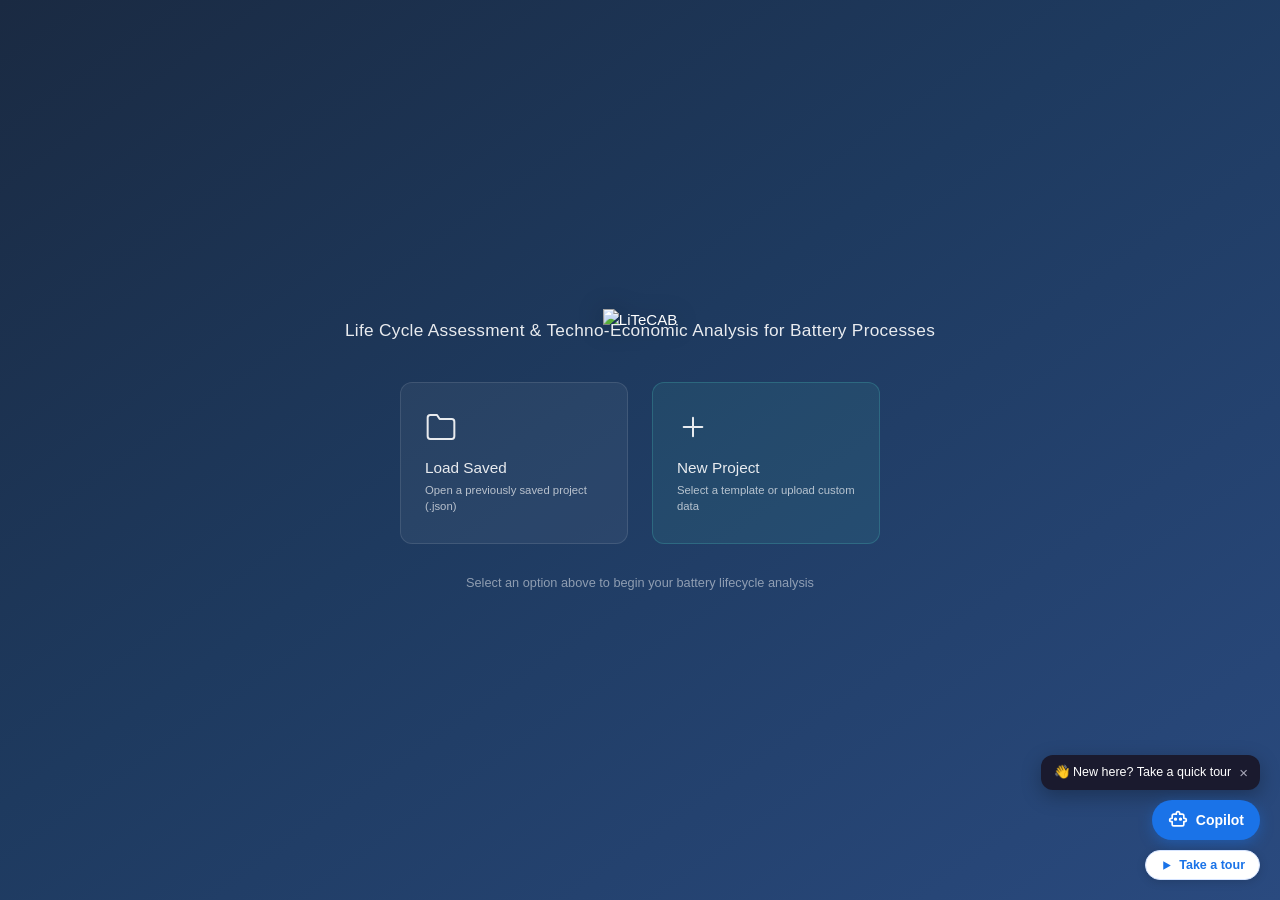
==== app/index.html @ 721ac0d6 "chore(web): deploy LiTeCAB demo @ Desktop-Lite f3c2be4" ====
<!doctype html><html lang="en"><head><meta charset="utf-8"/><link rel="icon" href="/app/favicon.ico"/><meta name="viewport" content="width=device-width,initial-scale=1"/><meta name="theme-color" content="#000000"/><meta name="description" content="LiTeCAB — LCA &amp; TEA for Process Engineering"/><title>LiTeCAB</title><script defer="defer" src="/app/static/js/main.59aa41f9.js"></script><link href="/app/static/css/main.e38bbcb0.css" rel="stylesheet"></head><body><noscript>You need to enable JavaScript to run this app.</noscript><div id="root"></div></body></html>
---- app/static/css/main.e38bbcb0.css ----
:root{--color-primary:#1a73e8;--color-primary-hover:#1557b0;--color-primary-light:#e8f0fe;--color-primary-text:#fff;--color-success:#1e8e3e;--color-success-bg:#e6f4ea;--color-warning:#e37400;--color-warning-bg:#fef7e0;--color-error:#d93025;--color-error-bg:#fce8e6;--color-surface:#fff;--color-surface-alt:#f8f9fa;--color-surface-raised:#fff;--color-background:#f1f3f4;--color-text-primary:#1a1a2e;--color-text-secondary:#5f6368;--color-text-tertiary:#9aa0a6;--color-text-on-primary:#fff;--color-border:#dadce0;--color-border-light:#e8eaed;--color-border-focus:var(--color-primary);--shadow-sm:0 1px 2px #0000000f,0 1px 3px #0000001a;--shadow-md:0 2px 6px #00000014,0 4px 12px #0000000f;--shadow-lg:0 8px 24px #0000001f;--space-xs:4px;--space-sm:8px;--space-md:12px;--space-lg:16px;--space-xl:24px;--radius-sm:4px;--radius-md:6px;--radius-lg:8px;--radius-xl:12px;--font-family:"Segoe UI",-apple-system,BlinkMacSystemFont,Roboto,sans-serif;--font-size-xs:13px;--font-size-sm:14px;--font-size-md:14.5px;--font-size-base:15px;--font-size-lg:17px;--font-size-xl:21px;--transition-fast:0.12s ease;--transition-normal:0.2s ease;--toolbar-height:44px;--statusbar-height:28px;--panel-header-height:38px}*{box-sizing:border-box;margin:0;padding:0}body{-webkit-font-smoothing:antialiased;-moz-osx-font-smoothing:grayscale;background-color:#f1f3f4;background-color:var(--color-background);color:#1a1a2e;color:var(--color-text-primary);font-family:Segoe UI,-apple-system,BlinkMacSystemFont,Roboto,sans-serif;font-family:var(--font-family);font-size:15px;font-size:var(--font-size-base);line-height:1.4;overflow:hidden}#root,.app{display:flex;flex-direction:column;height:100vh}.app--dock-open{padding-right:360px}.app-toolbar{background:#fff;background:var(--color-surface);border-bottom:1px solid #dadce0;border-bottom:1px solid var(--color-border);gap:8px;gap:var(--space-sm);min-height:44px;min-height:var(--toolbar-height);padding:6px 12px;padding:6px var(--space-md)}.app-toolbar,.toolbar-group{align-items:center;display:flex}.toolbar-group{gap:4px;gap:var(--space-xs)}.toolbar-group+.toolbar-group{border-left:1px solid #e8eaed;border-left:1px solid var(--color-border-light);margin-left:8px;margin-left:var(--space-sm);padding-left:12px;padding-left:var(--space-md)}.toolbar-button{align-items:center;background:#fff;background:var(--color-surface);border:1px solid #dadce0;border:1px solid var(--color-border);border-radius:6px;border-radius:var(--radius-md);color:#1a1a2e;color:var(--color-text-primary);cursor:pointer;display:inline-flex;font-family:inherit;font-size:14px;font-size:var(--font-size-sm);font-weight:500;gap:6px;padding:6px 14px;transition:all .12s ease;transition:all var(--transition-fast);white-space:nowrap}.toolbar-button:hover{background:#f8f9fa;background:var(--color-surface-alt);border-color:#9aa0a6;border-color:var(--color-text-tertiary)}.toolbar-button:active{background:#e8eaed;background:var(--color-border-light);transform:scale(.97)}.toolbar-button:disabled{cursor:not-allowed;opacity:.5}.toolbar-button.primary{background:#1a73e8;background:var(--color-primary);border-color:#1a73e8;border-color:var(--color-primary);color:#fff;color:var(--color-text-on-primary);font-weight:600}.toolbar-button.primary:hover{background:#1557b0;background:var(--color-primary-hover)}.toolbar-button.primary:disabled{background:#9aa0a6;background:var(--color-text-tertiary);border-color:#9aa0a6;border-color:var(--color-text-tertiary)}.toolbar-icon{font-size:15px;line-height:1}.app-content{flex:1 1}.app-content,.left-panel{display:flex;overflow:hidden}.left-panel{background:#fff;background:var(--color-surface);border-right:1px solid #dadce0;border-right:1px solid var(--color-border);flex:0 0 65%;flex-direction:column;max-width:65%}.left-panel-toggle{align-items:center;background:#f8f9fa;background:var(--color-surface-alt);border-bottom:1px solid #dadce0;border-bottom:1px solid var(--color-border);display:flex;flex-shrink:0;gap:0;padding:4px 8px}.toggle-btn{background:none;border:1px solid #dadce0;border:1px solid var(--color-border);color:#5f6368;color:var(--color-text-secondary);cursor:pointer;font-family:inherit;font-size:12px;font-weight:500;padding:4px 14px;transition:all .12s ease}.toggle-btn:first-child{border-radius:4px 0 0 4px;border-right:none}.toggle-btn:last-child{border-radius:0 4px 4px 0}.toggle-btn.active{background:#1a73e8;background:var(--color-primary);border-color:#1a73e8;border-color:var(--color-primary);color:#fff}.toggle-btn:not(.active):hover{background:#e8eaed;background:var(--color-border-light)}.left-panel-diagram{background:#fafafa;flex:1 1;min-height:0;overflow:hidden}.left-panel-diagram .process-tree{height:100%;overflow-y:auto;padding:8px 0;width:100%}.left-panel-specs{background:#fff;background:var(--color-surface);border-top:1px solid #dadce0;border-top:1px solid var(--color-border);flex:0 0 auto;max-height:35%;overflow-y:auto;padding:0}.specs-header{align-items:center;background:#f8f9fa;background:var(--color-surface-alt);border-bottom:1px solid #dadce0;border-bottom:1px solid var(--color-border);display:flex;gap:8px;padding:8px 14px}.specs-process-name{color:#1a1a2e;color:var(--color-text-primary);font-size:14px;font-weight:600}.specs-body{padding:8px 14px}.left-panel-specs::-webkit-scrollbar{width:5px}.left-panel-specs::-webkit-scrollbar-track{background:#0000}.left-panel-specs::-webkit-scrollbar-thumb{background:#0000001f;border-radius:3px}.left-panel-specs::-webkit-scrollbar-thumb:hover{background:#00000040}.right-panel{background:#fff;background:var(--color-surface);display:flex;flex:0 0 35%;flex-direction:column;max-width:35%;overflow:hidden}.right-panel-tabs{align-items:center;background:#f8f9fa;background:var(--color-surface-alt);border-bottom:1px solid #dadce0;border-bottom:1px solid var(--color-border);display:flex;flex-shrink:0;height:40px;padding:0 8px;padding:0 var(--space-sm)}.right-panel-tab{align-items:center;background:none;border:none;border-bottom:2px solid #0000;color:#5f6368;color:var(--color-text-secondary);cursor:pointer;display:flex;font-family:inherit;font-size:14px;font-size:var(--font-size-sm);font-weight:500;height:100%;padding:8px 20px;transition:all .12s ease;transition:all var(--transition-fast)}.right-panel-tab:hover{background:#00000008;color:#1a1a2e;color:var(--color-text-primary)}.right-panel-tab.active{border-bottom-color:#1a73e8;border-bottom-color:var(--color-primary);color:#1a73e8;color:var(--color-primary);font-weight:600}.right-panel-tab-spacer{flex:1 1}.right-panel-action-btn{background:#1a73e8;background:var(--color-primary);border:none;border-radius:4px;border-radius:var(--radius-sm);color:#fff;color:var(--color-text-on-primary);cursor:pointer;font-family:inherit;font-size:14px;font-size:var(--font-size-sm);font-weight:600;margin-left:4px;margin-left:var(--space-xs);padding:5px 14px;transition:all .12s ease;transition:all var(--transition-fast)}.right-panel-action-btn:hover{background:#1557b0;background:var(--color-primary-hover)}.right-panel-action-btn:disabled{cursor:not-allowed;opacity:.5}.right-panel-action-btn.secondary{background:#fff;background:var(--color-surface);border:1px solid #dadce0;border:1px solid var(--color-border);color:#1a1a2e;color:var(--color-text-primary)}.right-panel-action-btn.secondary:hover{background:#f8f9fa;background:var(--color-surface-alt)}.right-panel-content{display:flex;flex:1 1;flex-direction:column;overflow:hidden}.right-panel-content .results-panel{flex:1 1;max-width:none;min-width:0;width:100%}.panel-header{align-items:center;background:#f8f9fa;background:var(--color-surface-alt);border-bottom:1px solid #e8eaed;border-bottom:1px solid var(--color-border-light);box-sizing:border-box;color:#1a1a2e;color:var(--color-text-primary);display:flex;font-size:14.5px;font-size:var(--font-size-md);font-weight:600;height:38px;height:var(--panel-header-height);justify-content:space-between;padding:8px 12px;padding:var(--space-sm) var(--space-md);-webkit-user-select:none;user-select:none}.panel-content{flex:1 1;overflow:auto;padding:12px;padding:var(--space-md)}.explorer-section-header{align-items:center;background:#f8f9fa;background:var(--color-surface-alt);border-bottom:1px solid #e8eaed;border-bottom:1px solid var(--color-border-light);color:#5f6368;color:var(--color-text-secondary);cursor:pointer;display:flex;font-size:14px;font-size:var(--font-size-sm);font-weight:600;letter-spacing:.3px;padding:8px 12px;-webkit-user-select:none;user-select:none}.explorer-section-header:hover{background:#e8eaed;background:var(--color-border-light)}.explorer-section-header .expand-icon{color:#9aa0a6;color:var(--color-text-tertiary);font-size:9px;margin-right:6px}.explorer-section-title{flex:1 1}.explorer-count{color:#9aa0a6;color:var(--color-text-tertiary);font-weight:400;margin-left:4px}.explorer-section-body{padding:2px 0}.explorer-empty{color:#9aa0a6;color:var(--color-text-tertiary);font-style:italic;padding:12px 16px}.explorer-empty,.explorer-group-header{font-size:14px;font-size:var(--font-size-sm)}.explorer-group-header{align-items:center;border-left:3px solid #0000;color:#1a1a2e;color:var(--color-text-primary);cursor:pointer;display:flex;font-weight:500;padding:5px 12px 5px 16px;-webkit-user-select:none;user-select:none}.explorer-group-header:hover{background:#f8f9fa;background:var(--color-surface-alt)}.explorer-group-header .expand-icon{color:#9aa0a6;color:var(--color-text-tertiary);font-size:8px;margin-right:6px}.explorer-group-name{flex:1 1}.explorer-group-count{color:#9aa0a6;color:var(--color-text-tertiary);font-size:13px;font-size:var(--font-size-xs);font-weight:400}.explorer-group-items{padding:0}.explorer-item{align-items:center;border-left:3px solid #0000;color:#5f6368;color:var(--color-text-secondary);cursor:pointer;display:flex;font-size:14px;font-size:var(--font-size-sm);gap:6px;padding:4px 12px 4px 32px;transition:background .12s ease;transition:background var(--transition-fast)}.explorer-item:hover{background:#f8f9fa;background:var(--color-surface-alt)}.explorer-item.selected{background:#e8f0fe;background:var(--color-primary-light);border-left-color:#1a73e8;border-left-color:var(--color-primary);color:#1a1a2e;color:var(--color-text-primary)}.explorer-item-id{color:#9aa0a6;color:var(--color-text-tertiary);font-size:13px;font-size:var(--font-size-xs);font-weight:500;min-width:36px}.explorer-item-name{flex:1 1;overflow:hidden;text-overflow:ellipsis;white-space:nowrap}.process-tree{width:100%}.tree-item{align-items:center;border-radius:4px;border-radius:var(--radius-sm);cursor:pointer;display:flex;font-size:14px;font-size:var(--font-size-sm);margin-bottom:2px;padding:6px 8px}.tree-item:hover{background:#f8f9fa;background:var(--color-surface-alt)}.tree-item.selected{background:#fff;background:var(--color-surface-raised);border-left:3px solid #1a73e8;border-left:3px solid var(--color-primary)}.tree-item.category{background:#f8f9fa;background:var(--color-surface-alt);color:#5f6368;color:var(--color-text-secondary);font-weight:600;margin-top:8px;margin-top:var(--space-sm)}.tree-item.process{margin-left:12px;margin-left:var(--space-md);position:relative}.tree-item.process:before{background:#9aa0a6;background:var(--color-text-tertiary);border-radius:50%;content:"";height:4px;left:-8px;position:absolute;top:50%;width:4px}.process-diagram{flex:1 1;min-width:600px;position:relative}.diagram-canvas{background:#f8f9fa;background:var(--color-surface-alt);border:1px solid #e8eaed;border:1px solid var(--color-border-light);height:100%;overflow:hidden;position:relative;width:100%}.process-node{align-items:center;background:#fff;background:var(--color-surface);border:2px solid #1a73e8;border:2px solid var(--color-primary);border-radius:6px;border-radius:var(--radius-md);box-shadow:0 1px 2px #0000000f,0 1px 3px #0000001a;box-shadow:var(--shadow-sm);cursor:pointer;display:flex;flex-direction:column;font-size:13px;font-size:var(--font-size-xs);height:80px;justify-content:center;padding:8px;padding:var(--space-sm);position:absolute;text-align:center;transition:all .12s ease;transition:all var(--transition-fast);width:120px}.process-node:hover{box-shadow:0 2px 6px #00000014,0 4px 12px #0000000f;box-shadow:var(--shadow-md);transform:translateY(-1px)}.process-node.selected{background:#fce8e6;background:var(--color-error-bg);border-color:#d93025;border-color:var(--color-error)}.process-node.preparation{border-color:#1e8e3e;border-color:var(--color-success)}.process-node.disassembly{border-color:#e37400;border-color:var(--color-warning)}.process-node.chemical-processing{border-color:#1a73e8;border-color:var(--color-primary)}.process-node.thermal-processing{border-color:#d93025;border-color:var(--color-error)}.node-title{font-weight:600;line-height:1.1;margin-bottom:4px;margin-bottom:var(--space-xs)}.node-details{color:#9aa0a6;color:var(--color-text-tertiary);font-size:13px;font-size:var(--font-size-xs);line-height:1.1}.connection-line{background:#9aa0a6;background:var(--color-text-tertiary);height:2px;pointer-events:none;position:absolute;transform-origin:left center;z-index:1}.connection-arrow{border-bottom:3px solid #0000;border-left:6px solid #9aa0a6;border-left:6px solid var(--color-text-tertiary);border-top:3px solid #0000;height:0;position:absolute;width:0;z-index:2}.results-panel{min-width:280px;width:320px}.results-tabs{background:var(--color-surface-alt);border-bottom:1px solid #e8eaed;border-bottom:1px solid var(--color-border-light)}.tab-button{background:none;border:none;border-bottom:2px solid #0000;cursor:pointer;flex:1 1;font-size:14px;font-size:var(--font-size-sm);font-weight:500;padding:8px 12px;padding:var(--space-sm) var(--space-md);transition:all .12s ease;transition:all var(--transition-fast)}.tab-button.active{background:#fff;background:var(--color-surface);border-bottom-color:#1a73e8;border-bottom-color:var(--color-primary);color:#1a73e8;color:var(--color-primary)}.tab-content{padding:12px;padding:var(--space-md)}.result-section{margin-bottom:16px;margin-bottom:var(--space-lg)}.result-section h4{color:#1a1a2e;color:var(--color-text-primary);font-size:14.5px;font-size:var(--font-size-md);margin-bottom:var(--space-sm)}.result-item{align-items:center;border-bottom:1px solid #e8eaed;border-bottom:1px solid var(--color-border-light);font-size:14px;font-size:var(--font-size-sm);padding:8px 0;padding:var(--space-sm) 0}.result-label{color:#9aa0a6;color:var(--color-text-tertiary)}.result-value{color:#1a1a2e;color:var(--color-text-primary)}.result-value.positive{color:#1e8e3e;color:var(--color-success)}.result-value.negative{color:#d93025;color:var(--color-error)}.status-bar{align-items:center;background:#f8f9fa;background:var(--color-surface-alt);border-top:1px solid #dadce0;border-top:1px solid var(--color-border);color:#5f6368;color:var(--color-text-secondary);display:flex;font-size:13px;font-size:var(--font-size-xs);justify-content:space-between;min-height:28px;min-height:var(--statusbar-height);padding:3px 12px;padding:3px var(--space-md);-webkit-user-select:none;user-select:none}.status-left,.status-right{align-items:center;display:flex;gap:12px;gap:var(--space-md)}.resolution-status-indicator{border-radius:4px;border-radius:var(--radius-sm);cursor:pointer;font-weight:500;padding:2px 8px;padding:2px var(--space-sm);transition:all .12s ease;transition:all var(--transition-fast)}.resolution-status-indicator.resolved{background:#e6f4ea;background:var(--color-success-bg);border:1px solid #1e8e3e;border:1px solid var(--color-success);color:#1e8e3e;color:var(--color-success)}.resolution-status-indicator.resolved:hover{background:#1e8e3e;background:var(--color-success)}.resolution-status-indicator.unresolved{background:#fce8e6;background:var(--color-error-bg);border:1px solid #d93025;border:1px solid var(--color-error);color:#d93025;color:var(--color-error)}.resolution-status-indicator.unresolved:hover{background:#d93025;background:var(--color-error)}.btn{align-items:center;background:#1a73e8;background:var(--color-primary);border:none;border-radius:6px;border-radius:var(--radius-md);color:#fff;color:var(--color-text-on-primary);cursor:pointer;display:inline-flex;font-family:inherit;font-size:14.5px;font-size:var(--font-size-md);font-weight:500;gap:6px;padding:8px 16px;padding:var(--space-sm) var(--space-lg);transition:all .12s ease;transition:all var(--transition-fast)}.btn:hover{background:#1557b0;background:var(--color-primary-hover);box-shadow:0 1px 2px #0000000f,0 1px 3px #0000001a;box-shadow:var(--shadow-sm)}.btn:active{transform:scale(.97)}.btn:disabled{background:#9aa0a6;background:var(--color-text-tertiary);box-shadow:none;cursor:not-allowed}.btn.secondary{background:#f8f9fa;background:var(--color-surface-alt);border:1px solid #dadce0;border:1px solid var(--color-border);color:#1a1a2e;color:var(--color-text-primary)}.btn.secondary:hover{background:#e8eaed;background:var(--color-border-light)}.btn.success{background:#1e8e3e;background:var(--color-success)}.btn.success:hover{background:#137333}.form-group{margin-bottom:var(--space-lg)}.form-label{color:#1a1a2e;color:var(--color-text-primary);display:block;font-weight:500;margin-bottom:8px;margin-bottom:var(--space-sm)}.form-input,.form-label{font-size:14px;font-size:var(--font-size-sm)}.form-input{border:1px solid #dadce0;border:1px solid var(--color-border);border-radius:6px;border-radius:var(--radius-md);padding:8px 12px;padding:var(--space-sm) var(--space-md);width:100%}.form-input:focus{border-color:#1a73e8;border-color:var(--color-primary);box-shadow:0 0 0 2px #0078d433;outline:none}.text-center{text-align:center}.text-right{text-align:right}.mt-1{margin-top:4px;margin-top:var(--space-xs)}.mt-2{margin-top:8px;margin-top:var(--space-sm)}.mt-3{margin-top:12px;margin-top:var(--space-md)}.mb-1{margin-bottom:4px;margin-bottom:var(--space-xs)}.mb-2{margin-bottom:8px;margin-bottom:var(--space-sm)}.mb-3{margin-bottom:12px;margin-bottom:var(--space-md)}.loading{align-items:center;color:#9aa0a6;color:var(--color-text-tertiary);display:flex;font-size:14.5px;font-size:var(--font-size-md);justify-content:center;padding:16px;padding:var(--space-lg)}.spinner{animation:spin .8s linear infinite;border:2px solid #e8eaed;border-top:2px solid #1a73e8;border:2px solid var(--color-border-light);border-radius:50%;border-top-color:var(--color-primary);flex-shrink:0;height:16px;margin-right:8px;margin-right:var(--space-sm);width:16px}.spinner-lg{border-width:3px;height:28px;width:28px}.empty-state{align-items:center;color:#9aa0a6;color:var(--color-text-tertiary);display:flex;flex-direction:column;gap:12px;gap:var(--space-md);height:100%;justify-content:center;padding:24px 16px;padding:var(--space-xl) var(--space-lg);text-align:center}.empty-state-icon{font-size:36px;opacity:.5}.empty-state-title{color:#5f6368;color:var(--color-text-secondary);font-size:15px;font-size:var(--font-size-base);font-weight:600}.empty-state-text{font-size:14px;font-size:var(--font-size-sm);line-height:1.5;max-width:280px}.empty-state-action{margin-top:8px;margin-top:var(--space-sm)}@keyframes spin{0%{transform:rotate(0deg)}to{transform:rotate(1turn)}}.modal-portal{height:0;left:0;position:fixed;top:0;width:0;z-index:10000}.modal-overlay{align-items:center;animation:modalFadeIn .15s ease-out;background:#00000080;bottom:0;display:flex;justify-content:center;left:0;position:fixed;right:0;top:0;z-index:10001}@keyframes modalFadeIn{0%{opacity:0}to{opacity:1}}@keyframes modalSlideIn{0%{opacity:0;transform:translateY(-12px) scale(.97)}to{opacity:1;transform:translateY(0) scale(1)}}.modal-dialog{animation:modalSlideIn .2s ease-out;background:#fff;background:var(--color-surface,#fff);border-radius:10px;box-shadow:0 8px 32px #0003,0 2px 8px #0000001a;max-width:460px;overflow:hidden;width:90%}.modal-header{align-items:center;display:flex;gap:12px;padding:20px 24px 0}.modal-title{color:#1a1a2e;color:var(--color-text-primary,#1a1a2e);font-size:17px;font-weight:600;margin:0}.modal-icon{align-items:center;border-radius:50%;display:flex;flex-shrink:0;font-size:15px;font-weight:700;height:32px;justify-content:center;width:32px}.modal-icon-info{background:#e8f0fe;color:#1a73e8}.modal-icon-success{background:#e6f4ea;color:#1e8e3e}.modal-icon-warning{background:#fef7e0;color:#e37400}.modal-icon-error{background:#fce8e6;color:#d93025}.modal-body{padding:16px 24px}.modal-message{color:#5f6368;color:var(--color-text-secondary,#5f6368);font-size:14.5px;line-height:1.6;margin:0;white-space:pre-wrap;word-break:break-word}.modal-input{background:#fff;background:var(--color-surface,#fff);border:1.5px solid #dadce0;border:1.5px solid var(--color-border,#dadce0);border-radius:6px;box-sizing:border-box;color:#1a1a2e;color:var(--color-text-primary,#1a1a2e);font-family:inherit;font-size:14px;margin-top:12px;padding:10px 14px;transition:border-color .2s,box-shadow .2s;width:100%}.modal-input:focus{border-color:#1a73e8;border-color:var(--color-primary,#1a73e8);box-shadow:0 0 0 3px #1a73e826;outline:none}.modal-footer{display:flex;gap:8px;justify-content:flex-end;padding:12px 24px 20px}.modal-btn{border:1.5px solid #dadce0;border:1.5px solid var(--color-border,#dadce0);border-radius:6px;cursor:pointer;font-family:inherit;font-size:14px;font-weight:500;min-width:72px;padding:8px 20px;text-align:center;transition:background .15s,box-shadow .15s,transform .1s}.modal-btn:active{transform:scale(.97)}.modal-btn:disabled{cursor:not-allowed;opacity:.5}.modal-btn-primary{background:#1a73e8!important;border-color:#1a73e8!important;color:#fff!important}.modal-btn-primary:hover:not(:disabled){background:#1557b0!important;box-shadow:0 1px 3px #00000026}.modal-btn-secondary{background:#f1f3f4!important;border-color:#dadce0!important;color:#1a1a2e!important}.modal-btn-secondary:hover:not(:disabled){background:#dadce0!important}.ai-builder-overlay{align-items:center;animation:ai-fade-in .25s ease-out;-webkit-backdrop-filter:blur(6px);backdrop-filter:blur(6px);background:#0a0f19d9;display:flex;inset:0;justify-content:center;position:fixed;z-index:1000}@keyframes ai-fade-in{0%{opacity:0}to{opacity:1}}.ai-builder-modal{animation:ai-slide-up .3s ease-out;background:#162236;border:1px solid #ffffff14;border-radius:16px;box-shadow:0 24px 80px #00000080;display:flex;flex-direction:column;height:88vh;max-width:1200px;overflow:hidden;width:94vw}@keyframes ai-slide-up{0%{opacity:0;transform:translateY(24px)}to{opacity:1;transform:translateY(0)}}.ai-builder-header{align-items:center;border-bottom:1px solid #ffffff0f;display:flex;flex-shrink:0;justify-content:space-between;padding:16px 24px}.ai-builder-header h2{color:#fff;font-size:1.15em;font-weight:500;margin:0}.ai-builder-header-actions{align-items:center;display:flex;gap:8px}.ai-builder-close{background:none;border:none;border-radius:6px;color:#fff6;cursor:pointer;font-size:22px;line-height:1;padding:4px 10px;transition:color .15s}.ai-builder-close:hover{background:#ffffff0f;color:#fffc}.ai-builder-body{display:flex;flex:1 1;overflow:hidden}.ai-chat-pane{border-right:1px solid #ffffff0f;flex:1 1;min-width:0}.ai-chat-pane,.ai-preview-pane{display:flex;flex-direction:column}.ai-preview-pane{background:#111d2e;flex-shrink:0;width:420px}.ai-preview-header{align-items:center;border-bottom:1px solid #ffffff0f;display:flex;flex-shrink:0;justify-content:space-between;padding:12px 16px}.ai-preview-header span{color:#fff9;font-size:.85em;font-weight:500;letter-spacing:.5px;text-transform:uppercase}.ai-preview-body{flex:1 1;overflow:auto;padding:12px 16px}.ai-preview-body pre{color:#a8c7e8;font-family:Consolas,Monaco,Courier New,monospace;font-size:12px;line-height:1.5;margin:0;white-space:pre-wrap;word-break:break-word}.ai-preview-empty{align-items:center;color:#ffffff40;display:flex;font-size:.9em;height:100%;justify-content:center;padding:24px;text-align:center}.ai-chat-messages{display:flex;flex:1 1;flex-direction:column;gap:16px;overflow-y:auto;padding:20px}.ai-chat-welcome{color:#ffffff80;padding:40px 24px;text-align:center}.ai-chat-welcome h3{color:#fffc;font-size:1.1em;font-weight:500;margin:0 0 12px}.ai-chat-welcome p{font-size:.9em;line-height:1.5;margin:0 0 6px}.ai-msg{word-wrap:break-word;border-radius:12px;font-size:.9em;line-height:1.55;max-width:85%;padding:12px 16px}.ai-msg.user{align-self:flex-end;background:#4fd1c526;border:1px solid #4fd1c533;color:#d0f0ec}.ai-msg.assistant{align-self:flex-start;background:#ffffff0d;border:1px solid #ffffff14;color:#ffffffd9}.ai-msg.error{align-self:flex-start;background:#ff50501a;border:1px solid #ff505033;color:#f99}.ai-msg .file-tag{align-items:center;background:#ffffff14;border-radius:6px;color:#fff9;display:inline-flex;font-size:.85em;gap:4px;margin-bottom:6px;padding:2px 8px}.ai-msg-thinking{align-items:center;align-self:flex-start;color:#fff6;display:flex;font-size:.9em;gap:8px;padding:12px 20px}.ai-thinking-dots span{animation:ai-dot-pulse 1.4s infinite both;background:#4fd1c580;border-radius:50%;display:inline-block;height:6px;width:6px}.ai-thinking-dots span:nth-child(2){animation-delay:.2s}.ai-thinking-dots span:nth-child(3){animation-delay:.4s}@keyframes ai-dot-pulse{0%,80%,to{opacity:.3;transform:scale(.8)}40%{opacity:1;transform:scale(1.1)}}.ai-chat-input-area{border-top:1px solid #ffffff0f;display:flex;flex-direction:column;flex-shrink:0;gap:10px;padding:16px 20px}.ai-chat-input-row{align-items:flex-end;display:flex;gap:8px}.ai-chat-textarea{background:#ffffff0d;border:1px solid #ffffff1a;border-radius:10px;color:#fff;flex:1 1;font-family:inherit;font-size:.9em;line-height:1.4;max-height:120px;min-height:42px;outline:none;padding:10px 14px;resize:none;transition:border-color .2s}.ai-chat-textarea:focus{border-color:#4fd1c566}.ai-chat-textarea::placeholder{color:#ffffff4d}.ai-send-btn{background:#4fd1c5;border:none;border-radius:10px;color:#1a2332;cursor:pointer;font-size:.85em;font-weight:600;padding:10px 18px;transition:all .2s;white-space:nowrap}.ai-send-btn:hover:not(:disabled){background:#5ee0d4}.ai-send-btn:disabled{cursor:not-allowed;opacity:.4}.ai-upload-btn{align-items:center;background:#ffffff0f;border:1px solid #ffffff1a;border-radius:10px;color:#fff9;cursor:pointer;display:flex;font-size:.85em;gap:4px;padding:10px 14px;transition:all .2s}.ai-upload-btn:hover{background:#ffffff1a;color:#fffc}.ai-file-pending{align-items:center;background:#4fd1c514;border:1px solid #4fd1c526;border-radius:6px;color:#fff9;display:flex;font-size:.82em;gap:6px;padding:4px 10px}.ai-file-pending button{background:none;border:none;color:#ffffff4d;cursor:pointer;font-size:1.1em;line-height:1;padding:0 2px}.ai-file-pending button:hover{color:#ff5050cc}.ai-builder-footer{align-items:center;border-top:1px solid #ffffff0f;display:flex;flex-shrink:0;gap:12px;justify-content:flex-end;padding:14px 24px}.ai-load-btn{background:#4fd1c5;border:none;border-radius:10px;color:#1a2332;cursor:pointer;font-size:.9em;font-weight:600;padding:10px 24px;transition:all .2s}.ai-load-btn:hover:not(:disabled){background:#5ee0d4;transform:translateY(-1px)}.ai-load-btn:disabled{cursor:not-allowed;opacity:.35}.ai-download-btn{background:#ffffff0f;border:1px solid #ffffff1a;border-radius:10px;color:#ffffffb3;cursor:pointer;font-size:.9em;padding:10px 18px;transition:all .2s}.ai-download-btn:hover:not(:disabled){background:#ffffff1a;color:#fff}.ai-download-btn:disabled{cursor:not-allowed;opacity:.35}@media (max-width:900px){.ai-builder-body{flex-direction:column}.ai-preview-pane{border-top:1px solid #ffffff0f;height:240px;width:100%}.ai-chat-pane,.ai-preview-pane{border-right:none}}.react-flow{direction:ltr}.react-flow__container{height:100%;left:0;position:absolute;top:0;width:100%}.react-flow__pane{cursor:grab;z-index:1}.react-flow__pane.selection{cursor:pointer}.react-flow__pane.dragging{cursor:grabbing}.react-flow__viewport{pointer-events:none;transform-origin:0 0;z-index:2}.react-flow__renderer{z-index:4}.react-flow__selection{z-index:6}.react-flow__nodesselection-rect:focus,.react-flow__nodesselection-rect:focus-visible{outline:none}.react-flow .react-flow__edges{overflow:visible;pointer-events:none}.react-flow__connection-path,.react-flow__edge-path{stroke:#b1b1b7;stroke-width:1;fill:none}.react-flow__edge{cursor:pointer;pointer-events:visibleStroke}.react-flow__edge.animated path{stroke-dasharray:5;animation:dashdraw .5s linear infinite}.react-flow__edge.animated path.react-flow__edge-interaction{stroke-dasharray:none;animation:none}.react-flow__edge.inactive{pointer-events:none}.react-flow__edge.selected,.react-flow__edge:focus,.react-flow__edge:focus-visible{outline:none}.react-flow__edge.selected .react-flow__edge-path,.react-flow__edge:focus .react-flow__edge-path,.react-flow__edge:focus-visible .react-flow__edge-path{stroke:#555}.react-flow__edge-textwrapper{pointer-events:all}.react-flow__edge-textbg{fill:#fff}.react-flow__edge .react-flow__edge-text{pointer-events:none;-webkit-user-select:none;user-select:none}.react-flow__connection{pointer-events:none}.react-flow__connection .animated{stroke-dasharray:5;animation:dashdraw .5s linear infinite}.react-flow__connectionline{z-index:1001}.react-flow__nodes{pointer-events:none;transform-origin:0 0}.react-flow__node{box-sizing:border-box;cursor:grab;pointer-events:all;position:absolute;transform-origin:0 0;-webkit-user-select:none;user-select:none}.react-flow__node.dragging{cursor:grabbing}.react-flow__nodesselection{pointer-events:none;transform-origin:left top;z-index:3}.react-flow__nodesselection-rect{cursor:grab;pointer-events:all;position:absolute}.react-flow__handle{background:#1a192b;border:1px solid #fff;border-radius:100%;height:6px;min-height:5px;min-width:5px;pointer-events:none;position:absolute;width:6px}.react-flow__handle.connectionindicator{cursor:crosshair;pointer-events:all}.react-flow__handle-bottom{bottom:-4px;left:50%;top:auto;transform:translate(-50%)}.react-flow__handle-top{left:50%;top:-4px;transform:translate(-50%)}.react-flow__handle-left{left:-4px;top:50%;transform:translateY(-50%)}.react-flow__handle-right{right:-4px;top:50%;transform:translateY(-50%)}.react-flow__edgeupdater{cursor:move;pointer-events:all}.react-flow__panel{margin:15px;position:absolute;z-index:5}.react-flow__panel.top{top:0}.react-flow__panel.bottom{bottom:0}.react-flow__panel.left{left:0}.react-flow__panel.right{right:0}.react-flow__panel.center{left:50%;transform:translateX(-50%)}.react-flow__attribution{background:#ffffff80;font-size:10px;margin:0;padding:2px 3px}.react-flow__attribution a{color:#999;text-decoration:none}@keyframes dashdraw{0%{stroke-dashoffset:10}}.react-flow__edgelabel-renderer{height:100%;pointer-events:none;position:absolute;-webkit-user-select:none;user-select:none;width:100%}.react-flow__edge.updating .react-flow__edge-path{stroke:#777}.react-flow__edge-text{font-size:10px}.react-flow__node.selectable:focus,.react-flow__node.selectable:focus-visible{outline:none}.react-flow__node-default,.react-flow__node-group,.react-flow__node-input,.react-flow__node-output{background-color:#fff;border:1px solid #1a192b;border-radius:3px;color:#222;font-size:12px;padding:10px;text-align:center;width:150px}.react-flow__node-default.selectable:hover,.react-flow__node-group.selectable:hover,.react-flow__node-input.selectable:hover,.react-flow__node-output.selectable:hover{box-shadow:0 1px 4px 1px #00000014}.react-flow__node-default.selectable.selected,.react-flow__node-default.selectable:focus,.react-flow__node-default.selectable:focus-visible,.react-flow__node-group.selectable.selected,.react-flow__node-group.selectable:focus,.react-flow__node-group.selectable:focus-visible,.react-flow__node-input.selectable.selected,.react-flow__node-input.selectable:focus,.react-flow__node-input.selectable:focus-visible,.react-flow__node-output.selectable.selected,.react-flow__node-output.selectable:focus,.react-flow__node-output.selectable:focus-visible{box-shadow:0 0 0 .5px #1a192b}.react-flow__node-group{background-color:#f0f0f040}.react-flow__nodesselection-rect,.react-flow__selection{background:#0059dc14;border:1px dotted #0059dccc}.react-flow__nodesselection-rect:focus,.react-flow__nodesselection-rect:focus-visible,.react-flow__selection:focus,.react-flow__selection:focus-visible{outline:none}.react-flow__controls{box-shadow:0 0 2px 1px #00000014}.react-flow__controls-button{align-items:center;background:#fefefe;border:none;border-bottom:1px solid #eee;box-sizing:initial;cursor:pointer;display:flex;height:16px;justify-content:center;padding:5px;-webkit-user-select:none;user-select:none;width:16px}.react-flow__controls-button:hover{background:#f4f4f4}.react-flow__controls-button svg{max-height:12px;max-width:12px;width:100%}.react-flow__controls-button:disabled{pointer-events:none}.react-flow__controls-button:disabled svg{fill-opacity:.4}.react-flow__minimap{background-color:#fff}.react-flow__minimap svg{display:block}.react-flow__resize-control{position:absolute}.react-flow__resize-control.left,.react-flow__resize-control.right{cursor:ew-resize}.react-flow__resize-control.bottom,.react-flow__resize-control.top{cursor:ns-resize}.react-flow__resize-control.bottom.right,.react-flow__resize-control.top.left{cursor:nwse-resize}.react-flow__resize-control.bottom.left,.react-flow__resize-control.top.right{cursor:nesw-resize}.react-flow__resize-control.handle{background-color:#3367d9;border:1px solid #fff;border-radius:1px;height:4px;transform:translate(-50%,-50%);width:4px}.react-flow__resize-control.handle.left{left:0;top:50%}.react-flow__resize-control.handle.right{left:100%;top:50%}.react-flow__resize-control.handle.top{left:50%;top:0}.react-flow__resize-control.handle.bottom{left:50%;top:100%}.react-flow__resize-control.handle.bottom.left,.react-flow__resize-control.handle.top.left{left:0}.react-flow__resize-control.handle.bottom.right,.react-flow__resize-control.handle.top.right{left:100%}.react-flow__resize-control.line{border:0 solid #3367d9}.react-flow__resize-control.line.left,.react-flow__resize-control.line.right{height:100%;top:0;transform:translate(-50%);width:1px}.react-flow__resize-control.line.left{border-left-width:1px;left:0}.react-flow__resize-control.line.right{border-right-width:1px;left:100%}.react-flow__resize-control.line.bottom,.react-flow__resize-control.line.top{height:1px;left:0;transform:translateY(-50%);width:100%}.react-flow__resize-control.line.top{border-top-width:1px;top:0}.react-flow__resize-control.line.bottom{border-bottom-width:1px;top:100%}.lci-inputs-container{background:#f9f9f9;border-radius:4px;margin-top:16px;padding:16px;width:100%}.lci-inputs-header{align-items:center;display:flex;justify-content:space-between;margin-bottom:16px}.lci-inputs-header h3{color:#333;font-size:16px;font-weight:600;margin:0}.btn-add-input{background:#007bff;border:none;border-radius:4px;color:#fff;cursor:pointer;font-size:14px;padding:6px 12px;transition:background .2s}.btn-add-input:hover:not(:disabled){background:#0056b3}.btn-add-input:disabled{background:#ccc;cursor:not-allowed}.resolution-progress{background:#fff3cd;border:1px solid #ffc107;border-radius:4px;color:#856404;font-weight:500;margin-bottom:12px;padding:12px;text-align:center}.lci-inputs-table{background:#fff;border:1px solid #ddd;border-collapse:collapse;font-size:14px;width:100%}.lci-inputs-table thead{background:#f5f5f5;font-weight:600}.lci-inputs-table td,.lci-inputs-table th{border-bottom:1px solid #ddd;padding:10px;text-align:left}.lci-inputs-table th{color:#555;font-weight:600}.no-inputs{color:#999;font-style:italic;padding:40px!important;text-align:center}.cell-type{color:#666;font-weight:500;width:80px}.cell-name{font-weight:500;width:150px}.cell-quantity{width:100px}.quantity-value{border-radius:3px;cursor:pointer;padding:4px 8px;transition:background .2s}.quantity-value:hover{background:#f0f0f0}.quantity-input{border:1px solid #007bff;border-radius:3px;font-size:14px;padding:4px 8px;width:80px}.cell-unit{color:#666;width:100px}.cell-activity{max-width:300px}.activity-info{font-size:13px}.activity-name{color:#333;font-weight:500;overflow:hidden;text-overflow:ellipsis;white-space:nowrap}.activity-details{color:#666;font-size:12px;margin-top:2px}.activity-not-linked,.activity-skipped{color:#999;font-style:italic}.cell-status{font-weight:500;width:100px}.status-icon{font-size:16px;margin-right:6px}.status-linked,.status-linked .status-icon{color:#28a745}.status-warning,.status-warning .status-icon{color:#ffc107}.status-info,.status-info .status-icon{color:#17a2b8}.status-error,.status-error .status-icon{color:#dc3545}.status-skipped,.status-skipped .status-icon{color:#6c757d}.status-unknown{color:#999}.cell-action{text-align:center;width:120px}.cell-action button{margin:0 2px}.btn-resolve{background:#17a2b8;border:none;border-radius:3px;color:#fff;cursor:pointer;font-size:13px;padding:4px 12px;transition:background .2s}.btn-resolve:hover:not(:disabled){background:#138496}.btn-resolve:disabled{background:#ccc;cursor:not-allowed}.btn-delete{background:#dc3545;border:none;border-radius:3px;color:#fff;cursor:pointer;font-size:13px;font-weight:700;padding:4px 8px;transition:background .2s}.btn-delete:hover:not(:disabled){background:#c82333}.btn-delete:disabled{background:#ccc;cursor:not-allowed}.resolution-summary{align-items:center;background:#fff;border:1px solid #ddd;border-radius:4px;display:flex;font-size:14px;justify-content:space-between;margin-top:12px;padding:10px}.summary-success{color:#28a745;font-weight:500}.summary-warning{color:#ffc107;font-weight:500}.summary-info{color:#6c757d}.btn-resolve-all{background:#17a2b8;border:none;border-radius:4px;color:#fff;cursor:pointer;font-size:14px;font-weight:500;padding:6px 16px;transition:background .2s}.btn-resolve-all:hover:not(:disabled){background:#138496}.btn-resolve-all:disabled{background:#ccc;cursor:not-allowed}.input-row:hover{background:#f8f9fa}.workspace-layout{display:flex;flex:1 1;min-height:0;overflow:hidden}.workspace{background:var(--color-surface);display:flex;flex:1 1;flex-direction:column;min-width:0;overflow:hidden}.mode-rail{background:var(--color-surface-alt);border-right:1px solid var(--color-border);display:flex;flex:0 0 196px;flex-direction:column;gap:4px;overflow-y:auto;padding:12px 10px 10px}.rail-brand{align-items:baseline;display:flex;gap:7px;padding:0 6px 2px}.rail-brand-text{color:var(--color-text-primary);font-size:17px;font-weight:800;letter-spacing:.2px}.rail-brand-tag{background:#4fd1c529;border:1px solid #4fd1c566;border-radius:3px;color:#0f8a7e;font-size:9px;font-weight:700;letter-spacing:1px;padding:1px 5px;text-transform:uppercase}.rail-project-wrap{border-bottom:1px solid var(--color-border-light);margin-bottom:8px;padding-bottom:8px;position:relative}.rail-project-btn{align-items:center;background:none;border:1px solid #0000;border-radius:7px;cursor:pointer;display:flex;font-family:inherit;gap:6px;padding:5px 7px;text-align:left;transition:background .12s ease,border-color .12s ease;width:100%}.rail-project-btn.active,.rail-project-btn:hover{background:var(--color-border-light)}.rail-project-btn.active{border-color:var(--color-border)}.rail-project-name{color:var(--color-text-secondary);flex:1 1;font-size:12px;font-weight:600;min-width:0;overflow:hidden;text-overflow:ellipsis;white-space:nowrap}.rail-project-caret{color:var(--color-text-tertiary);flex-shrink:0;font-size:10px}.rail-project-menu{background:var(--color-surface);border:1px solid var(--color-border);border-radius:9px;box-shadow:var(--shadow-lg);left:0;max-height:70vh;overflow-y:auto;padding:5px;position:absolute;right:0;top:calc(100% - 2px);z-index:60}.rail-menu-item{align-items:center;background:none;border:none;border-radius:6px;color:var(--color-text-primary);cursor:pointer;display:flex;font-family:inherit;font-size:12.5px;font-weight:500;gap:8px;padding:7px 9px;text-align:left;width:100%}.rail-menu-item:not(:disabled):hover{background:var(--color-surface-alt)}.rail-menu-item:disabled{cursor:not-allowed;opacity:.4}.rail-menu-ico{flex-shrink:0;opacity:.7}.rail-menu-item.recent{gap:10px;justify-content:space-between;padding-left:32px}.rail-menu-recent-name{flex:1 1;min-width:0;overflow:hidden;text-overflow:ellipsis;white-space:nowrap}.rail-menu-recent-date{color:var(--color-text-tertiary);flex-shrink:0;font-size:11px}.rail-menu-sep{background:var(--color-border-light);height:1px;margin:4px 6px}.rail-menu-head{color:var(--color-text-tertiary);font-size:9.5px;font-weight:700;letter-spacing:.6px;padding:4px 9px 3px;text-transform:uppercase}.rail-menu-empty{color:var(--color-text-tertiary);font-size:12px;padding:6px 9px}.rail-modes{display:flex;flex-direction:column;gap:4px}.rail-spacer{flex:1 1 auto;min-height:12px}.mode-rail-btn{align-items:center;background:none;border:1px solid #0000;border-radius:8px;color:var(--color-text-secondary);cursor:pointer;display:flex;font-family:inherit;font-size:13px;font-weight:600;gap:9px;padding:9px 10px;text-align:left;transition:all .12s ease}.mode-rail-btn svg{flex-shrink:0;opacity:.85}.mode-rail-btn:not(.active):hover{background:var(--color-border-light);color:var(--color-text-primary)}.mode-rail-btn.active{background:var(--color-primary);border-color:var(--color-primary);color:#fff}.workspace-body{display:flex;flex:1 1;min-height:0;overflow:hidden}.workspace-scroll{flex:1 1;overflow:auto;padding:14px 16px}.inv-wrap{margin:0 auto;max-width:960px}.inv-header{margin-bottom:14px}.inv-title{color:var(--color-text-primary);font-size:16px;font-weight:700}.inv-meta{display:flex;flex-wrap:wrap;gap:6px;margin:8px 0 6px}.inv-chip{background:var(--color-surface-alt);border:1px solid var(--color-border);border-radius:12px;color:var(--color-text-secondary);font-size:11px;font-weight:600;padding:2px 9px}.inv-chip-eco{background:#4fd1c51f;border-color:#4fd1c559;color:#0f8a7e}.inv-chip-cost{background:#eaf2fd;border-color:#c5dcf7;color:#1565c0}.inv-subtle{color:var(--color-text-tertiary);font-size:11.5px;font-style:italic}.inv-section{margin-bottom:16px}.inv-section-label{color:var(--color-text-tertiary);font-size:10px;font-weight:700;letter-spacing:.7px;margin-bottom:5px;text-transform:uppercase}.inv-table{background:var(--color-surface);border:1px solid var(--color-border);border-radius:8px;overflow:hidden}.inv-row{grid-gap:12px;align-items:center;border-bottom:1px solid var(--color-border-light);color:var(--color-text-secondary);display:grid;font-size:12.5px;gap:12px;padding:8px 12px}.inv-row:last-child{border-bottom:none}.inv-table--inputs .inv-row{grid-template-columns:minmax(150px,1.5fr) minmax(170px,2fr) 110px 80px 100px}.inv-table--outputs .inv-row{grid-template-columns:minmax(150px,2fr) 150px 150px}.inv-table--params .inv-row{grid-template-columns:minmax(150px,1.4fr) 130px minmax(160px,2fr) 60px}.inv-row-head{background:var(--color-surface-alt);font-size:10px;font-weight:700;letter-spacing:.5px;text-transform:uppercase}.inv-row-head,.inv-row-head .inv-c-cost,.inv-row-head .inv-c-qty,.inv-row-head .inv-c-total{color:var(--color-text-tertiary)}.inv-c-name{display:flex;flex-direction:column;min-width:0}.inv-name-main{color:var(--color-text-primary);font-weight:600;overflow:hidden;text-overflow:ellipsis;white-space:nowrap}.inv-name-sub{color:var(--color-text-tertiary);font-size:10.5px}.inv-c-link{align-items:center;display:flex;gap:6px;min-width:0}.inv-eco-dot{background:#2e9e88;border-radius:50%;flex-shrink:0;height:7px;width:7px}.inv-eco-name{color:var(--color-text-secondary);min-width:0;overflow:hidden;text-overflow:ellipsis;white-space:nowrap}.inv-eco-loc{background:var(--color-surface-alt);border:1px solid var(--color-border);border-radius:3px;flex-shrink:0;font-size:10px;font-weight:600;padding:0 4px}.inv-eco-loc,.inv-unlinked{color:var(--color-text-tertiary)}.inv-unlinked{font-size:11.5px;font-style:italic}.inv-c-cost,.inv-c-qty,.inv-c-total{font-feature-settings:"tnum";font-variant-numeric:tabular-nums;text-align:right;white-space:nowrap}.inv-c-total{color:var(--color-text-primary);font-weight:600}.inv-unit{font-size:11px;margin-left:4px}.inv-c-params,.inv-unit{color:var(--color-text-tertiary)}.inv-c-params{font-size:11.5px;min-width:0;overflow:hidden;text-overflow:ellipsis;white-space:nowrap}.inv-row-total{background:var(--color-surface-alt);border-top:1px solid var(--color-border);font-weight:700}.inv-row-total .inv-c-name{color:var(--color-text-primary);font-weight:700}.inv-row-total .inv-c-total{color:#1565c0}.inv-empty{color:var(--color-text-tertiary);font-size:12px;padding:14px 12px;text-align:center}.inv-params{margin-bottom:16px}.inv-params>summary{color:var(--color-text-tertiary);cursor:pointer;font-size:11px;font-weight:700;letter-spacing:.6px;list-style:revert;padding:4px 0;text-transform:uppercase}.inv-params>summary:hover{color:var(--color-text-secondary)}.inv-params[open]>summary{margin-bottom:6px}.inv-template-bar{border-top:1px solid var(--color-border);margin-top:18px;padding-top:14px}.build-mode{min-height:0}.build-main,.build-mode{display:flex;flex:1 1;overflow:hidden;position:relative}.build-main{flex-direction:column;min-width:0}.build-view-controls{align-items:center;display:flex;gap:8px;position:absolute;right:12px;top:10px;transition:right .18s ease;z-index:6}.build-view-controls.inspector-open{right:372px}.build-view-toggle{background:var(--color-surface);border:1px solid var(--color-border);border-radius:7px;box-shadow:var(--shadow-sm);display:flex;overflow:hidden}.bvt-btn{background:none;border:none;color:var(--color-text-secondary);cursor:pointer;font-family:inherit;font-size:12px;font-weight:600;padding:5px 12px;transition:all .12s ease}.bvt-btn:not(.active):hover{background:var(--color-surface-alt);color:var(--color-text-primary)}.build-add-btn,.bvt-btn.active{background:var(--color-primary);color:#fff}.build-add-btn{border:none;border-radius:7px;box-shadow:var(--shadow-sm);cursor:pointer;font-family:inherit;font-size:12px;font-weight:600;padding:6px 12px;transition:background .12s ease;white-space:nowrap}.build-add-btn:hover{background:var(--color-primary-hover)}.node-inspector{background:var(--color-surface);border-left:1px solid var(--color-border);bottom:0;box-shadow:-10px 0 28px #0000001f;display:flex;flex-direction:column;max-width:88%;overflow:hidden;position:absolute;right:0;top:0;width:360px;z-index:5}.node-inspector-body{flex:1 1;overflow-y:auto}.inspector-fields{flex-direction:column}.inspector-field-row,.inspector-fields{display:flex;gap:8px}.inspector-field-row .inspector-field{flex:1 1;min-width:0}.inspector-field{display:flex;flex-direction:column;gap:3px}.inspector-field label{color:var(--color-text-tertiary);font-size:10.5px;font-weight:600;letter-spacing:.4px;text-transform:uppercase}.inspector-field input{background:var(--color-surface);border:1px solid var(--color-border);border-radius:5px;box-sizing:border-box;color:var(--color-text-primary);font-family:inherit;font-size:13px;padding:5px 8px;transition:border-color .12s ease,box-shadow .12s ease;width:100%}.inspector-field input:focus{border-color:var(--color-primary);box-shadow:0 0 0 2px #1a73e826;outline:none}.workspace-body>.compare-panel,.workspace-body>.results-panel{flex:1 1;min-width:0;overflow:auto}.startup-screen{align-items:center;background:linear-gradient(145deg,#1a2a42,#1e3a5f 45%,#2a4a7f);color:#fff;display:flex;height:100vh;justify-content:center;overflow:hidden;position:relative}.startup-container{max-width:1000px;position:relative;text-align:center;width:90%;z-index:1}.startup-header{margin-bottom:40px}.startup-logo{animation:logo-fade-in .8s ease-out;filter:drop-shadow(0 2px 12px rgba(0,0,0,.3));height:auto;margin-bottom:0;max-width:85%;width:420px}@keyframes logo-fade-in{0%{opacity:0;transform:translateY(-16px) scale(.95)}to{opacity:1;transform:translateY(0) scale(1)}}.startup-subtitle{animation:fade-up .8s ease-out .2s both;font-size:1.15em;font-weight:400;letter-spacing:.3px;margin:-12px 0 0;opacity:.9}@keyframes fade-up{0%{opacity:0;transform:translateY(10px)}to{opacity:.9;transform:translateY(0)}}.startup-options{animation:fade-up .8s ease-out .4s both;margin-bottom:30px;padding:0}.option-section h2{font-size:2em;font-weight:300;margin-bottom:30px}.option-buttons{display:flex;gap:24px;justify-content:center;margin-bottom:0}.option-button{-webkit-backdrop-filter:blur(8px);backdrop-filter:blur(8px);background:#ffffff0f;border:1px solid #ffffff1f;border-radius:12px;color:#fff;cursor:pointer;flex:1 1;max-width:280px;padding:28px 24px;text-align:left;transition:all .25s ease}.option-button:hover{background:#ffffff1f;border-color:#4fd1c566;box-shadow:0 8px 32px #0000004d;transform:translateY(-3px)}.option-button.primary{background:#4fd1c51a;border-color:#4fd1c540}.option-button.primary:hover{background:#4fd1c52e;border-color:#4fd1c580}.option-button .option-icon-svg{margin-bottom:16px;opacity:1}.option-button .option-icon-svg svg{display:block}.option-button h3{font-size:1.15em;font-weight:500;margin-bottom:6px}.option-button p{font-size:.85em;line-height:1.4;margin:0;opacity:.75}.startup-footer{animation:fade-up .8s ease-out .6s both}.startup-footer p{font-size:.85em;opacity:.55}.tutorial-overlay{align-items:center;animation:tutorial-fade-in .3s ease-out;-webkit-backdrop-filter:blur(4px);backdrop-filter:blur(4px);background:#0a0f19bf;display:flex;inset:0;justify-content:center;position:fixed;z-index:1000}@keyframes tutorial-fade-in{0%{opacity:0}to{opacity:1}}.tutorial-card{animation:tutorial-slide-up .35s ease-out;background:#1e3a5f;border:1px solid #ffffff1a;border-radius:16px;box-shadow:0 20px 60px #0006;max-width:440px;padding:40px 36px 32px;position:relative;text-align:center;width:90%}@keyframes tutorial-slide-up{0%{opacity:0;transform:translateY(20px)}to{opacity:1;transform:translateY(0)}}.tutorial-dismiss{background:none;border:none;color:#fff6;cursor:pointer;font-size:22px;line-height:1;padding:4px 8px;position:absolute;right:16px;top:12px;transition:color .15s}.tutorial-dismiss:hover{color:#fffc}.tutorial-icon{font-size:40px;margin-bottom:16px}.tutorial-title{color:#fff;font-size:1.4em;font-weight:500;margin:0 0 12px}.tutorial-body{color:#ffffffa6;font-size:.95em;line-height:1.6;margin:0 0 28px}.tutorial-nav{align-items:center;display:flex;justify-content:space-between}.tutorial-dots{display:flex;gap:8px}.tutorial-dot{background:#fff3;border-radius:50%;cursor:pointer;height:8px;transition:background .2s;width:8px}.tutorial-dot.active{background:#4fd1c5}.tutorial-buttons{display:flex;gap:10px}.tutorial-btn{border:none;border-radius:8px;cursor:pointer;font-size:.9em;font-weight:500;padding:8px 20px;transition:all .2s}.tutorial-btn.primary{background:#4fd1c5;color:#1a2332}.tutorial-btn.primary:hover{background:#5ee0d4}.tutorial-btn.secondary{background:#ffffff1a;color:#ffffffb3}.tutorial-btn.secondary:hover{background:#ffffff2e}.existing-projects{margin-top:30px;text-align:left}.existing-projects h3{font-size:1.5em;font-weight:400;margin-bottom:20px}.project-list{display:flex;flex-direction:column;gap:15px;max-height:50vh;overflow-y:auto;padding-right:10px}.project-list::-webkit-scrollbar{width:8px}.project-list::-webkit-scrollbar-track{background:#ffffff1a;border-radius:10px}.project-list::-webkit-scrollbar-thumb{background:#ffffff4d;border-radius:10px}.project-list::-webkit-scrollbar-thumb:hover{background:#ffffff80}.project-item{align-items:center;background:#ffffff26;border-radius:10px;cursor:pointer;display:flex;justify-content:space-between;padding:20px;transition:all .3s ease}.project-item:hover{background:#fff3;transform:translateX(5px)}.project-info h4{font-size:1.2em;font-weight:400;margin-bottom:5px}.project-info p{margin-bottom:10px;opacity:.8}.chemistry-tag{background:#fff3;border-radius:4px;font-size:.8em;font-weight:600;padding:4px 8px}.project-icon{font-size:2em;opacity:.7}.process-tree-selection{background:#fff;background:var(--color-surface,#fff);border-radius:12px;box-shadow:0 2px 6px #00000014;box-shadow:var(--shadow-md,0 2px 6px #00000014);max-height:75vh;overflow-y:auto;padding:28px 32px;text-align:left}.process-tree-selection,.process-tree-selection h3{color:#1a1a2e;color:var(--color-text-primary,#1a1a2e)}.process-tree-selection h3{font-size:1.4em;font-weight:600;letter-spacing:-.3px;margin-bottom:20px}.process-categories{margin-bottom:24px}.category-header{background:var(--color-surface-alt,#f8f9fa);border-radius:8px;color:#1a1a2e;color:var(--color-text-primary,#1a1a2e);cursor:default;font-size:15px;margin-bottom:4px;padding:10px 14px}.category-header .category-icon{font-size:1.2em;margin-right:8px}.subcategories{border-left:1px solid #e8eaed;border-left:1px solid var(--color-border-light,#e8eaed);margin-left:16px;padding-left:12px}.subcategory{margin-bottom:12px}.subcategory-header{color:#5f6368;color:var(--color-text-secondary,#5f6368);font-size:14px;font-weight:600;margin-bottom:6px;padding:6px 0}.processes{margin-left:0}.process-option{background:#fff;background:var(--color-surface,#fff);border:1.5px solid #dadce0;border:1.5px solid var(--color-border,#dadce0);border-radius:8px;cursor:pointer;margin-bottom:8px;padding:14px 16px;transition:all .15s ease}.process-option:hover{background:#e8f0fe;background:var(--color-primary-light,#e8f0fe);border-color:#1a73e8;border-color:var(--color-primary,#1a73e8);box-shadow:0 1px 4px #1a73e81f}.process-option .process-name{color:#1a1a2e;color:var(--color-text-primary,#1a1a2e);font-size:15px;font-weight:600;margin-bottom:4px}.process-option .process-description{color:#5f6368;color:var(--color-text-secondary,#5f6368);font-size:13px;line-height:1.4}.no-processes{color:#9aa0a6;color:var(--color-text-tertiary,#9aa0a6);font-size:13px;margin-left:0;padding:8px 4px}.csv-upload-section{border-top:1px solid #dadce0;border-top:1px solid var(--color-border,#dadce0);margin-top:20px;padding-top:20px}.csv-upload-section h4{color:#1a1a2e;color:var(--color-text-primary,#1a1a2e);font-size:15px;font-weight:600;margin-bottom:12px}.upload-area{align-items:center;display:flex;gap:15px}.template-button,.upload-button{background:#007bff;border:none;border-radius:5px;color:#fff;cursor:pointer;font-size:14px;padding:10px 20px;transition:all .2s ease}.template-button:hover,.upload-button:hover{background:#0056b3}.template-button{background:#28a745;margin-left:10px}.template-button:hover{background:#1e7e34}.csv-help{background:#ffffff1a;border-radius:4px;color:#666;line-height:1.4;margin-top:10px;padding:8px 12px}.file-name{color:#666;font-style:italic}.action-buttons{display:flex;gap:15px;margin-top:25px}.action-buttons button{background:#6c757d;border:none;border-radius:5px;color:#fff;cursor:pointer;padding:10px 20px;transition:all .2s ease}.action-buttons button:hover{background:#5a6268}.startup-footer{font-size:1em;opacity:.7}.selectable{cursor:pointer}.hierarchical-structure{padding:8px 0}.main-category{margin-bottom:8px}.category-header{align-items:center;background:#f8f9fa;border-radius:4px;cursor:pointer;display:flex;font-weight:600;padding:8px 12px;transition:background-color .2s ease}.category-header:hover{background:#e9ecef}.category-header.clickable{-webkit-user-select:none;user-select:none}.expand-icon{color:#666;font-size:12px;margin-right:8px;width:12px}.chemistry-list{margin-left:16px;margin-top:4px}.chemistry-group{margin-bottom:8px}.chemistry-header{align-items:center;border-radius:3px;color:#495057;cursor:pointer;display:flex;font-size:14px;font-weight:500;padding:6px 8px;transition:background-color .2s ease}.chemistry-header:hover{background:#f1f3f4}.chemistry-header .expand-icon{margin-right:6px}.process-options{margin-left:16px;margin-top:4px}.braws-header{align-items:center;background:linear-gradient(135deg,#e3f2fd,#f1f8e9);border:1px solid #c8e6c9;border-radius:6px;display:flex;justify-content:space-between;margin-bottom:8px;padding:8px 12px}.braws-title{color:#2e7d32;font-weight:600}.process-count{background:#ffffffb3;border-radius:3px;color:#666;font-size:12px;padding:2px 6px}.braws-categories{margin-left:8px}.braws-category{margin-bottom:12px}.braws-category-header{align-items:center;background:#f8f9fa;border-left:3px solid #17a2b8;border-radius:4px;display:flex;font-size:13px;font-weight:500;margin-bottom:4px;padding:6px 8px}.braws-category-header .category-icon{margin-right:6px}.braws-category-header .category-count{color:#666;font-size:11px;margin-left:auto}.braws-processes{margin-left:12px}.process-item{background:#fff;border:1px solid #e9ecef;border-radius:4px;cursor:pointer;margin-bottom:4px;padding:8px 12px;transition:all .2s ease}.process-item:hover{background:#f8f9fa;border-color:#007bff;transform:translateX(2px)}.process-item.selected{background:#e7f3ff;border-color:#007bff;box-shadow:0 2px 4px #007bff1a}.no-processes{color:#999;font-size:12px;font-style:italic;padding:8px 12px}.category-section{margin-bottom:8px}.category-icon{font-size:14px}.category-name{flex:1 1;font-weight:600}.category-count{color:#999;font-size:11px}.process-info{flex:1 1}.process-name{align-items:center;display:flex;margin-bottom:2px}.process-id{background:#e9ecef;border-radius:2px;color:#495057;font-size:10px;font-weight:600;margin-right:6px;padding:2px 4px}.process-title{font-size:12px;font-weight:500}.process-details{color:#666;display:flex;font-size:10px;gap:8px}.selected-process-info{background:#f8f9fa;border:1px solid #e9ecef;border-radius:4px;margin-top:16px;padding:12px}.selected-process-info h4{color:#333;font-size:13px;margin-bottom:8px}.process-summary{font-size:12px}.summary-row{display:flex;justify-content:space-between;margin-bottom:4px;padding:2px 0}.summary-row:last-child{margin-bottom:0}.equipment-text{font-size:10px;line-height:1.2;max-width:120px;text-align:right}.summary-description{border-top:1px solid #dee2e6;color:#6c757d;font-style:italic;margin-top:8px;padding-top:8px}.process-diagram{display:flex;flex-direction:column;height:100%;min-height:0}.process-diagram .panel-content{background:#fafafa;flex:1 1;min-height:0;overflow:hidden;position:relative}.process-diagram svg{cursor:default;display:block;height:100%;min-height:400px;width:100%}.process-box{cursor:pointer}.process-box.selected .process-rect{stroke-width:4;stroke-dasharray:5,5}.connection-line{fill:none;stroke:#333;stroke-width:2}.process-details-panel{font-size:13px;overflow-y:auto;padding:8px 12px}.selected-process-details{height:100%}.details-header{align-items:center;border-bottom:1px solid #e9ecef;display:flex;justify-content:space-between;margin-bottom:8px;padding-bottom:6px}.details-header h4{color:#333;font-size:15px;font-weight:600;margin:0}.process-id-badge{background:#007bff;border-radius:4px;color:#fff;font-size:13px;font-weight:600;padding:3px 8px}.details-content{display:flex;flex-direction:column;gap:2px}.detail-row{align-items:center;display:flex;justify-content:space-between;line-height:1.4;padding:0}.detail-label{color:#6c757d;flex:0 0 auto;font-size:14px;font-weight:500;margin-right:8px}.detail-value{color:#333;flex:1 1;font-size:14px;font-weight:600;text-align:right}.detail-value.equipment-text{word-wrap:break-word;font-size:13px;line-height:1.3;max-width:200px}.detail-description{border-top:1px solid #f0f0f0;display:flex;flex-direction:column;gap:3px;margin-top:6px;padding-top:6px}.detail-description .detail-value{color:#666;font-size:9px;font-style:italic;line-height:1.3;text-align:left}.no-selection{align-items:center;color:#999;display:flex;font-style:italic;height:100%;justify-content:center}.no-selection p{font-size:10px;margin:0}.parameter-editor{box-shadow:0 8px 32px #0003;max-width:400px;overflow-y:auto;width:90%}.editor-header{background:#f8f9fa;border-radius:8px 8px 0 0;padding:16px 20px}.close-btn{color:#666;height:24px;padding:0;transition:all .2s ease;width:24px}.close-btn:hover{background:#e9ecef}.editor-content{padding:20px}.form-group{margin-bottom:16px}.form-group label{color:#333;display:block;font-size:14px;font-weight:500;margin-bottom:4px}.form-group input,.form-group textarea{border:1px solid #ddd;border-radius:4px;font-size:14px;padding:8px 12px;transition:border-color .2s ease;width:100%}.form-group input:focus,.form-group textarea:focus{border-color:#007bff;box-shadow:0 0 0 2px #007bff1a;outline:none}.editor-footer{background:#f8f9fa;border-radius:0 0 8px 8px;padding:16px 20px;text-align:right}.editor-footer .btn{background:#007bff;border:none;border-radius:4px;color:#fff;cursor:pointer;font-size:14px;padding:8px 16px;transition:background-color .2s ease}.editor-footer .btn:hover{background:#0056b3}.diagram-controls{align-items:center;display:flex;gap:8px}.btn-small{background:#f8f9fa;border:1px solid #dee2e6;border-radius:3px;cursor:pointer;font-size:11px;padding:4px 8px}.btn-small:hover{background:#e9ecef}.zoom-info{color:#6c757d;font-size:11px}.parameter-editor-overlay{align-items:center;background:#00000080;bottom:0;display:flex;justify-content:center;left:0;position:absolute;right:0;top:0;z-index:1000}.parameter-editor{background:#fff;border-radius:8px;box-shadow:0 4px 12px #0000004d;display:flex;flex-direction:column;max-height:80vh;width:400px}.editor-header{align-items:center;border-bottom:1px solid #e9ecef;display:flex;justify-content:space-between;padding:16px}.editor-header h3{color:#333;font-size:16px;margin:0}.close-btn{align-items:center;background:none;border:none;border-radius:4px;color:#999;cursor:pointer;display:flex;font-size:20px;height:32px;justify-content:center;width:32px}.close-btn:hover{background:#f8f9fa;color:#333}.editor-content{flex:1 1;overflow-y:auto;padding:16px}.editor-content .form-group{margin-bottom:16px}.editor-content label{color:#333;display:block;font-size:13px;font-weight:500;margin-bottom:4px}.editor-content input,.editor-content textarea{border:1px solid #ccc;border-radius:4px;font-size:13px;padding:8px;width:100%}.editor-content input:focus,.editor-content textarea:focus{border-color:#0078d4;box-shadow:0 0 0 2px #0078d433;outline:none}.editor-content textarea{min-height:60px;resize:vertical}.editor-footer{border-top:1px solid #e9ecef;display:flex;justify-content:flex-end;padding:16px}.no-results{color:#6c757d;padding:12px 16px;text-align:center}.no-results p{font-size:14px;margin-bottom:8px}.results-content{padding-bottom:16px}.results-inner{margin:0 auto;max-width:960px}.lca-grid{grid-gap:8px 20px;align-items:start;display:grid;gap:8px 20px;grid-template-columns:repeat(auto-fit,minmax(300px,1fr))}.lca-grid .result-section{margin-bottom:0}.lca-chart-cell{min-width:0}.lca-demo-note{align-items:center;color:#9aa0a6;display:flex;font-size:11.5px;gap:8px;margin:0 0 10px;padding:4px 2px}.lca-demo-note a{color:#1565c0;font-weight:600;text-decoration:none;white-space:nowrap}.lca-demo-note a:hover{text-decoration:underline}.circ-detail-grid{grid-gap:4px 18px;color:#555;display:grid;font-size:12px;gap:4px 18px;grid-template-columns:repeat(auto-fit,minmax(150px,1fr))}.circ-detail-grid b{color:#333;font-weight:600}.result-section{margin-bottom:12px}.result-section:last-child{margin-bottom:0}.result-section h4{border-bottom:1px solid #e9ecef;color:#333;font-size:13px;font-weight:600;margin-bottom:8px;padding-bottom:4px}.result-item{align-items:flex-start;border-bottom:1px solid #f8f9fa;display:flex;font-size:12px;justify-content:space-between;line-height:1.3;padding:6px 0}.result-item:last-child{border-bottom:none}.result-label{color:#6c757d;flex:1 1;margin-right:8px}.result-value{color:#333;font-weight:600;text-align:right;white-space:nowrap}.result-value.positive{color:#28a745}.result-value.negative{color:#dc3545}.result-value.neutral{color:#ffc107}.result-actions{border-top:1px solid #e9ecef;margin-top:16px;padding-top:16px}.project-summary{background:#f8f9fa;border:1px solid #e9ecef;border-radius:4px;margin-top:20px;padding:12px}.project-summary h4{color:#333;font-size:13px;margin-bottom:8px}.summary-grid{grid-gap:4px;display:grid;gap:4px}.summary-item{display:flex;font-size:11px;justify-content:space-between;padding:2px 0}.summary-item span:first-child{color:#6c757d}.summary-item span:last-child{color:#333;font-weight:500}.node-rect.preparation{stroke:#28a745}.node-rect.disassembly{stroke:#ffc107}.node-rect.chemical-processing{stroke:#17a2b8}.node-rect.thermal-processing{stroke:#dc3545}@media (max-width:1200px){.process-tree{min-width:200px;width:240px}.results-panel{min-width:340px;width:380px}}.panel-content::-webkit-scrollbar{width:6px}.panel-content::-webkit-scrollbar-track{background:#f1f1f1}.panel-content::-webkit-scrollbar-thumb{background:#c1c1c1;border-radius:3px}.panel-content::-webkit-scrollbar-thumb:hover{background:#a1a1a1}.configuration-section{background:#f8f9fa;border:1px solid #e9ecef;border-radius:6px;margin-bottom:8px;margin-left:0;margin-right:0;padding:12px}.configuration-section h4{color:#495057;font-size:14px;font-weight:600;margin:0 0 12px}.config-grid{display:flex;flex-direction:column;gap:8px}.config-item{align-items:center;display:flex;flex-direction:row;gap:6px}.config-item label{color:#6c757d;flex-shrink:0;font-size:12px;font-weight:500;letter-spacing:.2px;min-width:120px;text-transform:capitalize}.config-select{flex:1 1;font-size:12px;max-width:200px;padding:4px 6px}.config-input,.config-select{background:#fff;border:1px solid #ced4da;border-radius:3px;transition:border-color .15s ease-in-out}.config-input{flex:none;font-size:13px;font-weight:500;margin-left:auto;padding:4px 8px;text-align:right;width:70px}.config-input:focus,.config-select:focus{border-color:#80bdff;box-shadow:0 0 0 1px #007bff40;outline:none}.config-value{background:#fff;border:1px solid #e9ecef;border-radius:3px;color:#495057;flex:1 1;font-size:12px;font-weight:500;padding:4px 6px}.config-value-plain{color:#343a40;flex:1 1;font-size:13px;font-weight:500;padding:4px 8px 4px 0;text-align:right}.database-buttons{display:flex;flex:1 1;gap:3px}.database-buttons .btn-small{font-size:10px;min-width:auto;padding:3px 6px}.database-info{align-items:center;display:flex;flex:1 1;gap:8px}.database-info .config-value{flex:1 1}.database-info .download-btn{background:#f8f9fa;border:1px solid #dee2e6;border-radius:3px;color:#495057;cursor:pointer;font-size:10px;min-width:auto;padding:3px 6px}.database-info .download-btn:hover{background:#e9ecef;border-color:#adb5bd}.database-info .upload-btn{background:#f8f9fa;border:1px solid #dee2e6;border-radius:3px;color:#495057;cursor:pointer;font-size:10px;min-width:auto;padding:3px 6px}.database-info .upload-btn:hover{background:#e9ecef;border-color:#adb5bd}.config-select option:disabled{color:#999!important;font-style:italic}.material-section{background:#f8f9fa;border-left:3px solid #007bff;border-radius:4px;margin:8px 0;padding:6px}.material-header{margin-bottom:4px}.material-header .detail-label{color:#495057;font-weight:600}.material-item{align-items:center;border-bottom:1px solid #e9ecef;display:flex;justify-content:space-between;padding:2px 0}.material-item:last-child{border-bottom:none}.material-name{color:#6c757d;flex:1 1;font-size:12px}.material-quantity{background:#fff;border:1px solid #dee2e6;border-radius:3px;color:#333;font-size:12px;font-weight:600;padding:2px 6px}.products-section{background:#f8f9fa;border-left:3px solid #28a745;border-radius:4px;margin:8px 0;padding:6px}.process-diagram .panel-content>div:first-child{min-height:300px;overflow:auto;padding:10px}.process-diagram svg{min-height:300px;min-width:100%}.results-panel{display:flex;flex-direction:column;height:100%;max-width:none;min-height:0;min-width:0;width:100%}.results-panel .panel-content{flex:1 1;min-height:0;overflow-x:hidden;overflow-y:auto;padding:12px}.results-tabs{background:#f8f9fa;border-bottom:2px solid #e9ecef;display:flex;flex-shrink:0}.results-tabs .tab-button{background:#0000;border:none;border-bottom:3px solid #0000;color:#6c757d;cursor:pointer;flex:1 1;font-size:12px;font-weight:500;padding:10px 12px;transition:all .2s}.results-tabs .tab-button:hover{background:#e9ecef;color:#495057}.results-tabs .tab-button.active{background:#fff;border-bottom-color:#007bff;color:#007bff;font-weight:600}.results-run-bar{display:flex;flex-wrap:wrap;gap:8px;justify-content:center;padding:8px 12px 12px}.btn-run{background:#007bff;border:1px solid #007bff;border-radius:4px;color:#fff;cursor:pointer;font-size:12.5px;font-weight:500;padding:6px 16px;transition:background .2s}.btn-run:hover{background:#0056b3}.btn-run:disabled{cursor:not-allowed;opacity:.6}.results-export-bar{background:#f8f9fa;border-top:1px solid #e9ecef;bottom:0;display:flex;justify-content:center;padding:10px 12px;position:-webkit-sticky;position:sticky}.btn-export{background:#28a745;border:1px solid #28a745;border-radius:4px;color:#fff;cursor:pointer;font-size:12.5px;font-weight:500;padding:6px 16px;transition:background .2s}.btn-export:hover{background:#218838}.activity-subtab-bar{background:#f8f9fa;border-bottom:1px solid #dee2e6;display:flex;flex-shrink:0;max-height:32px;min-height:32px;overflow-x:auto;overflow-y:hidden}.activity-subtab{align-items:center;background:#e9ecef;border-right:1px solid #dee2e6;color:#495057;cursor:pointer;display:flex;font-size:11px;gap:6px;padding:4px 10px;transition:background-color .2s;-webkit-user-select:none;user-select:none;white-space:nowrap}.activity-subtab:hover{background:#d3d4d5}.activity-subtab.active{background:#fff;border-bottom:2px solid #28a745;color:#212529;font-weight:500}.activity-subtab .subtab-name{max-width:200px;overflow:hidden;text-overflow:ellipsis}.activity-subtab .subtab-close{background:none;border:none;border-radius:2px;color:#6c757d;cursor:pointer;font-size:16px;line-height:1;margin:-2px 0;padding:0 3px;transition:all .2s}.activity-subtab .subtab-close:hover{background:#0000001a;color:#dc3545}.activity-subtab-bar::-webkit-scrollbar{height:6px}.activity-subtab-bar::-webkit-scrollbar-track{background:#f1f1f1}.activity-subtab-bar::-webkit-scrollbar-thumb{background:#c1c1c1;border-radius:3px}.activity-subtab-bar::-webkit-scrollbar-thumb:hover{background:#a1a1a1}.no-activities-open{color:#6c757d;font-size:14px;height:100%;padding:20px;text-align:center}.naming-dialog-overlay,.no-activities-open{align-items:center;display:flex;justify-content:center}.naming-dialog-overlay{background-color:#00000080;bottom:0;left:0;position:fixed;right:0;top:0;z-index:2000}.naming-dialog{background:#fff;background:var(--color-surface,#fff);border-radius:10px;box-shadow:0 8px 32px #0003;font-size:15px;max-width:460px;padding:28px 32px;width:90%}.naming-dialog,.naming-dialog h3{color:#1a1a2e;color:var(--color-text-primary,#1a1a2e)}.naming-dialog h3{font-size:17px;font-weight:600;margin:0 0 16px}.naming-dialog p{display:none}.naming-dialog label{font-size:15px}.naming-dialog input[type=text]{border:1.5px solid #dadce0;border:1.5px solid var(--color-border,#dadce0);border-radius:6px;box-sizing:border-box;color:#1a1a2e;color:var(--color-text-primary,#1a1a2e);font-family:inherit;font-size:15px;padding:10px 14px;width:100%}.naming-dialog input[type=text]:focus{border-color:#1a73e8;border-color:var(--color-primary,#1a73e8);box-shadow:0 0 0 3px #1a73e826;outline:none}.naming-dialog select{font-family:inherit;font-size:15px}.naming-dialog-actions{display:flex;gap:10px;justify-content:flex-end;margin-top:8px}.naming-dialog-actions button{border:1.5px solid #dadce0;border:1.5px solid var(--color-border,#dadce0);border-radius:6px;cursor:pointer;font-family:inherit;font-size:15px;font-weight:500;padding:9px 22px;transition:background .15s,box-shadow .15s}.naming-dialog-actions button:first-child{background:#f1f3f4;background:var(--color-surface-alt,#f1f3f4);color:#1a1a2e;color:var(--color-text-primary,#1a1a2e)}.naming-dialog-actions button:first-child:hover{background:#dadce0;background:var(--color-border,#dadce0)}.naming-dialog-actions button.primary{background:#1a73e8;background:var(--color-primary,#1a73e8);border-color:#1a73e8;border-color:var(--color-primary,#1a73e8);color:#fff}.naming-dialog-actions button.primary:hover{background:#1557b0;background:var(--color-primary-hover,#1557b0)}.copilot-fab-wrap{align-items:flex-end;bottom:20px;display:flex;flex-direction:column;gap:10px;position:fixed;right:20px;z-index:9000}.copilot-fab{align-items:center;background:#1a73e8;border:none;border-radius:24px;box-shadow:0 4px 14px #1a73e866;color:#fff;cursor:pointer;display:flex;font-size:14px;font-weight:600;gap:8px;padding:10px 16px;transition:transform .12s ease,box-shadow .12s ease}.copilot-fab:hover{box-shadow:0 6px 18px #1a73e880;transform:translateY(-1px)}.copilot-fab--pulse{animation:copilot-fab-pulse 1.8s ease-in-out infinite}@keyframes copilot-fab-pulse{0%{box-shadow:0 4px 14px #1a73e866,0 0 0 0 #4fd1c58c}70%{box-shadow:0 4px 14px #1a73e866,0 0 0 14px #4fd1c500}to{box-shadow:0 4px 14px #1a73e866,0 0 0 0 #4fd1c500}}.copilot-fab-hint{align-items:center;animation:copilot-in .2s ease;background:#1a1a2e;border-radius:12px;box-shadow:0 6px 20px #00000047;color:#fff;display:flex;font-size:12.5px;font-weight:500;gap:6px;max-width:240px;padding:9px 10px 9px 13px}.copilot-fab-hint-x{background:#0000;border:none;color:#aab;cursor:pointer;flex-shrink:0;font-size:15px;line-height:1;padding:0 2px}.copilot-fab-hint-x:hover{color:#fff}.copilot-fab-tour{align-items:center;background:#fff;border:1px solid #d6e4ff;border-radius:20px;box-shadow:0 2px 10px #00000024;color:#1a73e8;cursor:pointer;display:inline-flex;font-family:inherit;font-size:12.5px;font-weight:600;gap:6px;padding:7px 14px;transition:background .12s ease,transform .12s ease}.copilot-fab-tour:hover{background:#f3f7ff;transform:translateY(-1px)}.copilot-header-tour{align-items:center;background:#ffffff1f;border:none;border-radius:13px;color:#cfe0ff;cursor:pointer;display:inline-flex;font-family:inherit;font-size:11.5px;font-weight:600;gap:5px;line-height:1;padding:4px 10px}.copilot-header-tour:hover{background:#ffffff38;color:#fff}.copilot-tour-btn{background:#1a73e8;border:none;border-radius:8px;color:#fff;cursor:pointer;display:block;font-size:13px;font-weight:600;margin-bottom:12px;padding:9px 10px;text-align:center;width:100%}.copilot-tour-btn:hover{background:#1666d4}.copilot-panel{animation:copilot-in .16s ease;background:#fff;border:1px solid #e3e6ea;border-radius:12px;bottom:16px;box-shadow:0 12px 40px #0000002e;display:flex;flex-direction:column;height:620px;max-height:calc(100vh - 32px);max-width:calc(100vw - 32px);overflow:hidden;position:fixed;right:16px;width:380px;z-index:9000}@keyframes copilot-in{0%{opacity:0;transform:translateY(8px)}to{opacity:1;transform:none}}.copilot-panel--docked{animation:none;border:none;border-left:1px solid #e3e6ea;border-radius:0;bottom:0;box-shadow:-4px 0 18px #0000000f;height:100vh;max-height:100vh;max-width:360px;right:0;top:0;width:360px}.copilot-header{background:#1a1a2e;color:#fff;justify-content:space-between;padding:12px 14px}.copilot-header,.copilot-title{align-items:center;display:flex}.copilot-title{font-size:14px;font-weight:600;gap:8px}.copilot-dot{background:#4fd1c5;border-radius:50%;box-shadow:0 0 8px #4fd1c5;height:8px;width:8px}.copilot-header-actions{display:flex;gap:4px}.copilot-icon-btn{background:#0000;border:none;border-radius:6px;color:#cfd3da;cursor:pointer;font-size:16px;height:26px;line-height:1;width:26px}.copilot-icon-btn:hover{background:#ffffff1f;color:#fff}.copilot-messages{display:flex;flex:1 1;flex-direction:column;gap:10px;overflow-y:auto;padding:14px}.copilot-welcome{color:#444}.copilot-welcome h3{color:#1a1a2e;font-size:15px;margin:0 0 6px}.copilot-welcome p{color:#666;font-size:13px;line-height:1.5;margin:0 0 12px}.copilot-suggestions{display:flex;flex-direction:column;gap:6px}.copilot-suggestion{background:#f3f7ff;border:1px solid #d6e4ff;border-radius:8px;color:#1a73e8;cursor:pointer;font-size:12.5px;padding:8px 10px;text-align:left}.copilot-suggestion:hover{background:#e8f1ff}.copilot-msg{word-wrap:break-word;border-radius:10px;font-size:13px;line-height:1.5;max-width:88%;padding:9px 12px;white-space:pre-wrap}.copilot-msg.user{align-self:flex-end;background:#1a73e8;border-bottom-right-radius:3px;color:#fff}.copilot-msg.assistant{align-self:flex-start;background:#f1f3f5;border-bottom-left-radius:3px;color:#1a1a2e}.copilot-msg.error{align-self:flex-start;background:#fdecea;border:1px solid #f6c5c0;color:#b3261e}.copilot-activity{display:flex;flex-direction:column;gap:5px;padding:4px 2px}.copilot-step{align-items:center;color:#888;display:flex;font-size:12px;gap:7px}.copilot-step.current{color:#1a1a2e;font-weight:500}.copilot-step.done{color:#9aa0a6}.copilot-check{color:#34a853;font-size:12px}.copilot-spinner{animation:copilot-spin .7s linear infinite;border:2px solid #d6e4ff;border-radius:50%;border-top-color:#1a73e8;display:inline-block;height:11px;width:11px}@keyframes copilot-spin{to{transform:rotate(1turn)}}.copilot-undo-bar{align-items:center;background:#fff8e1;border-top:1px solid #ffe7a0;color:#7a5d00;display:flex;font-size:12px;gap:8px;justify-content:space-between;padding:8px 12px}.copilot-undo-bar button{background:#fff;border:1px solid #e0a800;border-radius:6px;color:#8a6d00;cursor:pointer;font-size:12px;font-weight:600;padding:4px 10px}.copilot-undo-bar button:hover{background:#fff3cd}.copilot-nudge{align-items:center;background:#e8f0fe;border-top:1px solid #cfe0fb;color:#1a3a6b;display:flex;font-size:12.5px;gap:8px;padding:9px 12px}.copilot-nudge-dot{background:#1a73e8;border-radius:50%;box-shadow:0 0 0 3px #1a73e82e;flex-shrink:0;height:7px;width:7px}.copilot-nudge-msg{flex:1 1;line-height:1.35}.copilot-nudge-act{background:#1a73e8;border:none;border-radius:6px;color:#fff;cursor:pointer;flex-shrink:0;font-family:inherit;font-size:12px;font-weight:600;padding:4px 10px}.copilot-nudge-act:hover{background:#1557b0}.copilot-nudge-x{background:none;border:none;color:#5f7aa3;cursor:pointer;flex-shrink:0;font-size:16px;line-height:1;padding:0 2px}.copilot-nudge-x:hover{color:#1a3a6b}.copilot-quickbar{background:#fafbfc;border-top:1px solid #eceef0;display:flex;gap:6px;overflow-x:auto;padding:8px 12px;scrollbar-width:thin}.copilot-quickbar::-webkit-scrollbar{height:6px}.copilot-quickbar::-webkit-scrollbar-thumb{background:#d6dade;border-radius:3px}.copilot-quickchip{background:#f3f7ff;border:1px solid #d6e4ff;border-radius:14px;color:#1a73e8;cursor:pointer;flex:0 0 auto;font-family:inherit;font-size:12px;padding:6px 11px;white-space:nowrap}.copilot-quickchip:hover{background:#e8f1ff}.copilot-input-row{align-items:flex-end;background:#fafbfc;border-top:1px solid #eceef0;display:flex;gap:8px;padding:10px 12px}.copilot-textarea{border:1px solid #d6dade;border-radius:8px;flex:1 1;font-family:inherit;font-size:13px;line-height:1.4;max-height:120px;outline:none;padding:8px 10px;resize:none}.copilot-textarea:focus{border-color:#1a73e8;box-shadow:0 0 0 2px #1a73e826}.copilot-send{background:#1a73e8;border:none;border-radius:8px;color:#fff;cursor:pointer;flex-shrink:0;font-size:13px;font-weight:600;padding:8px 14px}.copilot-send:disabled{background:#c3c9d1;cursor:default}.coach-overlay{cursor:pointer;inset:0;position:fixed;z-index:9500}.coach-spot{border:2px solid #4fd1c5;border-radius:8px;box-shadow:0 0 0 9999px #0f14238c;pointer-events:none;position:fixed;transition:all .18s ease}.coach-bubble{animation:coach-pop .16s ease;background:#fff;border-radius:10px;box-shadow:0 10px 30px #00000047;cursor:default;padding:14px 16px;position:fixed;width:280px}@keyframes coach-pop{0%{opacity:0;transform:translateY(6px)}to{opacity:1;transform:none}}.coach-bubble-text{color:#1a1a2e;font-size:13.5px;line-height:1.5;margin-bottom:10px}.coach-bubble-dismiss{background:#1a73e8;border:none;border-radius:6px;color:#fff;cursor:pointer;font-size:12.5px;font-weight:600;padding:6px 14px}.coach-bubble-dismiss:hover{background:#1666d4}.wt-overlay{inset:0;z-index:9600}.wt-overlay,.wt-spot{pointer-events:none;position:fixed}.wt-spot{border:2px solid #4fd1c5;border-radius:8px;box-shadow:0 0 0 9999px #0f142399;transition:all .2s ease}.wt-card{animation:wt-pop .18s ease;background:#fff;border-radius:12px;box-shadow:0 14px 40px #00000052;max-width:calc(100vw - 24px);padding:16px 18px;pointer-events:auto;position:fixed;width:320px}@keyframes wt-pop{0%{opacity:0;transform:translateY(8px)}to{opacity:1;transform:none}}.wt-card[style*=translate]{animation:none}.wt-card-head{align-items:center;display:flex;gap:8px;margin-bottom:10px}.wt-dot{background:#4fd1c5;border-radius:50%;box-shadow:0 0 8px #4fd1c5;flex-shrink:0;height:8px;width:8px}.wt-brand{color:#1a1a2e;font-size:12.5px;font-weight:700;letter-spacing:.2px}.wt-progress{color:#98a0ab;font-size:11px;font-weight:600;margin-left:auto}.wt-title{color:#1a1a2e;font-size:15px;font-weight:700;line-height:1.3;margin-bottom:6px}.wt-body{color:#4a4f57;font-size:13px;line-height:1.55;margin-bottom:14px}.wt-actions{align-items:center;display:flex;gap:10px;justify-content:space-between}.wt-nav{display:flex;gap:8px}.wt-skip{background:none;border:none;color:#98a0ab;cursor:pointer;font-size:12.5px;font-weight:500;padding:6px 2px}.wt-skip:hover{color:#6b7280;text-decoration:underline}.wt-btn{border:1px solid #0000;border-radius:7px;cursor:pointer;font-size:12.5px;font-weight:600;padding:7px 16px}.wt-btn:disabled{cursor:default;opacity:.6}.wt-btn-primary{background:#1a73e8;color:#fff}.wt-btn-primary:hover:not(:disabled){background:#1666d4}.wt-btn-ghost{background:#fff;border-color:#d6dade;color:#5f6571}.wt-btn-ghost:hover:not(:disabled){background:#f3f5f7}
/*# sourceMappingURL=main.e38bbcb0.css.map*/
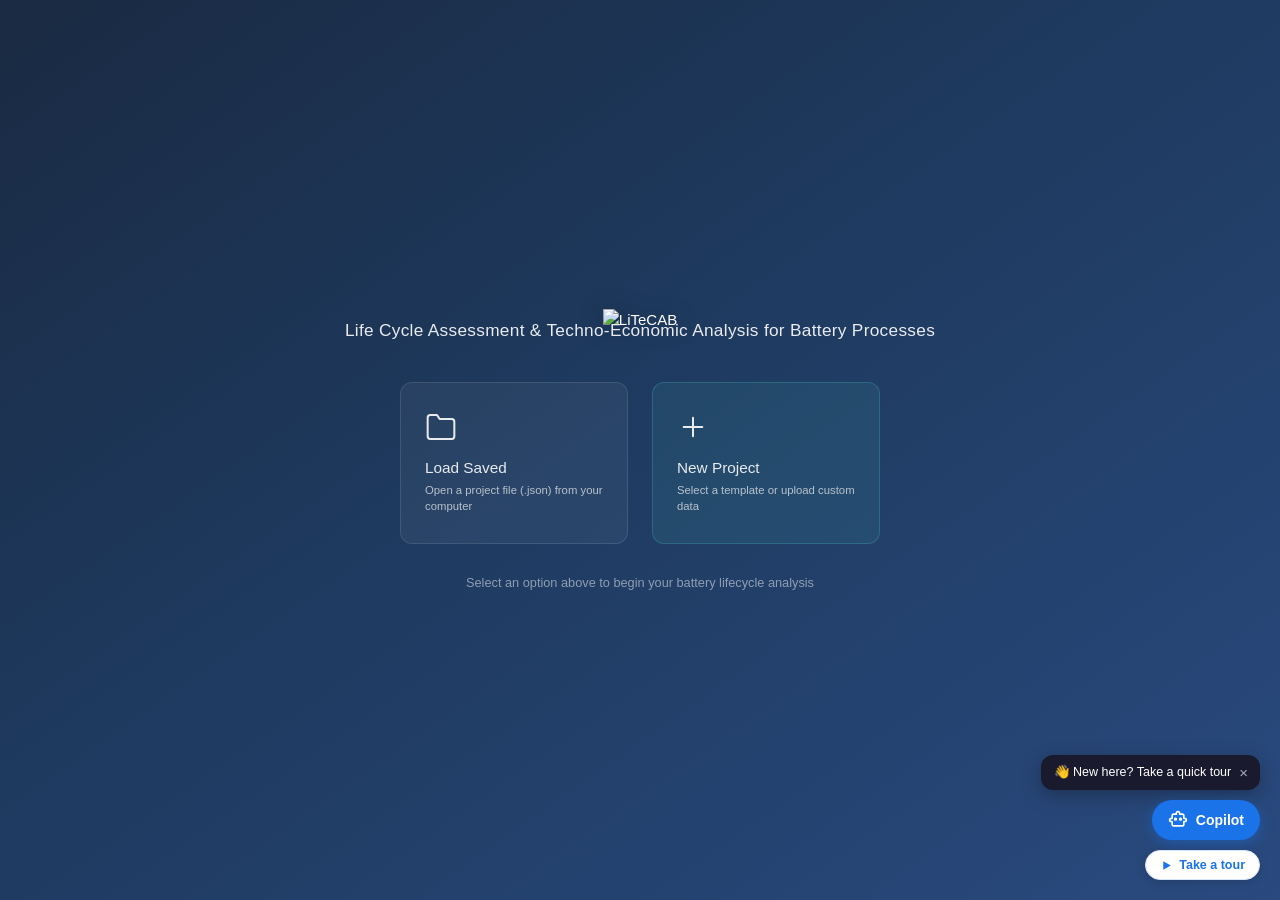
==== commit 423c5ff9: "chore(web): deploy LiTeCAB demo @ Desktop-Lite b4c1c95" ====
--- a/app/index.html
+++ b/app/index.html
@@ -1 +1 @@
-<!doctype html><html lang="en"><head><meta charset="utf-8"/><link rel="icon" href="/app/favicon.ico"/><meta name="viewport" content="width=device-width,initial-scale=1"/><meta name="theme-color" content="#000000"/><meta name="description" content="LiTeCAB — LCA &amp; TEA for Process Engineering"/><title>LiTeCAB</title><script defer="defer" src="/app/static/js/main.59aa41f9.js"></script><link href="/app/static/css/main.e38bbcb0.css" rel="stylesheet"></head><body><noscript>You need to enable JavaScript to run this app.</noscript><div id="root"></div></body></html>+<!doctype html><html lang="en"><head><meta charset="utf-8"/><link rel="icon" href="/app/favicon.ico"/><meta name="viewport" content="width=device-width,initial-scale=1"/><meta name="theme-color" content="#000000"/><meta name="description" content="LiTeCAB — LCA &amp; TEA for Process Engineering"/><title>LiTeCAB</title><script defer="defer" src="/app/static/js/main.69c15957.js"></script><link href="/app/static/css/main.f138d4c0.css" rel="stylesheet"></head><body><noscript>You need to enable JavaScript to run this app.</noscript><div id="root"></div></body></html>
--- a/app/static/css/main.f138d4c0.css
+++ b/app/static/css/main.f138d4c0.css
@@ -0,0 +1,2 @@
+:root{--color-primary:#1a73e8;--color-primary-hover:#1557b0;--color-primary-light:#e8f0fe;--color-primary-text:#fff;--color-success:#1e8e3e;--color-success-bg:#e6f4ea;--color-warning:#e37400;--color-warning-bg:#fef7e0;--color-error:#d93025;--color-error-bg:#fce8e6;--color-surface:#fff;--color-surface-alt:#f8f9fa;--color-surface-raised:#fff;--color-background:#f1f3f4;--color-text-primary:#1a1a2e;--color-text-secondary:#5f6368;--color-text-tertiary:#9aa0a6;--color-text-on-primary:#fff;--color-border:#dadce0;--color-border-light:#e8eaed;--color-border-focus:var(--color-primary);--shadow-sm:0 1px 2px #0000000f,0 1px 3px #0000001a;--shadow-md:0 2px 6px #00000014,0 4px 12px #0000000f;--shadow-lg:0 8px 24px #0000001f;--space-xs:4px;--space-sm:8px;--space-md:12px;--space-lg:16px;--space-xl:24px;--radius-sm:4px;--radius-md:6px;--radius-lg:8px;--radius-xl:12px;--font-family:"Segoe UI",-apple-system,BlinkMacSystemFont,Roboto,sans-serif;--font-size-xs:13px;--font-size-sm:14px;--font-size-md:14.5px;--font-size-base:15px;--font-size-lg:17px;--font-size-xl:21px;--transition-fast:0.12s ease;--transition-normal:0.2s ease;--toolbar-height:44px;--statusbar-height:28px;--panel-header-height:38px}*{box-sizing:border-box;margin:0;padding:0}body{-webkit-font-smoothing:antialiased;-moz-osx-font-smoothing:grayscale;background-color:#f1f3f4;background-color:var(--color-background);color:#1a1a2e;color:var(--color-text-primary);font-family:Segoe UI,-apple-system,BlinkMacSystemFont,Roboto,sans-serif;font-family:var(--font-family);font-size:15px;font-size:var(--font-size-base);line-height:1.4;overflow:hidden}#root,.app{display:flex;flex-direction:column;height:100vh}.app--dock-open{padding-right:360px}.app-toolbar{background:#fff;background:var(--color-surface);border-bottom:1px solid #dadce0;border-bottom:1px solid var(--color-border);gap:8px;gap:var(--space-sm);min-height:44px;min-height:var(--toolbar-height);padding:6px 12px;padding:6px var(--space-md)}.app-toolbar,.toolbar-group{align-items:center;display:flex}.toolbar-group{gap:4px;gap:var(--space-xs)}.toolbar-group+.toolbar-group{border-left:1px solid #e8eaed;border-left:1px solid var(--color-border-light);margin-left:8px;margin-left:var(--space-sm);padding-left:12px;padding-left:var(--space-md)}.toolbar-button{align-items:center;background:#fff;background:var(--color-surface);border:1px solid #dadce0;border:1px solid var(--color-border);border-radius:6px;border-radius:var(--radius-md);color:#1a1a2e;color:var(--color-text-primary);cursor:pointer;display:inline-flex;font-family:inherit;font-size:14px;font-size:var(--font-size-sm);font-weight:500;gap:6px;padding:6px 14px;transition:all .12s ease;transition:all var(--transition-fast);white-space:nowrap}.toolbar-button:hover{background:#f8f9fa;background:var(--color-surface-alt);border-color:#9aa0a6;border-color:var(--color-text-tertiary)}.toolbar-button:active{background:#e8eaed;background:var(--color-border-light);transform:scale(.97)}.toolbar-button:disabled{cursor:not-allowed;opacity:.5}.toolbar-button.primary{background:#1a73e8;background:var(--color-primary);border-color:#1a73e8;border-color:var(--color-primary);color:#fff;color:var(--color-text-on-primary);font-weight:600}.toolbar-button.primary:hover{background:#1557b0;background:var(--color-primary-hover)}.toolbar-button.primary:disabled{background:#9aa0a6;background:var(--color-text-tertiary);border-color:#9aa0a6;border-color:var(--color-text-tertiary)}.toolbar-icon{font-size:15px;line-height:1}.app-content{flex:1 1}.app-content,.left-panel{display:flex;overflow:hidden}.left-panel{background:#fff;background:var(--color-surface);border-right:1px solid #dadce0;border-right:1px solid var(--color-border);flex:0 0 65%;flex-direction:column;max-width:65%}.left-panel-toggle{align-items:center;background:#f8f9fa;background:var(--color-surface-alt);border-bottom:1px solid #dadce0;border-bottom:1px solid var(--color-border);display:flex;flex-shrink:0;gap:0;padding:4px 8px}.toggle-btn{background:none;border:1px solid #dadce0;border:1px solid var(--color-border);color:#5f6368;color:var(--color-text-secondary);cursor:pointer;font-family:inherit;font-size:12px;font-weight:500;padding:4px 14px;transition:all .12s ease}.toggle-btn:first-child{border-radius:4px 0 0 4px;border-right:none}.toggle-btn:last-child{border-radius:0 4px 4px 0}.toggle-btn.active{background:#1a73e8;background:var(--color-primary);border-color:#1a73e8;border-color:var(--color-primary);color:#fff}.toggle-btn:not(.active):hover{background:#e8eaed;background:var(--color-border-light)}.left-panel-diagram{background:#fafafa;flex:1 1;min-height:0;overflow:hidden}.left-panel-diagram .process-tree{height:100%;overflow-y:auto;padding:8px 0;width:100%}.left-panel-specs{background:#fff;background:var(--color-surface);border-top:1px solid #dadce0;border-top:1px solid var(--color-border);flex:0 0 auto;max-height:35%;overflow-y:auto;padding:0}.specs-header{align-items:center;background:#f8f9fa;background:var(--color-surface-alt);border-bottom:1px solid #dadce0;border-bottom:1px solid var(--color-border);display:flex;gap:8px;padding:8px 14px}.specs-process-name{color:#1a1a2e;color:var(--color-text-primary);font-size:14px;font-weight:600}.specs-body{padding:8px 14px}.left-panel-specs::-webkit-scrollbar{width:5px}.left-panel-specs::-webkit-scrollbar-track{background:#0000}.left-panel-specs::-webkit-scrollbar-thumb{background:#0000001f;border-radius:3px}.left-panel-specs::-webkit-scrollbar-thumb:hover{background:#00000040}.right-panel{background:#fff;background:var(--color-surface);display:flex;flex:0 0 35%;flex-direction:column;max-width:35%;overflow:hidden}.right-panel-tabs{align-items:center;background:#f8f9fa;background:var(--color-surface-alt);border-bottom:1px solid #dadce0;border-bottom:1px solid var(--color-border);display:flex;flex-shrink:0;height:40px;padding:0 8px;padding:0 var(--space-sm)}.right-panel-tab{align-items:center;background:none;border:none;border-bottom:2px solid #0000;color:#5f6368;color:var(--color-text-secondary);cursor:pointer;display:flex;font-family:inherit;font-size:14px;font-size:var(--font-size-sm);font-weight:500;height:100%;padding:8px 20px;transition:all .12s ease;transition:all var(--transition-fast)}.right-panel-tab:hover{background:#00000008;color:#1a1a2e;color:var(--color-text-primary)}.right-panel-tab.active{border-bottom-color:#1a73e8;border-bottom-color:var(--color-primary);color:#1a73e8;color:var(--color-primary);font-weight:600}.right-panel-tab-spacer{flex:1 1}.right-panel-action-btn{background:#1a73e8;background:var(--color-primary);border:none;border-radius:4px;border-radius:var(--radius-sm);color:#fff;color:var(--color-text-on-primary);cursor:pointer;font-family:inherit;font-size:14px;font-size:var(--font-size-sm);font-weight:600;margin-left:4px;margin-left:var(--space-xs);padding:5px 14px;transition:all .12s ease;transition:all var(--transition-fast)}.right-panel-action-btn:hover{background:#1557b0;background:var(--color-primary-hover)}.right-panel-action-btn:disabled{cursor:not-allowed;opacity:.5}.right-panel-action-btn.secondary{background:#fff;background:var(--color-surface);border:1px solid #dadce0;border:1px solid var(--color-border);color:#1a1a2e;color:var(--color-text-primary)}.right-panel-action-btn.secondary:hover{background:#f8f9fa;background:var(--color-surface-alt)}.right-panel-content{display:flex;flex:1 1;flex-direction:column;overflow:hidden}.right-panel-content .results-panel{flex:1 1;max-width:none;min-width:0;width:100%}.panel-header{align-items:center;background:#f8f9fa;background:var(--color-surface-alt);border-bottom:1px solid #e8eaed;border-bottom:1px solid var(--color-border-light);box-sizing:border-box;color:#1a1a2e;color:var(--color-text-primary);display:flex;font-size:14.5px;font-size:var(--font-size-md);font-weight:600;height:38px;height:var(--panel-header-height);justify-content:space-between;padding:8px 12px;padding:var(--space-sm) var(--space-md);-webkit-user-select:none;user-select:none}.panel-content{flex:1 1;overflow:auto;padding:12px;padding:var(--space-md)}.explorer-section-header{align-items:center;background:#f8f9fa;background:var(--color-surface-alt);border-bottom:1px solid #e8eaed;border-bottom:1px solid var(--color-border-light);color:#5f6368;color:var(--color-text-secondary);cursor:pointer;display:flex;font-size:14px;font-size:var(--font-size-sm);font-weight:600;letter-spacing:.3px;padding:8px 12px;-webkit-user-select:none;user-select:none}.explorer-section-header:hover{background:#e8eaed;background:var(--color-border-light)}.explorer-section-header .expand-icon{color:#9aa0a6;color:var(--color-text-tertiary);font-size:9px;margin-right:6px}.explorer-section-title{flex:1 1}.explorer-count{color:#9aa0a6;color:var(--color-text-tertiary);font-weight:400;margin-left:4px}.explorer-section-body{padding:2px 0}.explorer-empty{color:#9aa0a6;color:var(--color-text-tertiary);font-style:italic;padding:12px 16px}.explorer-empty,.explorer-group-header{font-size:14px;font-size:var(--font-size-sm)}.explorer-group-header{align-items:center;border-left:3px solid #0000;color:#1a1a2e;color:var(--color-text-primary);cursor:pointer;display:flex;font-weight:500;padding:5px 12px 5px 16px;-webkit-user-select:none;user-select:none}.explorer-group-header:hover{background:#f8f9fa;background:var(--color-surface-alt)}.explorer-group-header .expand-icon{color:#9aa0a6;color:var(--color-text-tertiary);font-size:8px;margin-right:6px}.explorer-group-name{flex:1 1}.explorer-group-count{color:#9aa0a6;color:var(--color-text-tertiary);font-size:13px;font-size:var(--font-size-xs);font-weight:400}.explorer-group-items{padding:0}.explorer-item{align-items:center;border-left:3px solid #0000;color:#5f6368;color:var(--color-text-secondary);cursor:pointer;display:flex;font-size:14px;font-size:var(--font-size-sm);gap:6px;padding:4px 12px 4px 32px;transition:background .12s ease;transition:background var(--transition-fast)}.explorer-item:hover{background:#f8f9fa;background:var(--color-surface-alt)}.explorer-item.selected{background:#e8f0fe;background:var(--color-primary-light);border-left-color:#1a73e8;border-left-color:var(--color-primary);color:#1a1a2e;color:var(--color-text-primary)}.explorer-item-id{color:#9aa0a6;color:var(--color-text-tertiary);font-size:13px;font-size:var(--font-size-xs);font-weight:500;min-width:36px}.explorer-item-name{flex:1 1;overflow:hidden;text-overflow:ellipsis;white-space:nowrap}.process-tree{width:100%}.tree-item{align-items:center;border-radius:4px;border-radius:var(--radius-sm);cursor:pointer;display:flex;font-size:14px;font-size:var(--font-size-sm);margin-bottom:2px;padding:6px 8px}.tree-item:hover{background:#f8f9fa;background:var(--color-surface-alt)}.tree-item.selected{background:#fff;background:var(--color-surface-raised);border-left:3px solid #1a73e8;border-left:3px solid var(--color-primary)}.tree-item.category{background:#f8f9fa;background:var(--color-surface-alt);color:#5f6368;color:var(--color-text-secondary);font-weight:600;margin-top:8px;margin-top:var(--space-sm)}.tree-item.process{margin-left:12px;margin-left:var(--space-md);position:relative}.tree-item.process:before{background:#9aa0a6;background:var(--color-text-tertiary);border-radius:50%;content:"";height:4px;left:-8px;position:absolute;top:50%;width:4px}.process-diagram{flex:1 1;min-width:600px;position:relative}.diagram-canvas{background:#f8f9fa;background:var(--color-surface-alt);border:1px solid #e8eaed;border:1px solid var(--color-border-light);height:100%;overflow:hidden;position:relative;width:100%}.process-node{align-items:center;background:#fff;background:var(--color-surface);border:2px solid #1a73e8;border:2px solid var(--color-primary);border-radius:6px;border-radius:var(--radius-md);box-shadow:0 1px 2px #0000000f,0 1px 3px #0000001a;box-shadow:var(--shadow-sm);cursor:pointer;display:flex;flex-direction:column;font-size:13px;font-size:var(--font-size-xs);height:80px;justify-content:center;padding:8px;padding:var(--space-sm);position:absolute;text-align:center;transition:all .12s ease;transition:all var(--transition-fast);width:120px}.process-node:hover{box-shadow:0 2px 6px #00000014,0 4px 12px #0000000f;box-shadow:var(--shadow-md);transform:translateY(-1px)}.process-node.selected{background:#fce8e6;background:var(--color-error-bg);border-color:#d93025;border-color:var(--color-error)}.process-node.preparation{border-color:#1e8e3e;border-color:var(--color-success)}.process-node.disassembly{border-color:#e37400;border-color:var(--color-warning)}.process-node.chemical-processing{border-color:#1a73e8;border-color:var(--color-primary)}.process-node.thermal-processing{border-color:#d93025;border-color:var(--color-error)}.node-title{font-weight:600;line-height:1.1;margin-bottom:4px;margin-bottom:var(--space-xs)}.node-details{color:#9aa0a6;color:var(--color-text-tertiary);font-size:13px;font-size:var(--font-size-xs);line-height:1.1}.connection-line{background:#9aa0a6;background:var(--color-text-tertiary);height:2px;pointer-events:none;position:absolute;transform-origin:left center;z-index:1}.connection-arrow{border-bottom:3px solid #0000;border-left:6px solid #9aa0a6;border-left:6px solid var(--color-text-tertiary);border-top:3px solid #0000;height:0;position:absolute;width:0;z-index:2}.results-panel{min-width:280px;width:320px}.results-tabs{background:var(--color-surface-alt);border-bottom:1px solid #e8eaed;border-bottom:1px solid var(--color-border-light)}.tab-button{background:none;border:none;border-bottom:2px solid #0000;cursor:pointer;flex:1 1;font-size:14px;font-size:var(--font-size-sm);font-weight:500;padding:8px 12px;padding:var(--space-sm) var(--space-md);transition:all .12s ease;transition:all var(--transition-fast)}.tab-button.active{background:#fff;background:var(--color-surface);border-bottom-color:#1a73e8;border-bottom-color:var(--color-primary);color:#1a73e8;color:var(--color-primary)}.tab-content{padding:12px;padding:var(--space-md)}.result-section{margin-bottom:16px;margin-bottom:var(--space-lg)}.result-section h4{color:#1a1a2e;color:var(--color-text-primary);font-size:14.5px;font-size:var(--font-size-md);margin-bottom:var(--space-sm)}.result-item{align-items:center;border-bottom:1px solid #e8eaed;border-bottom:1px solid var(--color-border-light);font-size:14px;font-size:var(--font-size-sm);padding:8px 0;padding:var(--space-sm) 0}.result-label{color:#9aa0a6;color:var(--color-text-tertiary)}.result-value{color:#1a1a2e;color:var(--color-text-primary)}.result-value.positive{color:#1e8e3e;color:var(--color-success)}.result-value.negative{color:#d93025;color:var(--color-error)}.status-bar{align-items:center;background:#f8f9fa;background:var(--color-surface-alt);border-top:1px solid #dadce0;border-top:1px solid var(--color-border);color:#5f6368;color:var(--color-text-secondary);display:flex;font-size:13px;font-size:var(--font-size-xs);justify-content:space-between;min-height:28px;min-height:var(--statusbar-height);padding:3px 12px;padding:3px var(--space-md);-webkit-user-select:none;user-select:none}.status-left,.status-right{align-items:center;display:flex;gap:12px;gap:var(--space-md)}.resolution-status-indicator{border-radius:4px;border-radius:var(--radius-sm);cursor:pointer;font-weight:500;padding:2px 8px;padding:2px var(--space-sm);transition:all .12s ease;transition:all var(--transition-fast)}.resolution-status-indicator.resolved{background:#e6f4ea;background:var(--color-success-bg);border:1px solid #1e8e3e;border:1px solid var(--color-success);color:#1e8e3e;color:var(--color-success)}.resolution-status-indicator.resolved:hover{background:#1e8e3e;background:var(--color-success)}.resolution-status-indicator.unresolved{background:#fce8e6;background:var(--color-error-bg);border:1px solid #d93025;border:1px solid var(--color-error);color:#d93025;color:var(--color-error)}.resolution-status-indicator.unresolved:hover{background:#d93025;background:var(--color-error)}.btn{align-items:center;background:#1a73e8;background:var(--color-primary);border:none;border-radius:6px;border-radius:var(--radius-md);color:#fff;color:var(--color-text-on-primary);cursor:pointer;display:inline-flex;font-family:inherit;font-size:14.5px;font-size:var(--font-size-md);font-weight:500;gap:6px;padding:8px 16px;padding:var(--space-sm) var(--space-lg);transition:all .12s ease;transition:all var(--transition-fast)}.btn:hover{background:#1557b0;background:var(--color-primary-hover);box-shadow:0 1px 2px #0000000f,0 1px 3px #0000001a;box-shadow:var(--shadow-sm)}.btn:active{transform:scale(.97)}.btn:disabled{background:#9aa0a6;background:var(--color-text-tertiary);box-shadow:none;cursor:not-allowed}.btn.secondary{background:#f8f9fa;background:var(--color-surface-alt);border:1px solid #dadce0;border:1px solid var(--color-border);color:#1a1a2e;color:var(--color-text-primary)}.btn.secondary:hover{background:#e8eaed;background:var(--color-border-light)}.btn.success{background:#1e8e3e;background:var(--color-success)}.btn.success:hover{background:#137333}.form-group{margin-bottom:var(--space-lg)}.form-label{color:#1a1a2e;color:var(--color-text-primary);display:block;font-weight:500;margin-bottom:8px;margin-bottom:var(--space-sm)}.form-input,.form-label{font-size:14px;font-size:var(--font-size-sm)}.form-input{border:1px solid #dadce0;border:1px solid var(--color-border);border-radius:6px;border-radius:var(--radius-md);padding:8px 12px;padding:var(--space-sm) var(--space-md);width:100%}.form-input:focus{border-color:#1a73e8;border-color:var(--color-primary);box-shadow:0 0 0 2px #0078d433;outline:none}.text-center{text-align:center}.text-right{text-align:right}.mt-1{margin-top:4px;margin-top:var(--space-xs)}.mt-2{margin-top:8px;margin-top:var(--space-sm)}.mt-3{margin-top:12px;margin-top:var(--space-md)}.mb-1{margin-bottom:4px;margin-bottom:var(--space-xs)}.mb-2{margin-bottom:8px;margin-bottom:var(--space-sm)}.mb-3{margin-bottom:12px;margin-bottom:var(--space-md)}.loading{align-items:center;color:#9aa0a6;color:var(--color-text-tertiary);display:flex;font-size:14.5px;font-size:var(--font-size-md);justify-content:center;padding:16px;padding:var(--space-lg)}.spinner{animation:spin .8s linear infinite;border:2px solid #e8eaed;border-top:2px solid #1a73e8;border:2px solid var(--color-border-light);border-radius:50%;border-top-color:var(--color-primary);flex-shrink:0;height:16px;margin-right:8px;margin-right:var(--space-sm);width:16px}.spinner-lg{border-width:3px;height:28px;width:28px}.empty-state{align-items:center;color:#9aa0a6;color:var(--color-text-tertiary);display:flex;flex-direction:column;gap:12px;gap:var(--space-md);height:100%;justify-content:center;padding:24px 16px;padding:var(--space-xl) var(--space-lg);text-align:center}.empty-state-icon{font-size:36px;opacity:.5}.empty-state-title{color:#5f6368;color:var(--color-text-secondary);font-size:15px;font-size:var(--font-size-base);font-weight:600}.empty-state-text{font-size:14px;font-size:var(--font-size-sm);line-height:1.5;max-width:280px}.empty-state-action{margin-top:8px;margin-top:var(--space-sm)}@keyframes spin{0%{transform:rotate(0deg)}to{transform:rotate(1turn)}}.modal-portal{height:0;left:0;position:fixed;top:0;width:0;z-index:10000}.modal-overlay{align-items:center;animation:modalFadeIn .15s ease-out;background:#00000080;bottom:0;display:flex;justify-content:center;left:0;position:fixed;right:0;top:0;z-index:10001}@keyframes modalFadeIn{0%{opacity:0}to{opacity:1}}@keyframes modalSlideIn{0%{opacity:0;transform:translateY(-12px) scale(.97)}to{opacity:1;transform:translateY(0) scale(1)}}.modal-dialog{animation:modalSlideIn .2s ease-out;background:#fff;background:var(--color-surface,#fff);border-radius:10px;box-shadow:0 8px 32px #0003,0 2px 8px #0000001a;max-width:460px;overflow:hidden;width:90%}.modal-header{align-items:center;display:flex;gap:12px;padding:20px 24px 0}.modal-title{color:#1a1a2e;color:var(--color-text-primary,#1a1a2e);font-size:17px;font-weight:600;margin:0}.modal-icon{align-items:center;border-radius:50%;display:flex;flex-shrink:0;font-size:15px;font-weight:700;height:32px;justify-content:center;width:32px}.modal-icon-info{background:#e8f0fe;color:#1a73e8}.modal-icon-success{background:#e6f4ea;color:#1e8e3e}.modal-icon-warning{background:#fef7e0;color:#e37400}.modal-icon-error{background:#fce8e6;color:#d93025}.modal-body{padding:16px 24px}.modal-message{color:#5f6368;color:var(--color-text-secondary,#5f6368);font-size:14.5px;line-height:1.6;margin:0;white-space:pre-wrap;word-break:break-word}.modal-input{background:#fff;background:var(--color-surface,#fff);border:1.5px solid #dadce0;border:1.5px solid var(--color-border,#dadce0);border-radius:6px;box-sizing:border-box;color:#1a1a2e;color:var(--color-text-primary,#1a1a2e);font-family:inherit;font-size:14px;margin-top:12px;padding:10px 14px;transition:border-color .2s,box-shadow .2s;width:100%}.modal-input:focus{border-color:#1a73e8;border-color:var(--color-primary,#1a73e8);box-shadow:0 0 0 3px #1a73e826;outline:none}.modal-footer{display:flex;gap:8px;justify-content:flex-end;padding:12px 24px 20px}.modal-btn{border:1.5px solid #dadce0;border:1.5px solid var(--color-border,#dadce0);border-radius:6px;cursor:pointer;font-family:inherit;font-size:14px;font-weight:500;min-width:72px;padding:8px 20px;text-align:center;transition:background .15s,box-shadow .15s,transform .1s}.modal-btn:active{transform:scale(.97)}.modal-btn:disabled{cursor:not-allowed;opacity:.5}.modal-btn-primary{background:#1a73e8!important;border-color:#1a73e8!important;color:#fff!important}.modal-btn-primary:hover:not(:disabled){background:#1557b0!important;box-shadow:0 1px 3px #00000026}.modal-btn-secondary{background:#f1f3f4!important;border-color:#dadce0!important;color:#1a1a2e!important}.modal-btn-secondary:hover:not(:disabled){background:#dadce0!important}.ai-builder-overlay{align-items:center;animation:ai-fade-in .25s ease-out;-webkit-backdrop-filter:blur(6px);backdrop-filter:blur(6px);background:#0a0f19d9;display:flex;inset:0;justify-content:center;position:fixed;z-index:1000}@keyframes ai-fade-in{0%{opacity:0}to{opacity:1}}.ai-builder-modal{animation:ai-slide-up .3s ease-out;background:#162236;border:1px solid #ffffff14;border-radius:16px;box-shadow:0 24px 80px #00000080;display:flex;flex-direction:column;height:88vh;max-width:1200px;overflow:hidden;width:94vw}@keyframes ai-slide-up{0%{opacity:0;transform:translateY(24px)}to{opacity:1;transform:translateY(0)}}.ai-builder-header{align-items:center;border-bottom:1px solid #ffffff0f;display:flex;flex-shrink:0;justify-content:space-between;padding:16px 24px}.ai-builder-header h2{color:#fff;font-size:1.15em;font-weight:500;margin:0}.ai-builder-header-actions{align-items:center;display:flex;gap:8px}.ai-builder-close{background:none;border:none;border-radius:6px;color:#fff6;cursor:pointer;font-size:22px;line-height:1;padding:4px 10px;transition:color .15s}.ai-builder-close:hover{background:#ffffff0f;color:#fffc}.ai-builder-body{display:flex;flex:1 1;overflow:hidden}.ai-chat-pane{border-right:1px solid #ffffff0f;flex:1 1;min-width:0}.ai-chat-pane,.ai-preview-pane{display:flex;flex-direction:column}.ai-preview-pane{background:#111d2e;flex-shrink:0;width:420px}.ai-preview-header{align-items:center;border-bottom:1px solid #ffffff0f;display:flex;flex-shrink:0;justify-content:space-between;padding:12px 16px}.ai-preview-header span{color:#fff9;font-size:.85em;font-weight:500;letter-spacing:.5px;text-transform:uppercase}.ai-preview-body{flex:1 1;overflow:auto;padding:12px 16px}.ai-preview-body pre{color:#a8c7e8;font-family:Consolas,Monaco,Courier New,monospace;font-size:12px;line-height:1.5;margin:0;white-space:pre-wrap;word-break:break-word}.ai-preview-empty{align-items:center;color:#ffffff40;display:flex;font-size:.9em;height:100%;justify-content:center;padding:24px;text-align:center}.ai-chat-messages{display:flex;flex:1 1;flex-direction:column;gap:16px;overflow-y:auto;padding:20px}.ai-chat-welcome{color:#ffffff80;padding:40px 24px;text-align:center}.ai-chat-welcome h3{color:#fffc;font-size:1.1em;font-weight:500;margin:0 0 12px}.ai-chat-welcome p{font-size:.9em;line-height:1.5;margin:0 0 6px}.ai-msg{word-wrap:break-word;border-radius:12px;font-size:.9em;line-height:1.55;max-width:85%;padding:12px 16px}.ai-msg.user{align-self:flex-end;background:#4fd1c526;border:1px solid #4fd1c533;color:#d0f0ec}.ai-msg.assistant{align-self:flex-start;background:#ffffff0d;border:1px solid #ffffff14;color:#ffffffd9}.ai-msg.error{align-self:flex-start;background:#ff50501a;border:1px solid #ff505033;color:#f99}.ai-msg .file-tag{align-items:center;background:#ffffff14;border-radius:6px;color:#fff9;display:inline-flex;font-size:.85em;gap:4px;margin-bottom:6px;padding:2px 8px}.ai-msg-thinking{align-items:center;align-self:flex-start;color:#fff6;display:flex;font-size:.9em;gap:8px;padding:12px 20px}.ai-thinking-dots span{animation:ai-dot-pulse 1.4s infinite both;background:#4fd1c580;border-radius:50%;display:inline-block;height:6px;width:6px}.ai-thinking-dots span:nth-child(2){animation-delay:.2s}.ai-thinking-dots span:nth-child(3){animation-delay:.4s}@keyframes ai-dot-pulse{0%,80%,to{opacity:.3;transform:scale(.8)}40%{opacity:1;transform:scale(1.1)}}.ai-chat-input-area{border-top:1px solid #ffffff0f;display:flex;flex-direction:column;flex-shrink:0;gap:10px;padding:16px 20px}.ai-chat-input-row{align-items:flex-end;display:flex;gap:8px}.ai-chat-textarea{background:#ffffff0d;border:1px solid #ffffff1a;border-radius:10px;color:#fff;flex:1 1;font-family:inherit;font-size:.9em;line-height:1.4;max-height:120px;min-height:42px;outline:none;padding:10px 14px;resize:none;transition:border-color .2s}.ai-chat-textarea:focus{border-color:#4fd1c566}.ai-chat-textarea::placeholder{color:#ffffff4d}.ai-send-btn{background:#4fd1c5;border:none;border-radius:10px;color:#1a2332;cursor:pointer;font-size:.85em;font-weight:600;padding:10px 18px;transition:all .2s;white-space:nowrap}.ai-send-btn:hover:not(:disabled){background:#5ee0d4}.ai-send-btn:disabled{cursor:not-allowed;opacity:.4}.ai-upload-btn{align-items:center;background:#ffffff0f;border:1px solid #ffffff1a;border-radius:10px;color:#fff9;cursor:pointer;display:flex;font-size:.85em;gap:4px;padding:10px 14px;transition:all .2s}.ai-upload-btn:hover{background:#ffffff1a;color:#fffc}.ai-file-pending{align-items:center;background:#4fd1c514;border:1px solid #4fd1c526;border-radius:6px;color:#fff9;display:flex;font-size:.82em;gap:6px;padding:4px 10px}.ai-file-pending button{background:none;border:none;color:#ffffff4d;cursor:pointer;font-size:1.1em;line-height:1;padding:0 2px}.ai-file-pending button:hover{color:#ff5050cc}.ai-builder-footer{align-items:center;border-top:1px solid #ffffff0f;display:flex;flex-shrink:0;gap:12px;justify-content:flex-end;padding:14px 24px}.ai-load-btn{background:#4fd1c5;border:none;border-radius:10px;color:#1a2332;cursor:pointer;font-size:.9em;font-weight:600;padding:10px 24px;transition:all .2s}.ai-load-btn:hover:not(:disabled){background:#5ee0d4;transform:translateY(-1px)}.ai-load-btn:disabled{cursor:not-allowed;opacity:.35}.ai-download-btn{background:#ffffff0f;border:1px solid #ffffff1a;border-radius:10px;color:#ffffffb3;cursor:pointer;font-size:.9em;padding:10px 18px;transition:all .2s}.ai-download-btn:hover:not(:disabled){background:#ffffff1a;color:#fff}.ai-download-btn:disabled{cursor:not-allowed;opacity:.35}@media (max-width:900px){.ai-builder-body{flex-direction:column}.ai-preview-pane{border-top:1px solid #ffffff0f;height:240px;width:100%}.ai-chat-pane,.ai-preview-pane{border-right:none}}.react-flow{direction:ltr}.react-flow__container{height:100%;left:0;position:absolute;top:0;width:100%}.react-flow__pane{cursor:grab;z-index:1}.react-flow__pane.selection{cursor:pointer}.react-flow__pane.dragging{cursor:grabbing}.react-flow__viewport{pointer-events:none;transform-origin:0 0;z-index:2}.react-flow__renderer{z-index:4}.react-flow__selection{z-index:6}.react-flow__nodesselection-rect:focus,.react-flow__nodesselection-rect:focus-visible{outline:none}.react-flow .react-flow__edges{overflow:visible;pointer-events:none}.react-flow__connection-path,.react-flow__edge-path{stroke:#b1b1b7;stroke-width:1;fill:none}.react-flow__edge{cursor:pointer;pointer-events:visibleStroke}.react-flow__edge.animated path{stroke-dasharray:5;animation:dashdraw .5s linear infinite}.react-flow__edge.animated path.react-flow__edge-interaction{stroke-dasharray:none;animation:none}.react-flow__edge.inactive{pointer-events:none}.react-flow__edge.selected,.react-flow__edge:focus,.react-flow__edge:focus-visible{outline:none}.react-flow__edge.selected .react-flow__edge-path,.react-flow__edge:focus .react-flow__edge-path,.react-flow__edge:focus-visible .react-flow__edge-path{stroke:#555}.react-flow__edge-textwrapper{pointer-events:all}.react-flow__edge-textbg{fill:#fff}.react-flow__edge .react-flow__edge-text{pointer-events:none;-webkit-user-select:none;user-select:none}.react-flow__connection{pointer-events:none}.react-flow__connection .animated{stroke-dasharray:5;animation:dashdraw .5s linear infinite}.react-flow__connectionline{z-index:1001}.react-flow__nodes{pointer-events:none;transform-origin:0 0}.react-flow__node{box-sizing:border-box;cursor:grab;pointer-events:all;position:absolute;transform-origin:0 0;-webkit-user-select:none;user-select:none}.react-flow__node.dragging{cursor:grabbing}.react-flow__nodesselection{pointer-events:none;transform-origin:left top;z-index:3}.react-flow__nodesselection-rect{cursor:grab;pointer-events:all;position:absolute}.react-flow__handle{background:#1a192b;border:1px solid #fff;border-radius:100%;height:6px;min-height:5px;min-width:5px;pointer-events:none;position:absolute;width:6px}.react-flow__handle.connectionindicator{cursor:crosshair;pointer-events:all}.react-flow__handle-bottom{bottom:-4px;left:50%;top:auto;transform:translate(-50%)}.react-flow__handle-top{left:50%;top:-4px;transform:translate(-50%)}.react-flow__handle-left{left:-4px;top:50%;transform:translateY(-50%)}.react-flow__handle-right{right:-4px;top:50%;transform:translateY(-50%)}.react-flow__edgeupdater{cursor:move;pointer-events:all}.react-flow__panel{margin:15px;position:absolute;z-index:5}.react-flow__panel.top{top:0}.react-flow__panel.bottom{bottom:0}.react-flow__panel.left{left:0}.react-flow__panel.right{right:0}.react-flow__panel.center{left:50%;transform:translateX(-50%)}.react-flow__attribution{background:#ffffff80;font-size:10px;margin:0;padding:2px 3px}.react-flow__attribution a{color:#999;text-decoration:none}@keyframes dashdraw{0%{stroke-dashoffset:10}}.react-flow__edgelabel-renderer{height:100%;pointer-events:none;position:absolute;-webkit-user-select:none;user-select:none;width:100%}.react-flow__edge.updating .react-flow__edge-path{stroke:#777}.react-flow__edge-text{font-size:10px}.react-flow__node.selectable:focus,.react-flow__node.selectable:focus-visible{outline:none}.react-flow__node-default,.react-flow__node-group,.react-flow__node-input,.react-flow__node-output{background-color:#fff;border:1px solid #1a192b;border-radius:3px;color:#222;font-size:12px;padding:10px;text-align:center;width:150px}.react-flow__node-default.selectable:hover,.react-flow__node-group.selectable:hover,.react-flow__node-input.selectable:hover,.react-flow__node-output.selectable:hover{box-shadow:0 1px 4px 1px #00000014}.react-flow__node-default.selectable.selected,.react-flow__node-default.selectable:focus,.react-flow__node-default.selectable:focus-visible,.react-flow__node-group.selectable.selected,.react-flow__node-group.selectable:focus,.react-flow__node-group.selectable:focus-visible,.react-flow__node-input.selectable.selected,.react-flow__node-input.selectable:focus,.react-flow__node-input.selectable:focus-visible,.react-flow__node-output.selectable.selected,.react-flow__node-output.selectable:focus,.react-flow__node-output.selectable:focus-visible{box-shadow:0 0 0 .5px #1a192b}.react-flow__node-group{background-color:#f0f0f040}.react-flow__nodesselection-rect,.react-flow__selection{background:#0059dc14;border:1px dotted #0059dccc}.react-flow__nodesselection-rect:focus,.react-flow__nodesselection-rect:focus-visible,.react-flow__selection:focus,.react-flow__selection:focus-visible{outline:none}.react-flow__controls{box-shadow:0 0 2px 1px #00000014}.react-flow__controls-button{align-items:center;background:#fefefe;border:none;border-bottom:1px solid #eee;box-sizing:initial;cursor:pointer;display:flex;height:16px;justify-content:center;padding:5px;-webkit-user-select:none;user-select:none;width:16px}.react-flow__controls-button:hover{background:#f4f4f4}.react-flow__controls-button svg{max-height:12px;max-width:12px;width:100%}.react-flow__controls-button:disabled{pointer-events:none}.react-flow__controls-button:disabled svg{fill-opacity:.4}.react-flow__minimap{background-color:#fff}.react-flow__minimap svg{display:block}.react-flow__resize-control{position:absolute}.react-flow__resize-control.left,.react-flow__resize-control.right{cursor:ew-resize}.react-flow__resize-control.bottom,.react-flow__resize-control.top{cursor:ns-resize}.react-flow__resize-control.bottom.right,.react-flow__resize-control.top.left{cursor:nwse-resize}.react-flow__resize-control.bottom.left,.react-flow__resize-control.top.right{cursor:nesw-resize}.react-flow__resize-control.handle{background-color:#3367d9;border:1px solid #fff;border-radius:1px;height:4px;transform:translate(-50%,-50%);width:4px}.react-flow__resize-control.handle.left{left:0;top:50%}.react-flow__resize-control.handle.right{left:100%;top:50%}.react-flow__resize-control.handle.top{left:50%;top:0}.react-flow__resize-control.handle.bottom{left:50%;top:100%}.react-flow__resize-control.handle.bottom.left,.react-flow__resize-control.handle.top.left{left:0}.react-flow__resize-control.handle.bottom.right,.react-flow__resize-control.handle.top.right{left:100%}.react-flow__resize-control.line{border:0 solid #3367d9}.react-flow__resize-control.line.left,.react-flow__resize-control.line.right{height:100%;top:0;transform:translate(-50%);width:1px}.react-flow__resize-control.line.left{border-left-width:1px;left:0}.react-flow__resize-control.line.right{border-right-width:1px;left:100%}.react-flow__resize-control.line.bottom,.react-flow__resize-control.line.top{height:1px;left:0;transform:translateY(-50%);width:100%}.react-flow__resize-control.line.top{border-top-width:1px;top:0}.react-flow__resize-control.line.bottom{border-bottom-width:1px;top:100%}.lci-inputs-container{background:#f9f9f9;border-radius:4px;margin-top:16px;padding:16px;width:100%}.lci-inputs-header{align-items:center;display:flex;justify-content:space-between;margin-bottom:16px}.lci-inputs-header h3{color:#333;font-size:16px;font-weight:600;margin:0}.btn-add-input{background:#007bff;border:none;border-radius:4px;color:#fff;cursor:pointer;font-size:14px;padding:6px 12px;transition:background .2s}.btn-add-input:hover:not(:disabled){background:#0056b3}.btn-add-input:disabled{background:#ccc;cursor:not-allowed}.resolution-progress{background:#fff3cd;border:1px solid #ffc107;border-radius:4px;color:#856404;font-weight:500;margin-bottom:12px;padding:12px;text-align:center}.lci-inputs-table{background:#fff;border:1px solid #ddd;border-collapse:collapse;font-size:14px;width:100%}.lci-inputs-table thead{background:#f5f5f5;font-weight:600}.lci-inputs-table td,.lci-inputs-table th{border-bottom:1px solid #ddd;padding:10px;text-align:left}.lci-inputs-table th{color:#555;font-weight:600}.no-inputs{color:#999;font-style:italic;padding:40px!important;text-align:center}.cell-type{color:#666;font-weight:500;width:80px}.cell-name{font-weight:500;width:150px}.cell-quantity{width:100px}.quantity-value{border-radius:3px;cursor:pointer;padding:4px 8px;transition:background .2s}.quantity-value:hover{background:#f0f0f0}.quantity-input{border:1px solid #007bff;border-radius:3px;font-size:14px;padding:4px 8px;width:80px}.cell-unit{color:#666;width:100px}.cell-activity{max-width:300px}.activity-info{font-size:13px}.activity-name{color:#333;font-weight:500;overflow:hidden;text-overflow:ellipsis;white-space:nowrap}.activity-details{color:#666;font-size:12px;margin-top:2px}.activity-not-linked,.activity-skipped{color:#999;font-style:italic}.cell-status{font-weight:500;width:100px}.status-icon{font-size:16px;margin-right:6px}.status-linked,.status-linked .status-icon{color:#28a745}.status-warning,.status-warning .status-icon{color:#ffc107}.status-info,.status-info .status-icon{color:#17a2b8}.status-error,.status-error .status-icon{color:#dc3545}.status-skipped,.status-skipped .status-icon{color:#6c757d}.status-unknown{color:#999}.cell-action{text-align:center;width:120px}.cell-action button{margin:0 2px}.btn-resolve{background:#17a2b8;border:none;border-radius:3px;color:#fff;cursor:pointer;font-size:13px;padding:4px 12px;transition:background .2s}.btn-resolve:hover:not(:disabled){background:#138496}.btn-resolve:disabled{background:#ccc;cursor:not-allowed}.btn-delete{background:#dc3545;border:none;border-radius:3px;color:#fff;cursor:pointer;font-size:13px;font-weight:700;padding:4px 8px;transition:background .2s}.btn-delete:hover:not(:disabled){background:#c82333}.btn-delete:disabled{background:#ccc;cursor:not-allowed}.resolution-summary{align-items:center;background:#fff;border:1px solid #ddd;border-radius:4px;display:flex;font-size:14px;justify-content:space-between;margin-top:12px;padding:10px}.summary-success{color:#28a745;font-weight:500}.summary-warning{color:#ffc107;font-weight:500}.summary-info{color:#6c757d}.btn-resolve-all{background:#17a2b8;border:none;border-radius:4px;color:#fff;cursor:pointer;font-size:14px;font-weight:500;padding:6px 16px;transition:background .2s}.btn-resolve-all:hover:not(:disabled){background:#138496}.btn-resolve-all:disabled{background:#ccc;cursor:not-allowed}.input-row:hover{background:#f8f9fa}.workspace-layout{display:flex;flex:1 1;min-height:0;overflow:hidden}.workspace{background:var(--color-surface);display:flex;flex:1 1;flex-direction:column;min-width:0;overflow:hidden}.mode-rail{background:var(--color-surface-alt);border-right:1px solid var(--color-border);display:flex;flex:0 0 196px;flex-direction:column;gap:4px;overflow-y:auto;padding:12px 10px 10px}.rail-brand{align-items:baseline;display:flex;gap:7px;padding:0 6px 2px}.rail-brand-text{color:var(--color-text-primary);font-size:17px;font-weight:800;letter-spacing:.2px}.rail-brand-tag{background:#4fd1c529;border:1px solid #4fd1c566;border-radius:3px;color:#0f8a7e;font-size:9px;font-weight:700;letter-spacing:1px;padding:1px 5px;text-transform:uppercase}.rail-project-wrap{border-bottom:1px solid var(--color-border-light);margin-bottom:8px;padding-bottom:8px;position:relative}.rail-project-btn{align-items:center;background:none;border:1px solid #0000;border-radius:7px;cursor:pointer;display:flex;font-family:inherit;gap:6px;padding:5px 7px;text-align:left;transition:background .12s ease,border-color .12s ease;width:100%}.rail-project-btn.active,.rail-project-btn:hover{background:var(--color-border-light)}.rail-project-btn.active{border-color:var(--color-border)}.rail-project-name{color:var(--color-text-secondary);flex:1 1;font-size:12px;font-weight:600;min-width:0;overflow:hidden;text-overflow:ellipsis;white-space:nowrap}.rail-project-caret{color:var(--color-text-tertiary);flex-shrink:0;font-size:10px}.rail-project-menu{background:var(--color-surface);border:1px solid var(--color-border);border-radius:9px;box-shadow:var(--shadow-lg);left:0;max-height:70vh;overflow-y:auto;padding:5px;position:absolute;right:0;top:calc(100% - 2px);z-index:60}.rail-menu-item{align-items:center;background:none;border:none;border-radius:6px;color:var(--color-text-primary);cursor:pointer;display:flex;font-family:inherit;font-size:12.5px;font-weight:500;gap:8px;padding:7px 9px;text-align:left;width:100%}.rail-menu-item:not(:disabled):hover{background:var(--color-surface-alt)}.rail-menu-item:disabled{cursor:not-allowed;opacity:.4}.rail-menu-ico{flex-shrink:0;opacity:.7}.rail-menu-item.recent{gap:10px;justify-content:space-between;padding-left:32px}.rail-menu-recent-name{flex:1 1;min-width:0;overflow:hidden;text-overflow:ellipsis;white-space:nowrap}.rail-menu-recent-date{color:var(--color-text-tertiary);flex-shrink:0;font-size:11px}.rail-menu-sep{background:var(--color-border-light);height:1px;margin:4px 6px}.rail-menu-head{color:var(--color-text-tertiary);font-size:9.5px;font-weight:700;letter-spacing:.6px;padding:4px 9px 3px;text-transform:uppercase}.rail-menu-empty{color:var(--color-text-tertiary);font-size:12px;padding:6px 9px}.rail-modes{display:flex;flex-direction:column;gap:4px}.rail-spacer{flex:1 1 auto;min-height:12px}.mode-rail-btn{align-items:center;background:none;border:1px solid #0000;border-radius:8px;color:var(--color-text-secondary);cursor:pointer;display:flex;font-family:inherit;font-size:13px;font-weight:600;gap:9px;padding:9px 10px;text-align:left;transition:all .12s ease}.mode-rail-btn svg{flex-shrink:0;opacity:.85}.mode-rail-btn:not(.active):hover{background:var(--color-border-light);color:var(--color-text-primary)}.mode-rail-btn.active{background:var(--color-primary);border-color:var(--color-primary);color:#fff}.workspace-body{display:flex;flex:1 1;min-height:0;overflow:hidden}.workspace-scroll{flex:1 1;overflow:auto;padding:14px 16px}.inv-wrap{margin:0 auto;max-width:960px}.inv-header{margin-bottom:14px}.inv-title{color:var(--color-text-primary);font-size:16px;font-weight:700}.inv-meta{display:flex;flex-wrap:wrap;gap:6px;margin:8px 0 6px}.inv-chip{background:var(--color-surface-alt);border:1px solid var(--color-border);border-radius:12px;color:var(--color-text-secondary);font-size:11px;font-weight:600;padding:2px 9px}.inv-chip-eco{background:#4fd1c51f;border-color:#4fd1c559;color:#0f8a7e}.inv-chip-cost{background:#eaf2fd;border-color:#c5dcf7;color:#1565c0}.inv-subtle{color:var(--color-text-tertiary);font-size:11.5px;font-style:italic}.inv-section{margin-bottom:16px}.inv-section-label{color:var(--color-text-tertiary);font-size:10px;font-weight:700;letter-spacing:.7px;margin-bottom:5px;text-transform:uppercase}.inv-table{background:var(--color-surface);border:1px solid var(--color-border);border-radius:8px;overflow:hidden}.inv-row{grid-gap:12px;align-items:center;border-bottom:1px solid var(--color-border-light);color:var(--color-text-secondary);display:grid;font-size:12.5px;gap:12px;padding:8px 12px}.inv-row:last-child{border-bottom:none}.inv-table--inputs .inv-row{grid-template-columns:minmax(150px,1.5fr) minmax(170px,2fr) 110px 80px 100px}.inv-table--outputs .inv-row{grid-template-columns:minmax(150px,2fr) 150px 150px}.inv-table--params .inv-row{grid-template-columns:minmax(150px,1.4fr) 130px minmax(160px,2fr) 60px}.inv-row-head{background:var(--color-surface-alt);font-size:10px;font-weight:700;letter-spacing:.5px;text-transform:uppercase}.inv-row-head,.inv-row-head .inv-c-cost,.inv-row-head .inv-c-qty,.inv-row-head .inv-c-total{color:var(--color-text-tertiary)}.inv-c-name{display:flex;flex-direction:column;min-width:0}.inv-name-main{color:var(--color-text-primary);font-weight:600;overflow:hidden;text-overflow:ellipsis;white-space:nowrap}.inv-name-sub{color:var(--color-text-tertiary);font-size:10.5px}.inv-c-link{align-items:center;display:flex;gap:6px;min-width:0}.inv-eco-dot{background:#2e9e88;border-radius:50%;flex-shrink:0;height:7px;width:7px}.inv-eco-name{color:var(--color-text-secondary);min-width:0;overflow:hidden;text-overflow:ellipsis;white-space:nowrap}.inv-eco-loc{background:var(--color-surface-alt);border:1px solid var(--color-border);border-radius:3px;flex-shrink:0;font-size:10px;font-weight:600;padding:0 4px}.inv-eco-loc,.inv-unlinked{color:var(--color-text-tertiary)}.inv-unlinked{font-size:11.5px;font-style:italic}.inv-c-cost,.inv-c-qty,.inv-c-total{font-feature-settings:"tnum";font-variant-numeric:tabular-nums;text-align:right;white-space:nowrap}.inv-c-total{color:var(--color-text-primary);font-weight:600}.inv-unit{font-size:11px;margin-left:4px}.inv-c-params,.inv-unit{color:var(--color-text-tertiary)}.inv-c-params{font-size:11.5px;min-width:0;overflow:hidden;text-overflow:ellipsis;white-space:nowrap}.inv-row-total{background:var(--color-surface-alt);border-top:1px solid var(--color-border);font-weight:700}.inv-row-total .inv-c-name{color:var(--color-text-primary);font-weight:700}.inv-row-total .inv-c-total{color:#1565c0}.inv-empty{color:var(--color-text-tertiary);font-size:12px;padding:14px 12px;text-align:center}.inv-params{margin-bottom:16px}.inv-params>summary{color:var(--color-text-tertiary);cursor:pointer;font-size:11px;font-weight:700;letter-spacing:.6px;list-style:revert;padding:4px 0;text-transform:uppercase}.inv-params>summary:hover{color:var(--color-text-secondary)}.inv-params[open]>summary{margin-bottom:6px}.inv-template-bar{border-top:1px solid var(--color-border);margin-top:18px;padding-top:14px}.build-mode{min-height:0}.build-main,.build-mode{display:flex;flex:1 1;overflow:hidden;position:relative}.build-main{flex-direction:column;min-width:0}.build-view-controls{align-items:center;display:flex;gap:8px;position:absolute;right:12px;top:10px;transition:right .18s ease;z-index:6}.build-view-controls.inspector-open{right:372px}.build-view-toggle{background:var(--color-surface);border:1px solid var(--color-border);border-radius:7px;box-shadow:var(--shadow-sm);display:flex;overflow:hidden}.bvt-btn{background:none;border:none;color:var(--color-text-secondary);cursor:pointer;font-family:inherit;font-size:12px;font-weight:600;padding:5px 12px;transition:all .12s ease}.bvt-btn:not(.active):hover{background:var(--color-surface-alt);color:var(--color-text-primary)}.build-add-btn,.bvt-btn.active{background:var(--color-primary);color:#fff}.build-add-btn{border:none;border-radius:7px;box-shadow:var(--shadow-sm);cursor:pointer;font-family:inherit;font-size:12px;font-weight:600;padding:6px 12px;transition:background .12s ease;white-space:nowrap}.build-add-btn:hover{background:var(--color-primary-hover)}.node-inspector{background:var(--color-surface);border-left:1px solid var(--color-border);bottom:0;box-shadow:-10px 0 28px #0000001f;display:flex;flex-direction:column;max-width:88%;overflow:hidden;position:absolute;right:0;top:0;width:360px;z-index:5}.node-inspector-body{flex:1 1;overflow-y:auto}.inspector-fields{flex-direction:column}.inspector-field-row,.inspector-fields{display:flex;gap:8px}.inspector-field-row .inspector-field{flex:1 1;min-width:0}.inspector-field{display:flex;flex-direction:column;gap:3px}.inspector-field label{color:var(--color-text-tertiary);font-size:10.5px;font-weight:600;letter-spacing:.4px;text-transform:uppercase}.inspector-field input{background:var(--color-surface);border:1px solid var(--color-border);border-radius:5px;box-sizing:border-box;color:var(--color-text-primary);font-family:inherit;font-size:13px;padding:5px 8px;transition:border-color .12s ease,box-shadow .12s ease;width:100%}.inspector-field input:focus{border-color:var(--color-primary);box-shadow:0 0 0 2px #1a73e826;outline:none}.workspace-body>.compare-panel,.workspace-body>.results-panel{flex:1 1;min-width:0;overflow:auto}.template-notice{align-items:flex-start;background:var(--color-warning-bg);border-bottom:1px solid #f3d27a;color:var(--color-text-primary);display:flex;flex-shrink:0;flex-wrap:wrap;font-size:13px;gap:6px 10px;line-height:1.45;padding:10px 12px 10px 16px}.template-notice-ico{color:#b06000;flex-shrink:0;margin-top:2px}.template-notice-text{flex:1 1 280px;min-width:0}.template-notice-actions{align-items:center;display:flex;flex-shrink:0;gap:4px;margin-left:auto}.template-notice-btn{background:var(--color-primary);border:1px solid var(--color-primary);border-radius:6px;color:#fff;cursor:pointer;font-size:12px;font-weight:500;padding:5px 12px;white-space:nowrap}.template-notice-btn:hover:not(:disabled){background:var(--color-primary-hover)}.template-notice-btn:disabled{cursor:default;opacity:.6}.template-notice-dismiss{background:none;border:none;border-radius:4px;color:var(--color-text-secondary);cursor:pointer;font-size:18px;line-height:1;padding:4px 8px}.template-notice-dismiss:hover{background:#0000000d;color:var(--color-text-primary)}.startup-screen{background:linear-gradient(145deg,#1a2a42,#1e3a5f 45%,#2a4a7f);color:#fff;display:flex;height:100vh;justify-content:center;overflow-x:hidden;overflow-y:auto;position:relative}.startup-container{margin:auto 0;max-width:1000px;padding:24px 0;position:relative;text-align:center;width:90%;z-index:1}.startup-header{margin-bottom:40px}.startup-logo{animation:logo-fade-in .8s ease-out;filter:drop-shadow(0 2px 12px rgba(0,0,0,.3));height:auto;margin-bottom:0;max-width:85%;width:420px}@keyframes logo-fade-in{0%{opacity:0;transform:translateY(-16px) scale(.95)}to{opacity:1;transform:translateY(0) scale(1)}}.startup-subtitle{animation:fade-up .8s ease-out .2s both;font-size:1.15em;font-weight:400;letter-spacing:.3px;margin:-12px 0 0;opacity:.9}@keyframes fade-up{0%{opacity:0;transform:translateY(10px)}to{opacity:.9;transform:translateY(0)}}.startup-options{animation:fade-up .8s ease-out .4s both;margin-bottom:30px;padding:0}.option-section h2{font-size:2em;font-weight:300;margin-bottom:30px}.option-buttons{display:flex;gap:24px;justify-content:center;margin-bottom:0}.option-button{-webkit-backdrop-filter:blur(8px);backdrop-filter:blur(8px);background:#ffffff0f;border:1px solid #ffffff1f;border-radius:12px;color:#fff;cursor:pointer;flex:1 1;max-width:280px;padding:28px 24px;text-align:left;transition:all .25s ease}.option-button:hover{background:#ffffff1f;border-color:#4fd1c566;box-shadow:0 8px 32px #0000004d;transform:translateY(-3px)}.option-button.primary{background:#4fd1c51a;border-color:#4fd1c540}.option-button.primary:hover{background:#4fd1c52e;border-color:#4fd1c580}.option-button .option-icon-svg{margin-bottom:16px;opacity:1}.option-button .option-icon-svg svg{display:block}.option-button h3{font-size:1.15em;font-weight:500;margin-bottom:6px}.option-button p{font-size:.85em;line-height:1.4;margin:0;opacity:.75}.startup-recent{margin:28px auto 0;max-width:480px;text-align:left}.startup-recent-head{font-size:11px;font-weight:600;letter-spacing:1px;margin:0 0 8px 4px;opacity:.6;text-transform:uppercase}.startup-recent-list{background:#ffffff0a;border:1px solid #ffffff1f;border-radius:10px;list-style:none;margin:0;overflow:hidden;padding:0}.startup-recent-list.expanded{max-height:290px;overflow-y:auto}.startup-recent-item{align-items:center;display:flex;transition:background .15s ease}.startup-recent-item+.startup-recent-item{border-top:1px solid #ffffff14}.startup-recent-item:hover{background:#ffffff12}.startup-recent-open{align-items:baseline;background:none;border:none;color:inherit;cursor:pointer;display:flex;flex:1 1;font:inherit;gap:12px;justify-content:space-between;min-width:0;padding:10px 4px 10px 14px;text-align:left}.startup-recent-name{font-size:14px;overflow:hidden;text-overflow:ellipsis;white-space:nowrap}.startup-recent-meta{flex-shrink:0;font-size:12px;opacity:.6}.startup-recent-delete{background:none;border:none;color:inherit;cursor:pointer;flex-shrink:0;font-size:18px;line-height:1;opacity:.3;padding:6px 12px;transition:opacity .15s ease,color .15s ease}.startup-recent-item:hover .startup-recent-delete{opacity:.6}.startup-recent-delete:focus-visible,.startup-recent-delete:hover{color:#ff8a80;opacity:1}.startup-recent-delete:focus-visible,.startup-recent-more:focus-visible,.startup-recent-open:focus-visible{outline:2px solid #4fd1c5;outline-offset:-2px}.startup-recent-more{background:none;border:none;color:#4fd1c5;cursor:pointer;font-size:12px;margin:8px 0 0 4px;padding:2px 0}.template-override-note{align-items:baseline;color:#9a5b00;display:flex;flex-wrap:wrap;font-size:12px;gap:2px 10px;margin-top:8px}.template-override-restore{background:none;border:none;color:#1a73e8;color:var(--color-primary,#1a73e8);cursor:pointer;font-size:12px;font-weight:500;padding:0;text-decoration:underline}.startup-footer{animation:fade-up .8s ease-out .6s both}.startup-footer p{font-size:.85em;opacity:.55}.tutorial-overlay{align-items:center;animation:tutorial-fade-in .3s ease-out;-webkit-backdrop-filter:blur(4px);backdrop-filter:blur(4px);background:#0a0f19bf;display:flex;inset:0;justify-content:center;position:fixed;z-index:1000}@keyframes tutorial-fade-in{0%{opacity:0}to{opacity:1}}.tutorial-card{animation:tutorial-slide-up .35s ease-out;background:#1e3a5f;border:1px solid #ffffff1a;border-radius:16px;box-shadow:0 20px 60px #0006;max-width:440px;padding:40px 36px 32px;position:relative;text-align:center;width:90%}@keyframes tutorial-slide-up{0%{opacity:0;transform:translateY(20px)}to{opacity:1;transform:translateY(0)}}.tutorial-dismiss{background:none;border:none;color:#fff6;cursor:pointer;font-size:22px;line-height:1;padding:4px 8px;position:absolute;right:16px;top:12px;transition:color .15s}.tutorial-dismiss:hover{color:#fffc}.tutorial-icon{font-size:40px;margin-bottom:16px}.tutorial-title{color:#fff;font-size:1.4em;font-weight:500;margin:0 0 12px}.tutorial-body{color:#ffffffa6;font-size:.95em;line-height:1.6;margin:0 0 28px}.tutorial-nav{align-items:center;display:flex;justify-content:space-between}.tutorial-dots{display:flex;gap:8px}.tutorial-dot{background:#fff3;border-radius:50%;cursor:pointer;height:8px;transition:background .2s;width:8px}.tutorial-dot.active{background:#4fd1c5}.tutorial-buttons{display:flex;gap:10px}.tutorial-btn{border:none;border-radius:8px;cursor:pointer;font-size:.9em;font-weight:500;padding:8px 20px;transition:all .2s}.tutorial-btn.primary{background:#4fd1c5;color:#1a2332}.tutorial-btn.primary:hover{background:#5ee0d4}.tutorial-btn.secondary{background:#ffffff1a;color:#ffffffb3}.tutorial-btn.secondary:hover{background:#ffffff2e}.existing-projects{margin-top:30px;text-align:left}.existing-projects h3{font-size:1.5em;font-weight:400;margin-bottom:20px}.project-list{display:flex;flex-direction:column;gap:15px;max-height:50vh;overflow-y:auto;padding-right:10px}.project-list::-webkit-scrollbar{width:8px}.project-list::-webkit-scrollbar-track{background:#ffffff1a;border-radius:10px}.project-list::-webkit-scrollbar-thumb{background:#ffffff4d;border-radius:10px}.project-list::-webkit-scrollbar-thumb:hover{background:#ffffff80}.project-item{align-items:center;background:#ffffff26;border-radius:10px;cursor:pointer;display:flex;justify-content:space-between;padding:20px;transition:all .3s ease}.project-item:hover{background:#fff3;transform:translateX(5px)}.project-info h4{font-size:1.2em;font-weight:400;margin-bottom:5px}.project-info p{margin-bottom:10px;opacity:.8}.chemistry-tag{background:#fff3;border-radius:4px;font-size:.8em;font-weight:600;padding:4px 8px}.project-icon{font-size:2em;opacity:.7}.process-tree-selection{background:#fff;background:var(--color-surface,#fff);border-radius:12px;box-shadow:0 2px 6px #00000014;box-shadow:var(--shadow-md,0 2px 6px #00000014);max-height:75vh;overflow-y:auto;padding:28px 32px;text-align:left}.process-tree-selection,.process-tree-selection h3{color:#1a1a2e;color:var(--color-text-primary,#1a1a2e)}.process-tree-selection h3{font-size:1.4em;font-weight:600;letter-spacing:-.3px;margin-bottom:20px}.process-categories{margin-bottom:24px}.category-header{background:var(--color-surface-alt,#f8f9fa);border-radius:8px;color:#1a1a2e;color:var(--color-text-primary,#1a1a2e);cursor:default;font-size:15px;margin-bottom:4px;padding:10px 14px}.category-header .category-icon{font-size:1.2em;margin-right:8px}.subcategories{border-left:1px solid #e8eaed;border-left:1px solid var(--color-border-light,#e8eaed);margin-left:16px;padding-left:12px}.subcategory{margin-bottom:12px}.subcategory-header{color:#5f6368;color:var(--color-text-secondary,#5f6368);font-size:14px;font-weight:600;margin-bottom:6px;padding:6px 0}.processes{margin-left:0}.process-option{background:#fff;background:var(--color-surface,#fff);border:1.5px solid #dadce0;border:1.5px solid var(--color-border,#dadce0);border-radius:8px;cursor:pointer;margin-bottom:8px;padding:14px 16px;transition:all .15s ease}.process-option:hover{background:#e8f0fe;background:var(--color-primary-light,#e8f0fe);border-color:#1a73e8;border-color:var(--color-primary,#1a73e8);box-shadow:0 1px 4px #1a73e81f}.process-option .process-name{color:#1a1a2e;color:var(--color-text-primary,#1a1a2e);font-size:15px;font-weight:600;margin-bottom:4px}.process-option .process-description{color:#5f6368;color:var(--color-text-secondary,#5f6368);font-size:13px;line-height:1.4}.no-processes{color:#9aa0a6;color:var(--color-text-tertiary,#9aa0a6);font-size:13px;margin-left:0;padding:8px 4px}.csv-upload-section{border-top:1px solid #dadce0;border-top:1px solid var(--color-border,#dadce0);margin-top:20px;padding-top:20px}.csv-upload-section h4{color:#1a1a2e;color:var(--color-text-primary,#1a1a2e);font-size:15px;font-weight:600;margin-bottom:12px}.upload-area{align-items:center;display:flex;gap:15px}.template-button,.upload-button{background:#007bff;border:none;border-radius:5px;color:#fff;cursor:pointer;font-size:14px;padding:10px 20px;transition:all .2s ease}.template-button:hover,.upload-button:hover{background:#0056b3}.template-button{background:#28a745;margin-left:10px}.template-button:hover{background:#1e7e34}.csv-help{background:#ffffff1a;border-radius:4px;color:#666;line-height:1.4;margin-top:10px;padding:8px 12px}.file-name{color:#666;font-style:italic}.action-buttons{display:flex;gap:15px;margin-top:25px}.action-buttons button{background:#6c757d;border:none;border-radius:5px;color:#fff;cursor:pointer;padding:10px 20px;transition:all .2s ease}.action-buttons button:hover{background:#5a6268}.startup-footer{font-size:1em;opacity:.7}.selectable{cursor:pointer}.hierarchical-structure{padding:8px 0}.main-category{margin-bottom:8px}.category-header{align-items:center;background:#f8f9fa;border-radius:4px;cursor:pointer;display:flex;font-weight:600;padding:8px 12px;transition:background-color .2s ease}.category-header:hover{background:#e9ecef}.category-header.clickable{-webkit-user-select:none;user-select:none}.expand-icon{color:#666;font-size:12px;margin-right:8px;width:12px}.chemistry-list{margin-left:16px;margin-top:4px}.chemistry-group{margin-bottom:8px}.chemistry-header{align-items:center;border-radius:3px;color:#495057;cursor:pointer;display:flex;font-size:14px;font-weight:500;padding:6px 8px;transition:background-color .2s ease}.chemistry-header:hover{background:#f1f3f4}.chemistry-header .expand-icon{margin-right:6px}.process-options{margin-left:16px;margin-top:4px}.braws-header{align-items:center;background:linear-gradient(135deg,#e3f2fd,#f1f8e9);border:1px solid #c8e6c9;border-radius:6px;display:flex;justify-content:space-between;margin-bottom:8px;padding:8px 12px}.braws-title{color:#2e7d32;font-weight:600}.process-count{background:#ffffffb3;border-radius:3px;color:#666;font-size:12px;padding:2px 6px}.braws-categories{margin-left:8px}.braws-category{margin-bottom:12px}.braws-category-header{align-items:center;background:#f8f9fa;border-left:3px solid #17a2b8;border-radius:4px;display:flex;font-size:13px;font-weight:500;margin-bottom:4px;padding:6px 8px}.braws-category-header .category-icon{margin-right:6px}.braws-category-header .category-count{color:#666;font-size:11px;margin-left:auto}.braws-processes{margin-left:12px}.process-item{background:#fff;border:1px solid #e9ecef;border-radius:4px;cursor:pointer;margin-bottom:4px;padding:8px 12px;transition:all .2s ease}.process-item:hover{background:#f8f9fa;border-color:#007bff;transform:translateX(2px)}.process-item.selected{background:#e7f3ff;border-color:#007bff;box-shadow:0 2px 4px #007bff1a}.no-processes{color:#999;font-size:12px;font-style:italic;padding:8px 12px}.category-section{margin-bottom:8px}.category-icon{font-size:14px}.category-name{flex:1 1;font-weight:600}.category-count{color:#999;font-size:11px}.process-info{flex:1 1}.process-name{align-items:center;display:flex;margin-bottom:2px}.process-id{background:#e9ecef;border-radius:2px;color:#495057;font-size:10px;font-weight:600;margin-right:6px;padding:2px 4px}.process-title{font-size:12px;font-weight:500}.process-details{color:#666;display:flex;font-size:10px;gap:8px}.selected-process-info{background:#f8f9fa;border:1px solid #e9ecef;border-radius:4px;margin-top:16px;padding:12px}.selected-process-info h4{color:#333;font-size:13px;margin-bottom:8px}.process-summary{font-size:12px}.summary-row{display:flex;justify-content:space-between;margin-bottom:4px;padding:2px 0}.summary-row:last-child{margin-bottom:0}.equipment-text{font-size:10px;line-height:1.2;max-width:120px;text-align:right}.summary-description{border-top:1px solid #dee2e6;color:#6c757d;font-style:italic;margin-top:8px;padding-top:8px}.process-diagram{display:flex;flex-direction:column;height:100%;min-height:0}.process-diagram .panel-content{background:#fafafa;flex:1 1;min-height:0;overflow:hidden;position:relative}.process-diagram svg{cursor:default;display:block;height:100%;min-height:400px;width:100%}.process-box{cursor:pointer}.process-box.selected .process-rect{stroke-width:4;stroke-dasharray:5,5}.connection-line{fill:none;stroke:#333;stroke-width:2}.process-details-panel{font-size:13px;overflow-y:auto;padding:8px 12px}.selected-process-details{height:100%}.details-header{align-items:center;border-bottom:1px solid #e9ecef;display:flex;justify-content:space-between;margin-bottom:8px;padding-bottom:6px}.details-header h4{color:#333;font-size:15px;font-weight:600;margin:0}.process-id-badge{background:#007bff;border-radius:4px;color:#fff;font-size:13px;font-weight:600;padding:3px 8px}.details-content{display:flex;flex-direction:column;gap:2px}.detail-row{align-items:center;display:flex;justify-content:space-between;line-height:1.4;padding:0}.detail-label{color:#6c757d;flex:0 0 auto;font-size:14px;font-weight:500;margin-right:8px}.detail-value{color:#333;flex:1 1;font-size:14px;font-weight:600;text-align:right}.detail-value.equipment-text{word-wrap:break-word;font-size:13px;line-height:1.3;max-width:200px}.detail-description{border-top:1px solid #f0f0f0;display:flex;flex-direction:column;gap:3px;margin-top:6px;padding-top:6px}.detail-description .detail-value{color:#666;font-size:9px;font-style:italic;line-height:1.3;text-align:left}.no-selection{align-items:center;color:#999;display:flex;font-style:italic;height:100%;justify-content:center}.no-selection p{font-size:10px;margin:0}.parameter-editor{box-shadow:0 8px 32px #0003;max-width:400px;overflow-y:auto;width:90%}.editor-header{background:#f8f9fa;border-radius:8px 8px 0 0;padding:16px 20px}.close-btn{color:#666;height:24px;padding:0;transition:all .2s ease;width:24px}.close-btn:hover{background:#e9ecef}.editor-content{padding:20px}.form-group{margin-bottom:16px}.form-group label{color:#333;display:block;font-size:14px;font-weight:500;margin-bottom:4px}.form-group input,.form-group textarea{border:1px solid #ddd;border-radius:4px;font-size:14px;padding:8px 12px;transition:border-color .2s ease;width:100%}.form-group input:focus,.form-group textarea:focus{border-color:#007bff;box-shadow:0 0 0 2px #007bff1a;outline:none}.editor-footer{background:#f8f9fa;border-radius:0 0 8px 8px;padding:16px 20px;text-align:right}.editor-footer .btn{background:#007bff;border:none;border-radius:4px;color:#fff;cursor:pointer;font-size:14px;padding:8px 16px;transition:background-color .2s ease}.editor-footer .btn:hover{background:#0056b3}.diagram-controls{align-items:center;display:flex;gap:8px}.btn-small{background:#f8f9fa;border:1px solid #dee2e6;border-radius:3px;cursor:pointer;font-size:11px;padding:4px 8px}.btn-small:hover{background:#e9ecef}.zoom-info{color:#6c757d;font-size:11px}.parameter-editor-overlay{align-items:center;background:#00000080;bottom:0;display:flex;justify-content:center;left:0;position:absolute;right:0;top:0;z-index:1000}.parameter-editor{background:#fff;border-radius:8px;box-shadow:0 4px 12px #0000004d;display:flex;flex-direction:column;max-height:80vh;width:400px}.editor-header{align-items:center;border-bottom:1px solid #e9ecef;display:flex;justify-content:space-between;padding:16px}.editor-header h3{color:#333;font-size:16px;margin:0}.close-btn{align-items:center;background:none;border:none;border-radius:4px;color:#999;cursor:pointer;display:flex;font-size:20px;height:32px;justify-content:center;width:32px}.close-btn:hover{background:#f8f9fa;color:#333}.editor-content{flex:1 1;overflow-y:auto;padding:16px}.editor-content .form-group{margin-bottom:16px}.editor-content label{color:#333;display:block;font-size:13px;font-weight:500;margin-bottom:4px}.editor-content input,.editor-content textarea{border:1px solid #ccc;border-radius:4px;font-size:13px;padding:8px;width:100%}.editor-content input:focus,.editor-content textarea:focus{border-color:#0078d4;box-shadow:0 0 0 2px #0078d433;outline:none}.editor-content textarea{min-height:60px;resize:vertical}.editor-footer{border-top:1px solid #e9ecef;display:flex;justify-content:flex-end;padding:16px}.no-results{color:#6c757d;padding:12px 16px;text-align:center}.no-results p{font-size:14px;margin-bottom:8px}.results-content{padding-bottom:16px}.results-inner{margin:0 auto;max-width:960px}.lca-grid{grid-gap:8px 20px;align-items:start;display:grid;gap:8px 20px;grid-template-columns:repeat(auto-fit,minmax(300px,1fr))}.lca-grid .result-section{margin-bottom:0}.lca-chart-cell{min-width:0}.lca-demo-note{align-items:center;color:#9aa0a6;display:flex;font-size:11.5px;gap:8px;margin:0 0 10px;padding:4px 2px}.lca-demo-note a{color:#1565c0;font-weight:600;text-decoration:none;white-space:nowrap}.lca-demo-note a:hover{text-decoration:underline}.circ-detail-grid{grid-gap:4px 18px;color:#555;display:grid;font-size:12px;gap:4px 18px;grid-template-columns:repeat(auto-fit,minmax(150px,1fr))}.circ-detail-grid b{color:#333;font-weight:600}.result-section{margin-bottom:12px}.result-section:last-child{margin-bottom:0}.result-section h4{border-bottom:1px solid #e9ecef;color:#333;font-size:13px;font-weight:600;margin-bottom:8px;padding-bottom:4px}.result-item{align-items:flex-start;border-bottom:1px solid #f8f9fa;display:flex;font-size:12px;justify-content:space-between;line-height:1.3;padding:6px 0}.result-item:last-child{border-bottom:none}.result-label{color:#6c757d;flex:1 1;margin-right:8px}.result-value{color:#333;font-weight:600;text-align:right;white-space:nowrap}.result-value.positive{color:#28a745}.result-value.negative{color:#dc3545}.result-value.neutral{color:#ffc107}.result-actions{border-top:1px solid #e9ecef;margin-top:16px;padding-top:16px}.project-summary{background:#f8f9fa;border:1px solid #e9ecef;border-radius:4px;margin-top:20px;padding:12px}.project-summary h4{color:#333;font-size:13px;margin-bottom:8px}.summary-grid{grid-gap:4px;display:grid;gap:4px}.summary-item{display:flex;font-size:11px;justify-content:space-between;padding:2px 0}.summary-item span:first-child{color:#6c757d}.summary-item span:last-child{color:#333;font-weight:500}.node-rect.preparation{stroke:#28a745}.node-rect.disassembly{stroke:#ffc107}.node-rect.chemical-processing{stroke:#17a2b8}.node-rect.thermal-processing{stroke:#dc3545}@media (max-width:1200px){.process-tree{min-width:200px;width:240px}.results-panel{min-width:340px;width:380px}}.panel-content::-webkit-scrollbar{width:6px}.panel-content::-webkit-scrollbar-track{background:#f1f1f1}.panel-content::-webkit-scrollbar-thumb{background:#c1c1c1;border-radius:3px}.panel-content::-webkit-scrollbar-thumb:hover{background:#a1a1a1}.configuration-section{background:#f8f9fa;border:1px solid #e9ecef;border-radius:6px;margin-bottom:8px;margin-left:0;margin-right:0;padding:12px}.configuration-section h4{color:#495057;font-size:14px;font-weight:600;margin:0 0 12px}.config-grid{display:flex;flex-direction:column;gap:8px}.config-item{align-items:center;display:flex;flex-direction:row;gap:6px}.config-item label{color:#6c757d;flex-shrink:0;font-size:12px;font-weight:500;letter-spacing:.2px;min-width:120px;text-transform:capitalize}.config-select{flex:1 1;font-size:12px;max-width:200px;padding:4px 6px}.config-input,.config-select{background:#fff;border:1px solid #ced4da;border-radius:3px;transition:border-color .15s ease-in-out}.config-input{flex:none;font-size:13px;font-weight:500;margin-left:auto;padding:4px 8px;text-align:right;width:70px}.config-input:focus,.config-select:focus{border-color:#80bdff;box-shadow:0 0 0 1px #007bff40;outline:none}.config-value{background:#fff;border:1px solid #e9ecef;border-radius:3px;color:#495057;flex:1 1;font-size:12px;font-weight:500;padding:4px 6px}.config-value-plain{color:#343a40;flex:1 1;font-size:13px;font-weight:500;padding:4px 8px 4px 0;text-align:right}.database-buttons{display:flex;flex:1 1;gap:3px}.database-buttons .btn-small{font-size:10px;min-width:auto;padding:3px 6px}.database-info{align-items:center;display:flex;flex:1 1;gap:8px}.database-info .config-value{flex:1 1}.database-info .download-btn{background:#f8f9fa;border:1px solid #dee2e6;border-radius:3px;color:#495057;cursor:pointer;font-size:10px;min-width:auto;padding:3px 6px}.database-info .download-btn:hover{background:#e9ecef;border-color:#adb5bd}.database-info .upload-btn{background:#f8f9fa;border:1px solid #dee2e6;border-radius:3px;color:#495057;cursor:pointer;font-size:10px;min-width:auto;padding:3px 6px}.database-info .upload-btn:hover{background:#e9ecef;border-color:#adb5bd}.config-select option:disabled{color:#999!important;font-style:italic}.material-section{background:#f8f9fa;border-left:3px solid #007bff;border-radius:4px;margin:8px 0;padding:6px}.material-header{margin-bottom:4px}.material-header .detail-label{color:#495057;font-weight:600}.material-item{align-items:center;border-bottom:1px solid #e9ecef;display:flex;justify-content:space-between;padding:2px 0}.material-item:last-child{border-bottom:none}.material-name{color:#6c757d;flex:1 1;font-size:12px}.material-quantity{background:#fff;border:1px solid #dee2e6;border-radius:3px;color:#333;font-size:12px;font-weight:600;padding:2px 6px}.products-section{background:#f8f9fa;border-left:3px solid #28a745;border-radius:4px;margin:8px 0;padding:6px}.process-diagram .panel-content>div:first-child{min-height:300px;overflow:auto;padding:10px}.process-diagram svg{min-height:300px;min-width:100%}.results-panel{display:flex;flex-direction:column;height:100%;max-width:none;min-height:0;min-width:0;width:100%}.results-panel .panel-content{flex:1 1;min-height:0;overflow-x:hidden;overflow-y:auto;padding:12px}.results-tabs{background:#f8f9fa;border-bottom:2px solid #e9ecef;display:flex;flex-shrink:0}.results-tabs .tab-button{background:#0000;border:none;border-bottom:3px solid #0000;color:#6c757d;cursor:pointer;flex:1 1;font-size:12px;font-weight:500;padding:10px 12px;transition:all .2s}.results-tabs .tab-button:hover{background:#e9ecef;color:#495057}.results-tabs .tab-button.active{background:#fff;border-bottom-color:#007bff;color:#007bff;font-weight:600}.results-run-bar{display:flex;flex-wrap:wrap;gap:8px;justify-content:center;padding:8px 12px 12px}.btn-run{background:#007bff;border:1px solid #007bff;border-radius:4px;color:#fff;cursor:pointer;font-size:12.5px;font-weight:500;padding:6px 16px;transition:background .2s}.btn-run:hover{background:#0056b3}.btn-run:disabled{cursor:not-allowed;opacity:.6}.results-export-bar{background:#f8f9fa;border-top:1px solid #e9ecef;bottom:0;display:flex;justify-content:center;padding:10px 12px;position:-webkit-sticky;position:sticky}.btn-export{background:#28a745;border:1px solid #28a745;border-radius:4px;color:#fff;cursor:pointer;font-size:12.5px;font-weight:500;padding:6px 16px;transition:background .2s}.btn-export:hover{background:#218838}.activity-subtab-bar{background:#f8f9fa;border-bottom:1px solid #dee2e6;display:flex;flex-shrink:0;max-height:32px;min-height:32px;overflow-x:auto;overflow-y:hidden}.activity-subtab{align-items:center;background:#e9ecef;border-right:1px solid #dee2e6;color:#495057;cursor:pointer;display:flex;font-size:11px;gap:6px;padding:4px 10px;transition:background-color .2s;-webkit-user-select:none;user-select:none;white-space:nowrap}.activity-subtab:hover{background:#d3d4d5}.activity-subtab.active{background:#fff;border-bottom:2px solid #28a745;color:#212529;font-weight:500}.activity-subtab .subtab-name{max-width:200px;overflow:hidden;text-overflow:ellipsis}.activity-subtab .subtab-close{background:none;border:none;border-radius:2px;color:#6c757d;cursor:pointer;font-size:16px;line-height:1;margin:-2px 0;padding:0 3px;transition:all .2s}.activity-subtab .subtab-close:hover{background:#0000001a;color:#dc3545}.activity-subtab-bar::-webkit-scrollbar{height:6px}.activity-subtab-bar::-webkit-scrollbar-track{background:#f1f1f1}.activity-subtab-bar::-webkit-scrollbar-thumb{background:#c1c1c1;border-radius:3px}.activity-subtab-bar::-webkit-scrollbar-thumb:hover{background:#a1a1a1}.no-activities-open{color:#6c757d;font-size:14px;height:100%;padding:20px;text-align:center}.naming-dialog-overlay,.no-activities-open{align-items:center;display:flex;justify-content:center}.naming-dialog-overlay{background-color:#00000080;bottom:0;left:0;position:fixed;right:0;top:0;z-index:2000}.naming-dialog{background:#fff;background:var(--color-surface,#fff);border-radius:10px;box-shadow:0 8px 32px #0003;font-size:15px;max-width:460px;padding:28px 32px;width:90%}.naming-dialog,.naming-dialog h3{color:#1a1a2e;color:var(--color-text-primary,#1a1a2e)}.naming-dialog h3{font-size:17px;font-weight:600;margin:0 0 16px}.naming-dialog p{display:none}.naming-dialog label{font-size:15px}.naming-dialog input[type=text]{border:1.5px solid #dadce0;border:1.5px solid var(--color-border,#dadce0);border-radius:6px;box-sizing:border-box;color:#1a1a2e;color:var(--color-text-primary,#1a1a2e);font-family:inherit;font-size:15px;padding:10px 14px;width:100%}.naming-dialog input[type=text]:focus{border-color:#1a73e8;border-color:var(--color-primary,#1a73e8);box-shadow:0 0 0 3px #1a73e826;outline:none}.naming-dialog select{font-family:inherit;font-size:15px}.naming-dialog-actions{display:flex;gap:10px;justify-content:flex-end;margin-top:8px}.naming-dialog-actions button{border:1.5px solid #dadce0;border:1.5px solid var(--color-border,#dadce0);border-radius:6px;cursor:pointer;font-family:inherit;font-size:15px;font-weight:500;padding:9px 22px;transition:background .15s,box-shadow .15s}.naming-dialog-actions button:first-child{background:#f1f3f4;background:var(--color-surface-alt,#f1f3f4);color:#1a1a2e;color:var(--color-text-primary,#1a1a2e)}.naming-dialog-actions button:first-child:hover{background:#dadce0;background:var(--color-border,#dadce0)}.naming-dialog-actions button.primary{background:#1a73e8;background:var(--color-primary,#1a73e8);border-color:#1a73e8;border-color:var(--color-primary,#1a73e8);color:#fff}.naming-dialog-actions button.primary:hover{background:#1557b0;background:var(--color-primary-hover,#1557b0)}.copilot-fab-wrap{align-items:flex-end;bottom:20px;display:flex;flex-direction:column;gap:10px;position:fixed;right:20px;z-index:9000}.copilot-fab{align-items:center;background:#1a73e8;border:none;border-radius:24px;box-shadow:0 4px 14px #1a73e866;color:#fff;cursor:pointer;display:flex;font-size:14px;font-weight:600;gap:8px;padding:10px 16px;transition:transform .12s ease,box-shadow .12s ease}.copilot-fab:hover{box-shadow:0 6px 18px #1a73e880;transform:translateY(-1px)}.copilot-fab--pulse{animation:copilot-fab-pulse 1.8s ease-in-out infinite}@keyframes copilot-fab-pulse{0%{box-shadow:0 4px 14px #1a73e866,0 0 0 0 #4fd1c58c}70%{box-shadow:0 4px 14px #1a73e866,0 0 0 14px #4fd1c500}to{box-shadow:0 4px 14px #1a73e866,0 0 0 0 #4fd1c500}}.copilot-fab-hint{align-items:center;animation:copilot-in .2s ease;background:#1a1a2e;border-radius:12px;box-shadow:0 6px 20px #00000047;color:#fff;display:flex;font-size:12.5px;font-weight:500;gap:6px;max-width:240px;padding:9px 10px 9px 13px}.copilot-fab-hint-x{background:#0000;border:none;color:#aab;cursor:pointer;flex-shrink:0;font-size:15px;line-height:1;padding:0 2px}.copilot-fab-hint-x:hover{color:#fff}.copilot-fab-tour{align-items:center;background:#fff;border:1px solid #d6e4ff;border-radius:20px;box-shadow:0 2px 10px #00000024;color:#1a73e8;cursor:pointer;display:inline-flex;font-family:inherit;font-size:12.5px;font-weight:600;gap:6px;padding:7px 14px;transition:background .12s ease,transform .12s ease}.copilot-fab-tour:hover{background:#f3f7ff;transform:translateY(-1px)}.copilot-header-tour{align-items:center;background:#ffffff1f;border:none;border-radius:13px;color:#cfe0ff;cursor:pointer;display:inline-flex;font-family:inherit;font-size:11.5px;font-weight:600;gap:5px;line-height:1;padding:4px 10px}.copilot-header-tour:hover{background:#ffffff38;color:#fff}.copilot-tour-btn{background:#1a73e8;border:none;border-radius:8px;color:#fff;cursor:pointer;display:block;font-size:13px;font-weight:600;margin-bottom:12px;padding:9px 10px;text-align:center;width:100%}.copilot-tour-btn:hover{background:#1666d4}.copilot-panel{animation:copilot-in .16s ease;background:#fff;border:1px solid #e3e6ea;border-radius:12px;bottom:16px;box-shadow:0 12px 40px #0000002e;display:flex;flex-direction:column;height:620px;max-height:calc(100vh - 32px);max-width:calc(100vw - 32px);overflow:hidden;position:fixed;right:16px;width:380px;z-index:9000}@keyframes copilot-in{0%{opacity:0;transform:translateY(8px)}to{opacity:1;transform:none}}.copilot-panel--docked{animation:none;border:none;border-left:1px solid #e3e6ea;border-radius:0;bottom:0;box-shadow:-4px 0 18px #0000000f;height:100vh;max-height:100vh;max-width:360px;right:0;top:0;width:360px}.copilot-header{background:#1a1a2e;color:#fff;justify-content:space-between;padding:12px 14px}.copilot-header,.copilot-title{align-items:center;display:flex}.copilot-title{font-size:14px;font-weight:600;gap:8px}.copilot-dot{background:#4fd1c5;border-radius:50%;box-shadow:0 0 8px #4fd1c5;height:8px;width:8px}.copilot-header-actions{display:flex;gap:4px}.copilot-icon-btn{background:#0000;border:none;border-radius:6px;color:#cfd3da;cursor:pointer;font-size:16px;height:26px;line-height:1;width:26px}.copilot-icon-btn:hover{background:#ffffff1f;color:#fff}.copilot-messages{display:flex;flex:1 1;flex-direction:column;gap:10px;overflow-y:auto;padding:14px}.copilot-welcome{color:#444}.copilot-welcome h3{color:#1a1a2e;font-size:15px;margin:0 0 6px}.copilot-welcome p{color:#666;font-size:13px;line-height:1.5;margin:0 0 12px}.copilot-suggestions{display:flex;flex-direction:column;gap:6px}.copilot-suggestion{background:#f3f7ff;border:1px solid #d6e4ff;border-radius:8px;color:#1a73e8;cursor:pointer;font-size:12.5px;padding:8px 10px;text-align:left}.copilot-suggestion:hover{background:#e8f1ff}.copilot-msg{word-wrap:break-word;border-radius:10px;font-size:13px;line-height:1.5;max-width:88%;padding:9px 12px;white-space:pre-wrap}.copilot-msg.user{align-self:flex-end;background:#1a73e8;border-bottom-right-radius:3px;color:#fff}.copilot-msg.assistant{align-self:flex-start;background:#f1f3f5;border-bottom-left-radius:3px;color:#1a1a2e}.copilot-msg.error{align-self:flex-start;background:#fdecea;border:1px solid #f6c5c0;color:#b3261e}.copilot-activity{display:flex;flex-direction:column;gap:5px;padding:4px 2px}.copilot-step{align-items:center;color:#888;display:flex;font-size:12px;gap:7px}.copilot-step.current{color:#1a1a2e;font-weight:500}.copilot-step.done{color:#9aa0a6}.copilot-check{color:#34a853;font-size:12px}.copilot-spinner{animation:copilot-spin .7s linear infinite;border:2px solid #d6e4ff;border-radius:50%;border-top-color:#1a73e8;display:inline-block;height:11px;width:11px}@keyframes copilot-spin{to{transform:rotate(1turn)}}.copilot-undo-bar{align-items:center;background:#fff8e1;border-top:1px solid #ffe7a0;color:#7a5d00;display:flex;font-size:12px;gap:8px;justify-content:space-between;padding:8px 12px}.copilot-undo-bar button{background:#fff;border:1px solid #e0a800;border-radius:6px;color:#8a6d00;cursor:pointer;font-size:12px;font-weight:600;padding:4px 10px}.copilot-undo-bar button:hover{background:#fff3cd}.copilot-nudge{align-items:center;background:#e8f0fe;border-top:1px solid #cfe0fb;color:#1a3a6b;display:flex;font-size:12.5px;gap:8px;padding:9px 12px}.copilot-nudge-dot{background:#1a73e8;border-radius:50%;box-shadow:0 0 0 3px #1a73e82e;flex-shrink:0;height:7px;width:7px}.copilot-nudge-msg{flex:1 1;line-height:1.35}.copilot-nudge-act{background:#1a73e8;border:none;border-radius:6px;color:#fff;cursor:pointer;flex-shrink:0;font-family:inherit;font-size:12px;font-weight:600;padding:4px 10px}.copilot-nudge-act:hover{background:#1557b0}.copilot-nudge-x{background:none;border:none;color:#5f7aa3;cursor:pointer;flex-shrink:0;font-size:16px;line-height:1;padding:0 2px}.copilot-nudge-x:hover{color:#1a3a6b}.copilot-quickbar{background:#fafbfc;border-top:1px solid #eceef0;display:flex;gap:6px;overflow-x:auto;padding:8px 12px;scrollbar-width:thin}.copilot-quickbar::-webkit-scrollbar{height:6px}.copilot-quickbar::-webkit-scrollbar-thumb{background:#d6dade;border-radius:3px}.copilot-quickchip{background:#f3f7ff;border:1px solid #d6e4ff;border-radius:14px;color:#1a73e8;cursor:pointer;flex:0 0 auto;font-family:inherit;font-size:12px;padding:6px 11px;white-space:nowrap}.copilot-quickchip:hover{background:#e8f1ff}.copilot-input-row{align-items:flex-end;background:#fafbfc;border-top:1px solid #eceef0;display:flex;gap:8px;padding:10px 12px}.copilot-textarea{border:1px solid #d6dade;border-radius:8px;flex:1 1;font-family:inherit;font-size:13px;line-height:1.4;max-height:120px;outline:none;padding:8px 10px;resize:none}.copilot-textarea:focus{border-color:#1a73e8;box-shadow:0 0 0 2px #1a73e826}.copilot-send{background:#1a73e8;border:none;border-radius:8px;color:#fff;cursor:pointer;flex-shrink:0;font-size:13px;font-weight:600;padding:8px 14px}.copilot-send:disabled{background:#c3c9d1;cursor:default}.coach-overlay{cursor:pointer;inset:0;position:fixed;z-index:9500}.coach-spot{border:2px solid #4fd1c5;border-radius:8px;box-shadow:0 0 0 9999px #0f14238c;pointer-events:none;position:fixed;transition:all .18s ease}.coach-bubble{animation:coach-pop .16s ease;background:#fff;border-radius:10px;box-shadow:0 10px 30px #00000047;cursor:default;padding:14px 16px;position:fixed;width:280px}@keyframes coach-pop{0%{opacity:0;transform:translateY(6px)}to{opacity:1;transform:none}}.coach-bubble-text{color:#1a1a2e;font-size:13.5px;line-height:1.5;margin-bottom:10px}.coach-bubble-dismiss{background:#1a73e8;border:none;border-radius:6px;color:#fff;cursor:pointer;font-size:12.5px;font-weight:600;padding:6px 14px}.coach-bubble-dismiss:hover{background:#1666d4}.wt-overlay{inset:0;z-index:9600}.wt-overlay,.wt-spot{pointer-events:none;position:fixed}.wt-spot{border:2px solid #4fd1c5;border-radius:8px;box-shadow:0 0 0 9999px #0f142399;transition:all .2s ease}.wt-card{animation:wt-pop .18s ease;background:#fff;border-radius:12px;box-shadow:0 14px 40px #00000052;max-width:calc(100vw - 24px);padding:16px 18px;pointer-events:auto;position:fixed;width:320px}@keyframes wt-pop{0%{opacity:0;transform:translateY(8px)}to{opacity:1;transform:none}}.wt-card[style*=translate]{animation:none}.wt-card-head{align-items:center;display:flex;gap:8px;margin-bottom:10px}.wt-dot{background:#4fd1c5;border-radius:50%;box-shadow:0 0 8px #4fd1c5;flex-shrink:0;height:8px;width:8px}.wt-brand{color:#1a1a2e;font-size:12.5px;font-weight:700;letter-spacing:.2px}.wt-progress{color:#98a0ab;font-size:11px;font-weight:600;margin-left:auto}.wt-title{color:#1a1a2e;font-size:15px;font-weight:700;line-height:1.3;margin-bottom:6px}.wt-body{color:#4a4f57;font-size:13px;line-height:1.55;margin-bottom:14px}.wt-actions{align-items:center;display:flex;gap:10px;justify-content:space-between}.wt-nav{display:flex;gap:8px}.wt-skip{background:none;border:none;color:#98a0ab;cursor:pointer;font-size:12.5px;font-weight:500;padding:6px 2px}.wt-skip:hover{color:#6b7280;text-decoration:underline}.wt-btn{border:1px solid #0000;border-radius:7px;cursor:pointer;font-size:12.5px;font-weight:600;padding:7px 16px}.wt-btn:disabled{cursor:default;opacity:.6}.wt-btn-primary{background:#1a73e8;color:#fff}.wt-btn-primary:hover:not(:disabled){background:#1666d4}.wt-btn-ghost{background:#fff;border-color:#d6dade;color:#5f6571}.wt-btn-ghost:hover:not(:disabled){background:#f3f5f7}
+/*# sourceMappingURL=main.f138d4c0.css.map*/
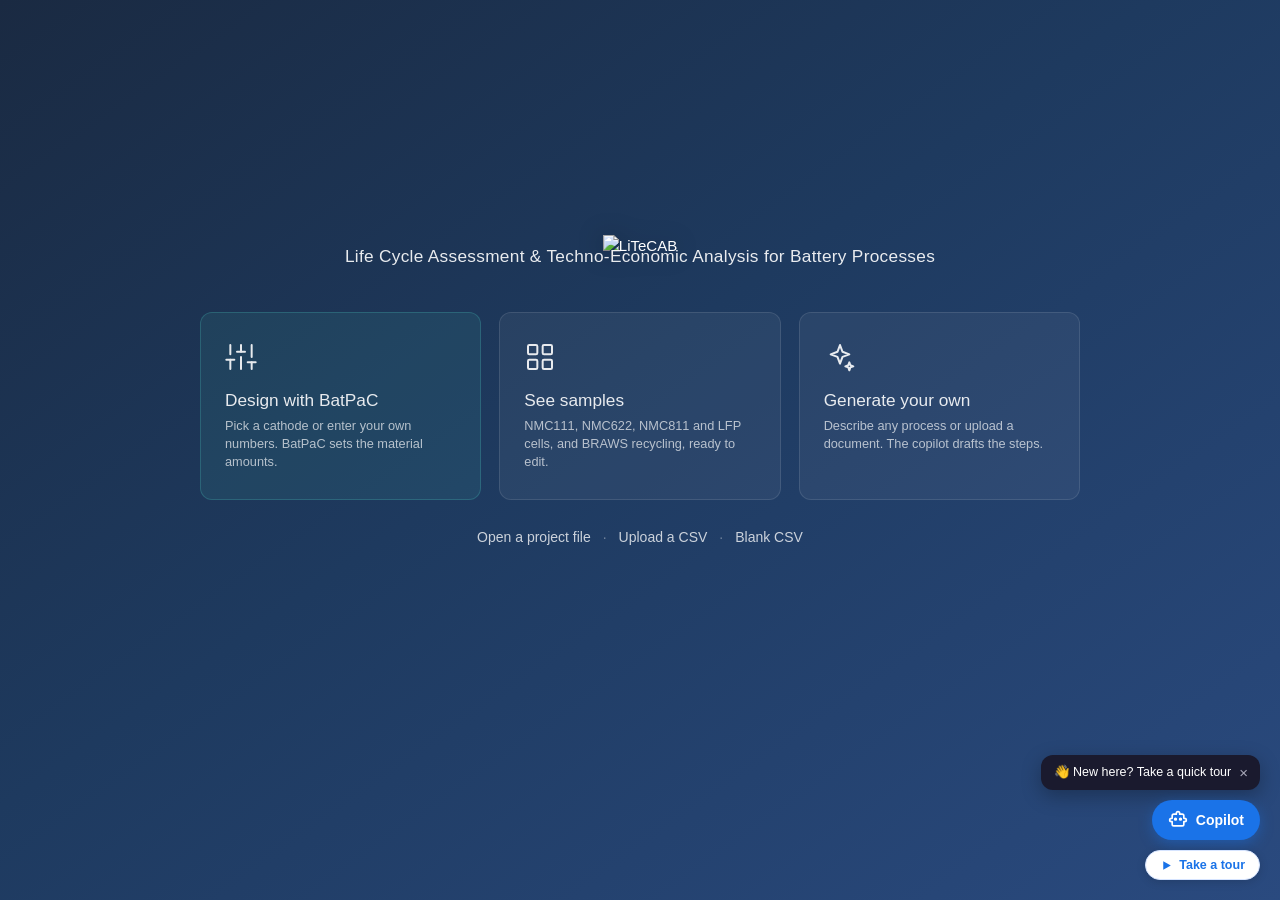
==== commit 714dc0d6: "chore(web): deploy LiTeCAB demo @ Desktop-Lite 2b6e85d" ====
--- a/app/index.html
+++ b/app/index.html
@@ -1 +1 @@
-<!doctype html><html lang="en"><head><meta charset="utf-8"/><link rel="icon" href="/app/favicon.ico"/><meta name="viewport" content="width=device-width,initial-scale=1"/><meta name="theme-color" content="#000000"/><meta name="description" content="LiTeCAB — LCA &amp; TEA for Process Engineering"/><title>LiTeCAB</title><script defer="defer" src="/app/static/js/main.69c15957.js"></script><link href="/app/static/css/main.f138d4c0.css" rel="stylesheet"></head><body><noscript>You need to enable JavaScript to run this app.</noscript><div id="root"></div></body></html>+<!doctype html><html lang="en"><head><meta charset="utf-8"/><link rel="icon" href="/app/favicon.ico"/><meta name="viewport" content="width=device-width,initial-scale=1"/><meta name="theme-color" content="#000000"/><meta name="description" content="LiTeCAB — LCA &amp; TEA for Process Engineering"/><title>LiTeCAB</title><script defer="defer" src="/app/static/js/main.a6b7ff25.js"></script><link href="/app/static/css/main.e2b33aba.css" rel="stylesheet"></head><body><noscript>You need to enable JavaScript to run this app.</noscript><div id="root"></div></body></html>
--- a/app/static/css/main.e2b33aba.css
+++ b/app/static/css/main.e2b33aba.css
@@ -0,0 +1,2 @@
+:root{--color-primary:#1a73e8;--color-primary-hover:#1557b0;--color-primary-light:#e8f0fe;--color-primary-text:#fff;--color-success:#1e8e3e;--color-success-bg:#e6f4ea;--color-warning:#e37400;--color-warning-bg:#fef7e0;--color-error:#d93025;--color-error-bg:#fce8e6;--color-surface:#fff;--color-surface-alt:#f8f9fa;--color-surface-raised:#fff;--color-background:#f1f3f4;--color-text-primary:#1a1a2e;--color-text-secondary:#5f6368;--color-text-tertiary:#9aa0a6;--color-text-on-primary:#fff;--color-border:#dadce0;--color-border-light:#e8eaed;--color-border-focus:var(--color-primary);--shadow-sm:0 1px 2px #0000000f,0 1px 3px #0000001a;--shadow-md:0 2px 6px #00000014,0 4px 12px #0000000f;--shadow-lg:0 8px 24px #0000001f;--space-xs:4px;--space-sm:8px;--space-md:12px;--space-lg:16px;--space-xl:24px;--radius-sm:4px;--radius-md:6px;--radius-lg:8px;--radius-xl:12px;--font-family:"Segoe UI",-apple-system,BlinkMacSystemFont,Roboto,sans-serif;--font-size-xs:13px;--font-size-sm:14px;--font-size-md:14.5px;--font-size-base:15px;--font-size-lg:17px;--font-size-xl:21px;--transition-fast:0.12s ease;--transition-normal:0.2s ease;--toolbar-height:44px;--statusbar-height:28px;--panel-header-height:38px}*{box-sizing:border-box;margin:0;padding:0}body{-webkit-font-smoothing:antialiased;-moz-osx-font-smoothing:grayscale;background-color:#f1f3f4;background-color:var(--color-background);color:#1a1a2e;color:var(--color-text-primary);font-family:Segoe UI,-apple-system,BlinkMacSystemFont,Roboto,sans-serif;font-family:var(--font-family);font-size:15px;font-size:var(--font-size-base);line-height:1.4;overflow:hidden}#root,.app{display:flex;flex-direction:column;height:100vh}.app--dock-open{padding-right:360px}.app--dock-rail{padding-right:60px}.app-toolbar{background:#fff;background:var(--color-surface);border-bottom:1px solid #dadce0;border-bottom:1px solid var(--color-border);gap:8px;gap:var(--space-sm);min-height:44px;min-height:var(--toolbar-height);padding:6px 12px;padding:6px var(--space-md)}.app-toolbar,.toolbar-group{align-items:center;display:flex}.toolbar-group{gap:4px;gap:var(--space-xs)}.toolbar-group+.toolbar-group{border-left:1px solid #e8eaed;border-left:1px solid var(--color-border-light);margin-left:8px;margin-left:var(--space-sm);padding-left:12px;padding-left:var(--space-md)}.toolbar-button{align-items:center;background:#fff;background:var(--color-surface);border:1px solid #dadce0;border:1px solid var(--color-border);border-radius:6px;border-radius:var(--radius-md);color:#1a1a2e;color:var(--color-text-primary);cursor:pointer;display:inline-flex;font-family:inherit;font-size:14px;font-size:var(--font-size-sm);font-weight:500;gap:6px;padding:6px 14px;transition:all .12s ease;transition:all var(--transition-fast);white-space:nowrap}.toolbar-button:hover{background:#f8f9fa;background:var(--color-surface-alt);border-color:#9aa0a6;border-color:var(--color-text-tertiary)}.toolbar-button:active{background:#e8eaed;background:var(--color-border-light);transform:scale(.97)}.toolbar-button:disabled{cursor:not-allowed;opacity:.5}.toolbar-button.primary{background:#1a73e8;background:var(--color-primary);border-color:#1a73e8;border-color:var(--color-primary);color:#fff;color:var(--color-text-on-primary);font-weight:600}.toolbar-button.primary:hover{background:#1557b0;background:var(--color-primary-hover)}.toolbar-button.primary:disabled{background:#9aa0a6;background:var(--color-text-tertiary);border-color:#9aa0a6;border-color:var(--color-text-tertiary)}.toolbar-icon{font-size:15px;line-height:1}.app-content{flex:1 1}.app-content,.left-panel{display:flex;overflow:hidden}.left-panel{background:#fff;background:var(--color-surface);border-right:1px solid #dadce0;border-right:1px solid var(--color-border);flex:0 0 65%;flex-direction:column;max-width:65%}.left-panel-toggle{align-items:center;background:#f8f9fa;background:var(--color-surface-alt);border-bottom:1px solid #dadce0;border-bottom:1px solid var(--color-border);display:flex;flex-shrink:0;gap:0;padding:4px 8px}.toggle-btn{background:none;border:1px solid #dadce0;border:1px solid var(--color-border);color:#5f6368;color:var(--color-text-secondary);cursor:pointer;font-family:inherit;font-size:12px;font-weight:500;padding:4px 14px;transition:all .12s ease}.toggle-btn:first-child{border-radius:4px 0 0 4px;border-right:none}.toggle-btn:last-child{border-radius:0 4px 4px 0}.toggle-btn.active{background:#1a73e8;background:var(--color-primary);border-color:#1a73e8;border-color:var(--color-primary);color:#fff}.toggle-btn:not(.active):hover{background:#e8eaed;background:var(--color-border-light)}.left-panel-diagram{background:#fafafa;flex:1 1;min-height:0;overflow:hidden}.left-panel-diagram .process-tree{height:100%;overflow-y:auto;padding:8px 0;width:100%}.left-panel-specs{background:#fff;background:var(--color-surface);border-top:1px solid #dadce0;border-top:1px solid var(--color-border);flex:0 0 auto;max-height:35%;overflow-y:auto;padding:0}.specs-header{align-items:center;background:#f8f9fa;background:var(--color-surface-alt);border-bottom:1px solid #dadce0;border-bottom:1px solid var(--color-border);display:flex;gap:8px;padding:8px 14px}.specs-process-name{color:#1a1a2e;color:var(--color-text-primary);font-size:14px;font-weight:600}.specs-body{padding:8px 14px}.left-panel-specs::-webkit-scrollbar{width:5px}.left-panel-specs::-webkit-scrollbar-track{background:#0000}.left-panel-specs::-webkit-scrollbar-thumb{background:#0000001f;border-radius:3px}.left-panel-specs::-webkit-scrollbar-thumb:hover{background:#00000040}.right-panel{background:#fff;background:var(--color-surface);display:flex;flex:0 0 35%;flex-direction:column;max-width:35%;overflow:hidden}.right-panel-tabs{align-items:center;background:#f8f9fa;background:var(--color-surface-alt);border-bottom:1px solid #dadce0;border-bottom:1px solid var(--color-border);display:flex;flex-shrink:0;height:40px;padding:0 8px;padding:0 var(--space-sm)}.right-panel-tab{align-items:center;background:none;border:none;border-bottom:2px solid #0000;color:#5f6368;color:var(--color-text-secondary);cursor:pointer;display:flex;font-family:inherit;font-size:14px;font-size:var(--font-size-sm);font-weight:500;height:100%;padding:8px 20px;transition:all .12s ease;transition:all var(--transition-fast)}.right-panel-tab:hover{background:#00000008;color:#1a1a2e;color:var(--color-text-primary)}.right-panel-tab.active{border-bottom-color:#1a73e8;border-bottom-color:var(--color-primary);color:#1a73e8;color:var(--color-primary);font-weight:600}.right-panel-tab-spacer{flex:1 1}.right-panel-action-btn{background:#1a73e8;background:var(--color-primary);border:none;border-radius:4px;border-radius:var(--radius-sm);color:#fff;color:var(--color-text-on-primary);cursor:pointer;font-family:inherit;font-size:14px;font-size:var(--font-size-sm);font-weight:600;margin-left:4px;margin-left:var(--space-xs);padding:5px 14px;transition:all .12s ease;transition:all var(--transition-fast)}.right-panel-action-btn:hover{background:#1557b0;background:var(--color-primary-hover)}.right-panel-action-btn:disabled{cursor:not-allowed;opacity:.5}.right-panel-action-btn.secondary{background:#fff;background:var(--color-surface);border:1px solid #dadce0;border:1px solid var(--color-border);color:#1a1a2e;color:var(--color-text-primary)}.right-panel-action-btn.secondary:hover{background:#f8f9fa;background:var(--color-surface-alt)}.right-panel-content{display:flex;flex:1 1;flex-direction:column;overflow:hidden}.right-panel-content .results-panel{flex:1 1;max-width:none;min-width:0;width:100%}.panel-header{align-items:center;background:#f8f9fa;background:var(--color-surface-alt);border-bottom:1px solid #e8eaed;border-bottom:1px solid var(--color-border-light);box-sizing:border-box;color:#1a1a2e;color:var(--color-text-primary);display:flex;font-size:14.5px;font-size:var(--font-size-md);font-weight:600;height:38px;height:var(--panel-header-height);justify-content:space-between;padding:8px 12px;padding:var(--space-sm) var(--space-md);-webkit-user-select:none;user-select:none}.panel-content{flex:1 1;overflow:auto;padding:12px;padding:var(--space-md)}.explorer-section-header{align-items:center;background:#f8f9fa;background:var(--color-surface-alt);border-bottom:1px solid #e8eaed;border-bottom:1px solid var(--color-border-light);color:#5f6368;color:var(--color-text-secondary);cursor:pointer;display:flex;font-size:14px;font-size:var(--font-size-sm);font-weight:600;letter-spacing:.3px;padding:8px 12px;-webkit-user-select:none;user-select:none}.explorer-section-header:hover{background:#e8eaed;background:var(--color-border-light)}.explorer-section-header .expand-icon{color:#9aa0a6;color:var(--color-text-tertiary);font-size:9px;margin-right:6px}.explorer-section-title{flex:1 1}.explorer-count{color:#9aa0a6;color:var(--color-text-tertiary);font-weight:400;margin-left:4px}.explorer-section-body{padding:2px 0}.explorer-empty{color:#9aa0a6;color:var(--color-text-tertiary);font-style:italic;padding:12px 16px}.explorer-empty,.explorer-group-header{font-size:14px;font-size:var(--font-size-sm)}.explorer-group-header{align-items:center;border-left:3px solid #0000;color:#1a1a2e;color:var(--color-text-primary);cursor:pointer;display:flex;font-weight:500;padding:5px 12px 5px 16px;-webkit-user-select:none;user-select:none}.explorer-group-header:hover{background:#f8f9fa;background:var(--color-surface-alt)}.explorer-group-header .expand-icon{color:#9aa0a6;color:var(--color-text-tertiary);font-size:8px;margin-right:6px}.explorer-group-name{flex:1 1}.explorer-group-count{color:#9aa0a6;color:var(--color-text-tertiary);font-size:13px;font-size:var(--font-size-xs);font-weight:400}.explorer-group-items{padding:0}.explorer-item{align-items:center;border-left:3px solid #0000;color:#5f6368;color:var(--color-text-secondary);cursor:pointer;display:flex;font-size:14px;font-size:var(--font-size-sm);gap:6px;padding:4px 12px 4px 32px;transition:background .12s ease;transition:background var(--transition-fast)}.explorer-item:hover{background:#f8f9fa;background:var(--color-surface-alt)}.explorer-item.selected{background:#e8f0fe;background:var(--color-primary-light);border-left-color:#1a73e8;border-left-color:var(--color-primary);color:#1a1a2e;color:var(--color-text-primary)}.explorer-item-id{color:#9aa0a6;color:var(--color-text-tertiary);font-size:13px;font-size:var(--font-size-xs);font-weight:500;min-width:36px}.explorer-item-name{flex:1 1;overflow:hidden;text-overflow:ellipsis;white-space:nowrap}.process-tree{width:100%}.tree-item{align-items:center;border-radius:4px;border-radius:var(--radius-sm);cursor:pointer;display:flex;font-size:14px;font-size:var(--font-size-sm);margin-bottom:2px;padding:6px 8px}.tree-item:hover{background:#f8f9fa;background:var(--color-surface-alt)}.tree-item.selected{background:#fff;background:var(--color-surface-raised);border-left:3px solid #1a73e8;border-left:3px solid var(--color-primary)}.tree-item.category{background:#f8f9fa;background:var(--color-surface-alt);color:#5f6368;color:var(--color-text-secondary);font-weight:600;margin-top:8px;margin-top:var(--space-sm)}.tree-item.process{margin-left:12px;margin-left:var(--space-md);position:relative}.tree-item.process:before{background:#9aa0a6;background:var(--color-text-tertiary);border-radius:50%;content:"";height:4px;left:-8px;position:absolute;top:50%;width:4px}.process-diagram{flex:1 1;min-width:600px;position:relative}.diagram-canvas{background:#f8f9fa;background:var(--color-surface-alt);border:1px solid #e8eaed;border:1px solid var(--color-border-light);height:100%;overflow:hidden;position:relative;width:100%}.process-node{align-items:center;background:#fff;background:var(--color-surface);border:2px solid #1a73e8;border:2px solid var(--color-primary);border-radius:6px;border-radius:var(--radius-md);box-shadow:0 1px 2px #0000000f,0 1px 3px #0000001a;box-shadow:var(--shadow-sm);cursor:pointer;display:flex;flex-direction:column;font-size:13px;font-size:var(--font-size-xs);height:80px;justify-content:center;padding:8px;padding:var(--space-sm);position:absolute;text-align:center;transition:all .12s ease;transition:all var(--transition-fast);width:120px}.process-node:hover{box-shadow:0 2px 6px #00000014,0 4px 12px #0000000f;box-shadow:var(--shadow-md);transform:translateY(-1px)}.process-node.selected{background:#fce8e6;background:var(--color-error-bg);border-color:#d93025;border-color:var(--color-error)}.process-node.preparation{border-color:#1e8e3e;border-color:var(--color-success)}.process-node.disassembly{border-color:#e37400;border-color:var(--color-warning)}.process-node.chemical-processing{border-color:#1a73e8;border-color:var(--color-primary)}.process-node.thermal-processing{border-color:#d93025;border-color:var(--color-error)}.node-title{font-weight:600;line-height:1.1;margin-bottom:4px;margin-bottom:var(--space-xs)}.node-details{color:#9aa0a6;color:var(--color-text-tertiary);font-size:13px;font-size:var(--font-size-xs);line-height:1.1}.connection-line{background:#9aa0a6;background:var(--color-text-tertiary);height:2px;pointer-events:none;position:absolute;transform-origin:left center;z-index:1}.connection-arrow{border-bottom:3px solid #0000;border-left:6px solid #9aa0a6;border-left:6px solid var(--color-text-tertiary);border-top:3px solid #0000;height:0;position:absolute;width:0;z-index:2}.results-panel{min-width:280px;width:320px}.results-tabs{background:var(--color-surface-alt);border-bottom:1px solid #e8eaed;border-bottom:1px solid var(--color-border-light)}.tab-button{background:none;border:none;border-bottom:2px solid #0000;cursor:pointer;flex:1 1;font-size:14px;font-size:var(--font-size-sm);font-weight:500;padding:8px 12px;padding:var(--space-sm) var(--space-md);transition:all .12s ease;transition:all var(--transition-fast)}.tab-button.active{background:#fff;background:var(--color-surface);border-bottom-color:#1a73e8;border-bottom-color:var(--color-primary);color:#1a73e8;color:var(--color-primary)}.tab-content{padding:12px;padding:var(--space-md)}.result-section{margin-bottom:16px;margin-bottom:var(--space-lg)}.result-section h4{color:#1a1a2e;color:var(--color-text-primary);font-size:14.5px;font-size:var(--font-size-md);margin-bottom:var(--space-sm)}.result-item{align-items:center;border-bottom:1px solid #e8eaed;border-bottom:1px solid var(--color-border-light);font-size:14px;font-size:var(--font-size-sm);padding:8px 0;padding:var(--space-sm) 0}.result-label{color:#9aa0a6;color:var(--color-text-tertiary)}.result-value{color:#1a1a2e;color:var(--color-text-primary)}.result-value.positive{color:#1e8e3e;color:var(--color-success)}.result-value.negative{color:#d93025;color:var(--color-error)}.status-bar{align-items:center;background:#f8f9fa;background:var(--color-surface-alt);border-top:1px solid #dadce0;border-top:1px solid var(--color-border);color:#5f6368;color:var(--color-text-secondary);display:flex;font-size:13px;font-size:var(--font-size-xs);justify-content:space-between;min-height:28px;min-height:var(--statusbar-height);padding:3px 12px;padding:3px var(--space-md);-webkit-user-select:none;user-select:none}.status-left,.status-right{align-items:center;display:flex;gap:12px;gap:var(--space-md)}.resolution-status-indicator{border-radius:4px;border-radius:var(--radius-sm);cursor:pointer;font-weight:500;padding:2px 8px;padding:2px var(--space-sm);transition:all .12s ease;transition:all var(--transition-fast)}.resolution-status-indicator.resolved{background:#e6f4ea;background:var(--color-success-bg);border:1px solid #1e8e3e;border:1px solid var(--color-success);color:#1e8e3e;color:var(--color-success)}.resolution-status-indicator.resolved:hover{background:#1e8e3e;background:var(--color-success)}.resolution-status-indicator.unresolved{background:#fce8e6;background:var(--color-error-bg);border:1px solid #d93025;border:1px solid var(--color-error);color:#d93025;color:var(--color-error)}.resolution-status-indicator.unresolved:hover{background:#d93025;background:var(--color-error)}.btn{align-items:center;background:#1a73e8;background:var(--color-primary);border:none;border-radius:6px;border-radius:var(--radius-md);color:#fff;color:var(--color-text-on-primary);cursor:pointer;display:inline-flex;font-family:inherit;font-size:14.5px;font-size:var(--font-size-md);font-weight:500;gap:6px;padding:8px 16px;padding:var(--space-sm) var(--space-lg);transition:all .12s ease;transition:all var(--transition-fast)}.btn:hover{background:#1557b0;background:var(--color-primary-hover);box-shadow:0 1px 2px #0000000f,0 1px 3px #0000001a;box-shadow:var(--shadow-sm)}.btn:active{transform:scale(.97)}.btn:disabled{background:#9aa0a6;background:var(--color-text-tertiary);box-shadow:none;cursor:not-allowed}.btn.secondary{background:#f8f9fa;background:var(--color-surface-alt);border:1px solid #dadce0;border:1px solid var(--color-border);color:#1a1a2e;color:var(--color-text-primary)}.btn.secondary:hover{background:#e8eaed;background:var(--color-border-light)}.btn.success{background:#1e8e3e;background:var(--color-success)}.btn.success:hover{background:#137333}.form-group{margin-bottom:var(--space-lg)}.form-label{color:#1a1a2e;color:var(--color-text-primary);display:block;font-weight:500;margin-bottom:8px;margin-bottom:var(--space-sm)}.form-input,.form-label{font-size:14px;font-size:var(--font-size-sm)}.form-input{border:1px solid #dadce0;border:1px solid var(--color-border);border-radius:6px;border-radius:var(--radius-md);padding:8px 12px;padding:var(--space-sm) var(--space-md);width:100%}.form-input:focus{border-color:#1a73e8;border-color:var(--color-primary);box-shadow:0 0 0 2px #0078d433;outline:none}.text-center{text-align:center}.text-right{text-align:right}.mt-1{margin-top:4px;margin-top:var(--space-xs)}.mt-2{margin-top:8px;margin-top:var(--space-sm)}.mt-3{margin-top:12px;margin-top:var(--space-md)}.mb-1{margin-bottom:4px;margin-bottom:var(--space-xs)}.mb-2{margin-bottom:8px;margin-bottom:var(--space-sm)}.mb-3{margin-bottom:12px;margin-bottom:var(--space-md)}.loading{align-items:center;color:#9aa0a6;color:var(--color-text-tertiary);display:flex;font-size:14.5px;font-size:var(--font-size-md);justify-content:center;padding:16px;padding:var(--space-lg)}.spinner{animation:spin .8s linear infinite;border:2px solid #e8eaed;border-top:2px solid #1a73e8;border:2px solid var(--color-border-light);border-radius:50%;border-top-color:var(--color-primary);flex-shrink:0;height:16px;margin-right:8px;margin-right:var(--space-sm);width:16px}.spinner-lg{border-width:3px;height:28px;width:28px}.empty-state{align-items:center;color:#9aa0a6;color:var(--color-text-tertiary);display:flex;flex-direction:column;gap:12px;gap:var(--space-md);height:100%;justify-content:center;padding:24px 16px;padding:var(--space-xl) var(--space-lg);text-align:center}.empty-state-icon{font-size:36px;opacity:.5}.empty-state-title{color:#5f6368;color:var(--color-text-secondary);font-size:15px;font-size:var(--font-size-base);font-weight:600}.empty-state-text{font-size:14px;font-size:var(--font-size-sm);line-height:1.5;max-width:280px}.empty-state-action{margin-top:8px;margin-top:var(--space-sm)}@keyframes spin{0%{transform:rotate(0deg)}to{transform:rotate(1turn)}}.modal-portal{height:0;left:0;position:fixed;top:0;width:0;z-index:10000}.modal-overlay{align-items:center;animation:modalFadeIn .15s ease-out;background:#00000080;bottom:0;display:flex;justify-content:center;left:0;position:fixed;right:0;top:0;z-index:10001}@keyframes modalFadeIn{0%{opacity:0}to{opacity:1}}@keyframes modalSlideIn{0%{opacity:0;transform:translateY(-12px) scale(.97)}to{opacity:1;transform:translateY(0) scale(1)}}.modal-dialog{animation:modalSlideIn .2s ease-out;background:#fff;background:var(--color-surface,#fff);border-radius:10px;box-shadow:0 8px 32px #0003,0 2px 8px #0000001a;max-width:460px;overflow:hidden;width:90%}.modal-header{align-items:center;display:flex;gap:12px;padding:20px 24px 0}.modal-title{color:#1a1a2e;color:var(--color-text-primary,#1a1a2e);font-size:17px;font-weight:600;margin:0}.modal-icon{align-items:center;border-radius:50%;display:flex;flex-shrink:0;font-size:15px;font-weight:700;height:32px;justify-content:center;width:32px}.modal-icon-info{background:#e8f0fe;color:#1a73e8}.modal-icon-success{background:#e6f4ea;color:#1e8e3e}.modal-icon-warning{background:#fef7e0;color:#e37400}.modal-icon-error{background:#fce8e6;color:#d93025}.modal-body{padding:16px 24px}.modal-message{color:#5f6368;color:var(--color-text-secondary,#5f6368);font-size:14.5px;line-height:1.6;margin:0;white-space:pre-wrap;word-break:break-word}.modal-input{background:#fff;background:var(--color-surface,#fff);border:1.5px solid #dadce0;border:1.5px solid var(--color-border,#dadce0);border-radius:6px;box-sizing:border-box;color:#1a1a2e;color:var(--color-text-primary,#1a1a2e);font-family:inherit;font-size:14px;margin-top:12px;padding:10px 14px;transition:border-color .2s,box-shadow .2s;width:100%}.modal-input:focus{border-color:#1a73e8;border-color:var(--color-primary,#1a73e8);box-shadow:0 0 0 3px #1a73e826;outline:none}.modal-footer{display:flex;gap:8px;justify-content:flex-end;padding:12px 24px 20px}.modal-btn{border:1.5px solid #dadce0;border:1.5px solid var(--color-border,#dadce0);border-radius:6px;cursor:pointer;font-family:inherit;font-size:14px;font-weight:500;min-width:72px;padding:8px 20px;text-align:center;transition:background .15s,box-shadow .15s,transform .1s}.modal-btn:active{transform:scale(.97)}.modal-btn:disabled{cursor:not-allowed;opacity:.5}.modal-btn-primary{background:#1a73e8!important;border-color:#1a73e8!important;color:#fff!important}.modal-btn-primary:hover:not(:disabled){background:#1557b0!important;box-shadow:0 1px 3px #00000026}.modal-btn-secondary{background:#f1f3f4!important;border-color:#dadce0!important;color:#1a1a2e!important}.modal-btn-secondary:hover:not(:disabled){background:#dadce0!important}.ai-builder-overlay{align-items:center;animation:ai-fade-in .25s ease-out;-webkit-backdrop-filter:blur(6px);backdrop-filter:blur(6px);background:#0a0f19d9;display:flex;inset:0;justify-content:center;position:fixed;z-index:1000}@keyframes ai-fade-in{0%{opacity:0}to{opacity:1}}.ai-builder-modal{animation:ai-slide-up .3s ease-out;background:#162236;border:1px solid #ffffff14;border-radius:16px;box-shadow:0 24px 80px #00000080;display:flex;flex-direction:column;height:88vh;max-width:1200px;overflow:hidden;width:94vw}@keyframes ai-slide-up{0%{opacity:0;transform:translateY(24px)}to{opacity:1;transform:translateY(0)}}.ai-builder-header{align-items:center;border-bottom:1px solid #ffffff0f;display:flex;flex-shrink:0;justify-content:space-between;padding:16px 24px}.ai-builder-header h2{color:#fff;font-size:1.15em;font-weight:500;margin:0}.ai-builder-header-actions{align-items:center;display:flex;gap:8px}.ai-builder-close{background:none;border:none;border-radius:6px;color:#fff6;cursor:pointer;font-size:22px;line-height:1;padding:4px 10px;transition:color .15s}.ai-builder-close:hover{background:#ffffff0f;color:#fffc}.ai-builder-body{display:flex;flex:1 1;overflow:hidden}.ai-chat-pane{border-right:1px solid #ffffff0f;flex:1 1;min-width:0}.ai-chat-pane,.ai-preview-pane{display:flex;flex-direction:column}.ai-preview-pane{background:#111d2e;flex-shrink:0;width:420px}.ai-preview-header{align-items:center;border-bottom:1px solid #ffffff0f;display:flex;flex-shrink:0;justify-content:space-between;padding:12px 16px}.ai-preview-header span{color:#fff9;font-size:.85em;font-weight:500;letter-spacing:.5px;text-transform:uppercase}.ai-preview-body{flex:1 1;overflow:auto;padding:12px 16px}.ai-preview-body pre{color:#a8c7e8;font-family:Consolas,Monaco,Courier New,monospace;font-size:12px;line-height:1.5;margin:0;white-space:pre-wrap;word-break:break-word}.ai-preview-empty{align-items:center;color:#ffffff40;display:flex;font-size:.9em;height:100%;justify-content:center;padding:24px;text-align:center}.ai-chat-messages{display:flex;flex:1 1;flex-direction:column;gap:16px;overflow-y:auto;padding:20px}.ai-chat-welcome{color:#ffffff80;padding:40px 24px;text-align:center}.ai-chat-welcome h3{color:#fffc;font-size:1.1em;font-weight:500;margin:0 0 12px}.ai-chat-welcome p{font-size:.9em;line-height:1.5;margin:0 0 6px}.ai-msg{word-wrap:break-word;border-radius:12px;font-size:.9em;line-height:1.55;max-width:85%;padding:12px 16px}.ai-msg.user{align-self:flex-end;background:#4fd1c526;border:1px solid #4fd1c533;color:#d0f0ec}.ai-msg.assistant{align-self:flex-start;background:#ffffff0d;border:1px solid #ffffff14;color:#ffffffd9}.ai-msg.error{align-self:flex-start;background:#ff50501a;border:1px solid #ff505033;color:#f99}.ai-msg .file-tag{align-items:center;background:#ffffff14;border-radius:6px;color:#fff9;display:inline-flex;font-size:.85em;gap:4px;margin-bottom:6px;padding:2px 8px}.ai-msg-thinking{align-items:center;align-self:flex-start;color:#fff6;display:flex;font-size:.9em;gap:8px;padding:12px 20px}.ai-thinking-dots span{animation:ai-dot-pulse 1.4s infinite both;background:#4fd1c580;border-radius:50%;display:inline-block;height:6px;width:6px}.ai-thinking-dots span:nth-child(2){animation-delay:.2s}.ai-thinking-dots span:nth-child(3){animation-delay:.4s}@keyframes ai-dot-pulse{0%,80%,to{opacity:.3;transform:scale(.8)}40%{opacity:1;transform:scale(1.1)}}.ai-chat-input-area{border-top:1px solid #ffffff0f;display:flex;flex-direction:column;flex-shrink:0;gap:10px;padding:16px 20px}.ai-chat-input-row{align-items:flex-end;display:flex;gap:8px}.ai-chat-textarea{background:#ffffff0d;border:1px solid #ffffff1a;border-radius:10px;color:#fff;flex:1 1;font-family:inherit;font-size:.9em;line-height:1.4;max-height:120px;min-height:42px;outline:none;padding:10px 14px;resize:none;transition:border-color .2s}.ai-chat-textarea:focus{border-color:#4fd1c566}.ai-chat-textarea::placeholder{color:#ffffff4d}.ai-send-btn{background:#4fd1c5;border:none;border-radius:10px;color:#1a2332;cursor:pointer;font-size:.85em;font-weight:600;padding:10px 18px;transition:all .2s;white-space:nowrap}.ai-send-btn:hover:not(:disabled){background:#5ee0d4}.ai-send-btn:disabled{cursor:not-allowed;opacity:.4}.ai-upload-btn{align-items:center;background:#ffffff0f;border:1px solid #ffffff1a;border-radius:10px;color:#fff9;cursor:pointer;display:flex;font-size:.85em;gap:4px;padding:10px 14px;transition:all .2s}.ai-upload-btn:hover{background:#ffffff1a;color:#fffc}.ai-file-pending{align-items:center;background:#4fd1c514;border:1px solid #4fd1c526;border-radius:6px;color:#fff9;display:flex;font-size:.82em;gap:6px;padding:4px 10px}.ai-file-pending button{background:none;border:none;color:#ffffff4d;cursor:pointer;font-size:1.1em;line-height:1;padding:0 2px}.ai-file-pending button:hover{color:#ff5050cc}.ai-builder-footer{align-items:center;border-top:1px solid #ffffff0f;display:flex;flex-shrink:0;gap:12px;justify-content:flex-end;padding:14px 24px}.ai-load-btn{background:#4fd1c5;border:none;border-radius:10px;color:#1a2332;cursor:pointer;font-size:.9em;font-weight:600;padding:10px 24px;transition:all .2s}.ai-load-btn:hover:not(:disabled){background:#5ee0d4;transform:translateY(-1px)}.ai-load-btn:disabled{cursor:not-allowed;opacity:.35}.ai-download-btn{background:#ffffff0f;border:1px solid #ffffff1a;border-radius:10px;color:#ffffffb3;cursor:pointer;font-size:.9em;padding:10px 18px;transition:all .2s}.ai-download-btn:hover:not(:disabled){background:#ffffff1a;color:#fff}.ai-download-btn:disabled{cursor:not-allowed;opacity:.35}@media (max-width:900px){.ai-builder-body{flex-direction:column}.ai-preview-pane{border-top:1px solid #ffffff0f;height:240px;width:100%}.ai-chat-pane,.ai-preview-pane{border-right:none}}.bp-screen{background:var(--color-surface);border:1px solid var(--color-border);border-radius:var(--radius-xl);box-shadow:var(--shadow-sm);color:var(--color-text-primary);padding:20px 24px 24px;text-align:left}.bp-back{align-items:center;background:none;border:none;color:var(--color-primary);cursor:pointer;display:inline-flex;font:inherit;font-size:14px;font-weight:500;gap:4px;margin-bottom:8px;padding:4px 0}.bp-title{align-items:center;display:flex;font-size:1.35em;font-weight:600;gap:8px;margin:0 0 14px}.bp-error{background:var(--color-error-bg);border-radius:var(--radius-lg);color:var(--color-error);font-size:13px;margin-bottom:12px;padding:8px 12px}.bp-retry{background:none;border:none;color:inherit;cursor:pointer;font:inherit;font-weight:600;margin-left:10px;padding:0;text-decoration:underline}.bp-step{border-top:1px solid var(--color-border-light);container-type:inline-size;padding:14px 0 4px}.bp-step h3{font-size:15px;font-weight:600;margin:0 0 10px}.bp-optional{color:var(--color-text-tertiary);font-size:12px;font-weight:400;margin-left:6px}.bp-hint{color:var(--color-text-secondary);font-size:13px;margin:-4px 0 10px}.bp-families{grid-gap:8px;display:grid;gap:8px}.bp-family{grid-gap:8px;align-items:center;display:grid;gap:8px;grid-template-columns:130px 1fr}.bp-family-name{color:var(--color-text-secondary);font-size:13px}.bp-chips{display:flex;flex-wrap:wrap;gap:6px}.bp-chip{background:var(--color-surface);border:1px solid var(--color-border);border-radius:999px;color:var(--color-text-primary);cursor:pointer;font:inherit;font-size:13px;font-weight:500;padding:5px 12px;transition:border-color var(--transition-fast),background var(--transition-fast)}.bp-chip--on,.bp-chip:hover{border-color:var(--color-primary)}.bp-chip--on{background:var(--color-primary);color:var(--color-text-on-primary)}.bp-chip-mark{margin-left:1px}.bp-material{grid-gap:6px;display:grid;gap:6px;max-width:560px}.bp-material-row{grid-gap:8px;align-items:center;display:grid;font-size:13px;gap:8px;grid-template-columns:minmax(150px,190px) 110px 56px auto}.bp-material-row input{border:1px solid var(--color-border);border-radius:var(--radius-md);font:inherit;font-size:13px;padding:5px 8px;text-align:right;width:100%}.bp-material-row input:focus{border-color:var(--color-border-focus);box-shadow:0 0 0 2px var(--color-primary-light);outline:none}.bp-material-row input[aria-invalid=true]{border-color:var(--color-error)}.bp-material-unit{color:var(--color-text-secondary)}.bp-material-error{color:var(--color-error);font-size:12px;grid-column:2/-1}.bp-tag{border-radius:999px;font-size:11px;font-weight:600;justify-self:start;padding:2px 8px}.bp-tag--batpac{background:var(--color-surface-alt);border:1px solid var(--color-border-light);color:var(--color-text-secondary)}.bp-tag--yours{background:var(--color-primary-light);border:1px solid #c6dafc;color:var(--color-primary)}.bp-cards{grid-gap:12px;display:grid;gap:12px;grid-auto-columns:minmax(0,1fr);grid-auto-flow:column}@container (max-width: 620px){.bp-cards{grid-auto-flow:row;grid-template-columns:minmax(0,1fr)}.bp-metrics{max-width:340px}}.bp-card{background:var(--color-surface);border:1px solid var(--color-border);border-radius:var(--radius-lg);display:flex;flex-direction:column;min-width:0;padding:12px 14px}.bp-card h4{font-size:14px;font-weight:600;margin:0 0 4px}.bp-card-desc{color:var(--color-text-secondary);flex:1 1;font-size:12.5px;line-height:1.4;margin:0 0 10px}.bp-metrics{grid-gap:4px;display:grid;gap:4px;margin:0 0 12px}.bp-metrics--empty{color:var(--color-text-tertiary);font-size:13px}.bp-metric{align-items:baseline;display:flex;font-size:12.5px;gap:8px;justify-content:space-between}.bp-metric dt{color:var(--color-text-secondary)}.bp-metric dd{align-items:baseline;display:flex;gap:6px;margin:0;white-space:nowrap}.bp-metric-value{font-feature-settings:"tnum";font-size:15px;font-variant-numeric:tabular-nums;font-weight:600}.bp-delta{color:var(--color-text-tertiary);font-size:11.5px;font-weight:600;min-width:34px;text-align:right}.bp-delta--good{color:var(--color-success)}.bp-delta--bad{color:var(--color-warning)}.bp-use{background:var(--color-primary);border:none;border-radius:var(--radius-md);color:var(--color-text-on-primary);cursor:pointer;font:inherit;font-size:13px;font-weight:600;padding:7px 12px}.bp-use:hover{background:var(--color-primary-hover)}.bp-use:disabled{background:#a0c4f1;cursor:default}@media (max-width:640px){.bp-screen{padding:16px}.bp-family{gap:4px;grid-template-columns:1fr}.bp-material-row{grid-template-columns:1fr 100px 48px auto}}.react-flow{direction:ltr}.react-flow__container{height:100%;left:0;position:absolute;top:0;width:100%}.react-flow__pane{cursor:grab;z-index:1}.react-flow__pane.selection{cursor:pointer}.react-flow__pane.dragging{cursor:grabbing}.react-flow__viewport{pointer-events:none;transform-origin:0 0;z-index:2}.react-flow__renderer{z-index:4}.react-flow__selection{z-index:6}.react-flow__nodesselection-rect:focus,.react-flow__nodesselection-rect:focus-visible{outline:none}.react-flow .react-flow__edges{overflow:visible;pointer-events:none}.react-flow__connection-path,.react-flow__edge-path{stroke:#b1b1b7;stroke-width:1;fill:none}.react-flow__edge{cursor:pointer;pointer-events:visibleStroke}.react-flow__edge.animated path{stroke-dasharray:5;animation:dashdraw .5s linear infinite}.react-flow__edge.animated path.react-flow__edge-interaction{stroke-dasharray:none;animation:none}.react-flow__edge.inactive{pointer-events:none}.react-flow__edge.selected,.react-flow__edge:focus,.react-flow__edge:focus-visible{outline:none}.react-flow__edge.selected .react-flow__edge-path,.react-flow__edge:focus .react-flow__edge-path,.react-flow__edge:focus-visible .react-flow__edge-path{stroke:#555}.react-flow__edge-textwrapper{pointer-events:all}.react-flow__edge-textbg{fill:#fff}.react-flow__edge .react-flow__edge-text{pointer-events:none;-webkit-user-select:none;user-select:none}.react-flow__connection{pointer-events:none}.react-flow__connection .animated{stroke-dasharray:5;animation:dashdraw .5s linear infinite}.react-flow__connectionline{z-index:1001}.react-flow__nodes{pointer-events:none;transform-origin:0 0}.react-flow__node{box-sizing:border-box;cursor:grab;pointer-events:all;position:absolute;transform-origin:0 0;-webkit-user-select:none;user-select:none}.react-flow__node.dragging{cursor:grabbing}.react-flow__nodesselection{pointer-events:none;transform-origin:left top;z-index:3}.react-flow__nodesselection-rect{cursor:grab;pointer-events:all;position:absolute}.react-flow__handle{background:#1a192b;border:1px solid #fff;border-radius:100%;height:6px;min-height:5px;min-width:5px;pointer-events:none;position:absolute;width:6px}.react-flow__handle.connectionindicator{cursor:crosshair;pointer-events:all}.react-flow__handle-bottom{bottom:-4px;left:50%;top:auto;transform:translate(-50%)}.react-flow__handle-top{left:50%;top:-4px;transform:translate(-50%)}.react-flow__handle-left{left:-4px;top:50%;transform:translateY(-50%)}.react-flow__handle-right{right:-4px;top:50%;transform:translateY(-50%)}.react-flow__edgeupdater{cursor:move;pointer-events:all}.react-flow__panel{margin:15px;position:absolute;z-index:5}.react-flow__panel.top{top:0}.react-flow__panel.bottom{bottom:0}.react-flow__panel.left{left:0}.react-flow__panel.right{right:0}.react-flow__panel.center{left:50%;transform:translateX(-50%)}.react-flow__attribution{background:#ffffff80;font-size:10px;margin:0;padding:2px 3px}.react-flow__attribution a{color:#999;text-decoration:none}@keyframes dashdraw{0%{stroke-dashoffset:10}}.react-flow__edgelabel-renderer{height:100%;pointer-events:none;position:absolute;-webkit-user-select:none;user-select:none;width:100%}.react-flow__edge.updating .react-flow__edge-path{stroke:#777}.react-flow__edge-text{font-size:10px}.react-flow__node.selectable:focus,.react-flow__node.selectable:focus-visible{outline:none}.react-flow__node-default,.react-flow__node-group,.react-flow__node-input,.react-flow__node-output{background-color:#fff;border:1px solid #1a192b;border-radius:3px;color:#222;font-size:12px;padding:10px;text-align:center;width:150px}.react-flow__node-default.selectable:hover,.react-flow__node-group.selectable:hover,.react-flow__node-input.selectable:hover,.react-flow__node-output.selectable:hover{box-shadow:0 1px 4px 1px #00000014}.react-flow__node-default.selectable.selected,.react-flow__node-default.selectable:focus,.react-flow__node-default.selectable:focus-visible,.react-flow__node-group.selectable.selected,.react-flow__node-group.selectable:focus,.react-flow__node-group.selectable:focus-visible,.react-flow__node-input.selectable.selected,.react-flow__node-input.selectable:focus,.react-flow__node-input.selectable:focus-visible,.react-flow__node-output.selectable.selected,.react-flow__node-output.selectable:focus,.react-flow__node-output.selectable:focus-visible{box-shadow:0 0 0 .5px #1a192b}.react-flow__node-group{background-color:#f0f0f040}.react-flow__nodesselection-rect,.react-flow__selection{background:#0059dc14;border:1px dotted #0059dccc}.react-flow__nodesselection-rect:focus,.react-flow__nodesselection-rect:focus-visible,.react-flow__selection:focus,.react-flow__selection:focus-visible{outline:none}.react-flow__controls{box-shadow:0 0 2px 1px #00000014}.react-flow__controls-button{align-items:center;background:#fefefe;border:none;border-bottom:1px solid #eee;box-sizing:initial;cursor:pointer;display:flex;height:16px;justify-content:center;padding:5px;-webkit-user-select:none;user-select:none;width:16px}.react-flow__controls-button:hover{background:#f4f4f4}.react-flow__controls-button svg{max-height:12px;max-width:12px;width:100%}.react-flow__controls-button:disabled{pointer-events:none}.react-flow__controls-button:disabled svg{fill-opacity:.4}.react-flow__minimap{background-color:#fff}.react-flow__minimap svg{display:block}.react-flow__resize-control{position:absolute}.react-flow__resize-control.left,.react-flow__resize-control.right{cursor:ew-resize}.react-flow__resize-control.bottom,.react-flow__resize-control.top{cursor:ns-resize}.react-flow__resize-control.bottom.right,.react-flow__resize-control.top.left{cursor:nwse-resize}.react-flow__resize-control.bottom.left,.react-flow__resize-control.top.right{cursor:nesw-resize}.react-flow__resize-control.handle{background-color:#3367d9;border:1px solid #fff;border-radius:1px;height:4px;transform:translate(-50%,-50%);width:4px}.react-flow__resize-control.handle.left{left:0;top:50%}.react-flow__resize-control.handle.right{left:100%;top:50%}.react-flow__resize-control.handle.top{left:50%;top:0}.react-flow__resize-control.handle.bottom{left:50%;top:100%}.react-flow__resize-control.handle.bottom.left,.react-flow__resize-control.handle.top.left{left:0}.react-flow__resize-control.handle.bottom.right,.react-flow__resize-control.handle.top.right{left:100%}.react-flow__resize-control.line{border:0 solid #3367d9}.react-flow__resize-control.line.left,.react-flow__resize-control.line.right{height:100%;top:0;transform:translate(-50%);width:1px}.react-flow__resize-control.line.left{border-left-width:1px;left:0}.react-flow__resize-control.line.right{border-right-width:1px;left:100%}.react-flow__resize-control.line.bottom,.react-flow__resize-control.line.top{height:1px;left:0;transform:translateY(-50%);width:100%}.react-flow__resize-control.line.top{border-top-width:1px;top:0}.react-flow__resize-control.line.bottom{border-bottom-width:1px;top:100%}.lci-inputs-container{background:#f9f9f9;border-radius:4px;margin-top:16px;padding:16px;width:100%}.lci-inputs-header{align-items:center;display:flex;justify-content:space-between;margin-bottom:16px}.lci-inputs-header h3{color:#333;font-size:16px;font-weight:600;margin:0}.btn-add-input{background:#007bff;border:none;border-radius:4px;color:#fff;cursor:pointer;font-size:14px;padding:6px 12px;transition:background .2s}.btn-add-input:hover:not(:disabled){background:#0056b3}.btn-add-input:disabled{background:#ccc;cursor:not-allowed}.resolution-progress{background:#fff3cd;border:1px solid #ffc107;border-radius:4px;color:#856404;font-weight:500;margin-bottom:12px;padding:12px;text-align:center}.lci-inputs-table{background:#fff;border:1px solid #ddd;border-collapse:collapse;font-size:14px;width:100%}.lci-inputs-table thead{background:#f5f5f5;font-weight:600}.lci-inputs-table td,.lci-inputs-table th{border-bottom:1px solid #ddd;padding:10px;text-align:left}.lci-inputs-table th{color:#555;font-weight:600}.no-inputs{color:#999;font-style:italic;padding:40px!important;text-align:center}.cell-type{color:#666;font-weight:500;width:80px}.cell-name{font-weight:500;width:150px}.cell-quantity{width:100px}.quantity-value{border-radius:3px;cursor:pointer;padding:4px 8px;transition:background .2s}.quantity-value:hover{background:#f0f0f0}.quantity-input{border:1px solid #007bff;border-radius:3px;font-size:14px;padding:4px 8px;width:80px}.cell-unit{color:#666;width:100px}.cell-activity{max-width:300px}.activity-info{font-size:13px}.activity-name{color:#333;font-weight:500;overflow:hidden;text-overflow:ellipsis;white-space:nowrap}.activity-details{color:#666;font-size:12px;margin-top:2px}.activity-not-linked,.activity-skipped{color:#999;font-style:italic}.cell-status{font-weight:500;width:100px}.status-icon{font-size:16px;margin-right:6px}.status-linked,.status-linked .status-icon{color:#28a745}.status-warning,.status-warning .status-icon{color:#ffc107}.status-info,.status-info .status-icon{color:#17a2b8}.status-error,.status-error .status-icon{color:#dc3545}.status-skipped,.status-skipped .status-icon{color:#6c757d}.status-unknown{color:#999}.cell-action{text-align:center;width:120px}.cell-action button{margin:0 2px}.btn-resolve{background:#17a2b8;border:none;border-radius:3px;color:#fff;cursor:pointer;font-size:13px;padding:4px 12px;transition:background .2s}.btn-resolve:hover:not(:disabled){background:#138496}.btn-resolve:disabled{background:#ccc;cursor:not-allowed}.btn-delete{background:#dc3545;border:none;border-radius:3px;color:#fff;cursor:pointer;font-size:13px;font-weight:700;padding:4px 8px;transition:background .2s}.btn-delete:hover:not(:disabled){background:#c82333}.btn-delete:disabled{background:#ccc;cursor:not-allowed}.resolution-summary{align-items:center;background:#fff;border:1px solid #ddd;border-radius:4px;display:flex;font-size:14px;justify-content:space-between;margin-top:12px;padding:10px}.summary-success{color:#28a745;font-weight:500}.summary-warning{color:#ffc107;font-weight:500}.summary-info{color:#6c757d}.btn-resolve-all{background:#17a2b8;border:none;border-radius:4px;color:#fff;cursor:pointer;font-size:14px;font-weight:500;padding:6px 16px;transition:background .2s}.btn-resolve-all:hover:not(:disabled){background:#138496}.btn-resolve-all:disabled{background:#ccc;cursor:not-allowed}.input-row:hover{background:#f8f9fa}.workspace-layout{display:flex;flex:1 1;min-height:0;overflow:hidden}.workspace{background:var(--color-surface);display:flex;flex:1 1;flex-direction:column;min-width:0;overflow:hidden}.mode-rail{background:var(--color-surface-alt);border-right:1px solid var(--color-border);display:flex;flex:0 0 196px;flex-direction:column;gap:4px;overflow-y:auto;padding:12px 10px 10px}.rail-brand{align-items:baseline;display:flex;gap:7px;padding:0 6px 2px}.rail-brand-text{color:var(--color-text-primary);font-size:17px;font-weight:800;letter-spacing:.2px}.rail-brand-tag{background:#4fd1c529;border:1px solid #4fd1c566;border-radius:3px;color:#0f8a7e;font-size:9px;font-weight:700;letter-spacing:1px;padding:1px 5px;text-transform:uppercase}.rail-project-wrap{border-bottom:1px solid var(--color-border-light);margin-bottom:8px;padding-bottom:8px;position:relative}.rail-project-btn{align-items:center;background:none;border:1px solid #0000;border-radius:7px;cursor:pointer;display:flex;font-family:inherit;gap:6px;padding:5px 7px;text-align:left;transition:background .12s ease,border-color .12s ease;width:100%}.rail-project-btn.active,.rail-project-btn:hover{background:var(--color-border-light)}.rail-project-btn.active{border-color:var(--color-border)}.rail-project-name{color:var(--color-text-secondary);flex:1 1;font-size:12px;font-weight:600;min-width:0;overflow:hidden;text-overflow:ellipsis;white-space:nowrap}.rail-project-caret{color:var(--color-text-tertiary);flex-shrink:0;font-size:10px}.rail-project-menu{background:var(--color-surface);border:1px solid var(--color-border);border-radius:9px;box-shadow:var(--shadow-lg);left:0;max-height:70vh;overflow-y:auto;padding:5px;position:absolute;right:0;top:calc(100% - 2px);z-index:60}.rail-menu-item{align-items:center;background:none;border:none;border-radius:6px;color:var(--color-text-primary);cursor:pointer;display:flex;font-family:inherit;font-size:12.5px;font-weight:500;gap:8px;padding:7px 9px;text-align:left;width:100%}.rail-menu-item:not(:disabled):hover{background:var(--color-surface-alt)}.rail-menu-item:disabled{cursor:not-allowed;opacity:.4}.rail-menu-ico{flex-shrink:0;opacity:.7}.rail-menu-item.recent{gap:10px;justify-content:space-between;padding-left:32px}.rail-menu-recent-name{flex:1 1;min-width:0;overflow:hidden;text-overflow:ellipsis;white-space:nowrap}.rail-menu-recent-date{color:var(--color-text-tertiary);flex-shrink:0;font-size:11px}.rail-menu-sep{background:var(--color-border-light);height:1px;margin:4px 6px}.rail-menu-head{color:var(--color-text-tertiary);font-size:9.5px;font-weight:700;letter-spacing:.6px;padding:4px 9px 3px;text-transform:uppercase}.rail-menu-empty{color:var(--color-text-tertiary);font-size:12px;padding:6px 9px}.rail-modes{display:flex;flex-direction:column;gap:4px}.rail-spacer{flex:1 1 auto;min-height:12px}.mode-rail-btn{align-items:center;background:none;border:1px solid #0000;border-radius:8px;color:var(--color-text-secondary);cursor:pointer;display:flex;font-family:inherit;font-size:13px;font-weight:600;gap:9px;padding:9px 10px;text-align:left;transition:all .12s ease}.mode-rail-btn svg{flex-shrink:0;opacity:.85}.mode-rail-btn:not(.active):hover{background:var(--color-border-light);color:var(--color-text-primary)}.mode-rail-btn.active{background:var(--color-primary);border-color:var(--color-primary);color:#fff}.workspace-body{display:flex;flex:1 1;min-height:0;overflow:hidden}.workspace-scroll{flex:1 1;overflow:auto;padding:14px 16px}.inv-wrap{margin:0 auto;max-width:960px}.inv-header{margin-bottom:14px}.inv-title{color:var(--color-text-primary);font-size:16px;font-weight:700}.inv-meta{display:flex;flex-wrap:wrap;gap:6px;margin:8px 0 6px}.inv-chip{background:var(--color-surface-alt);border:1px solid var(--color-border);border-radius:12px;color:var(--color-text-secondary);font-size:11px;font-weight:600;padding:2px 9px}.inv-chip-eco{background:#4fd1c51f;border-color:#4fd1c559;color:#0f8a7e}.inv-chip-cost{background:#eaf2fd;border-color:#c5dcf7;color:#1565c0}.inv-subtle{color:var(--color-text-tertiary);font-size:11.5px;font-style:italic}.inv-section{margin-bottom:16px}.inv-section-label{color:var(--color-text-tertiary);font-size:10px;font-weight:700;letter-spacing:.7px;margin-bottom:5px;text-transform:uppercase}.inv-table{background:var(--color-surface);border:1px solid var(--color-border);border-radius:8px;overflow:hidden}.inv-row{grid-gap:12px;align-items:center;border-bottom:1px solid var(--color-border-light);color:var(--color-text-secondary);display:grid;font-size:12.5px;gap:12px;padding:8px 12px}.inv-row:last-child{border-bottom:none}.inv-table--inputs .inv-row{grid-template-columns:minmax(150px,1.5fr) minmax(170px,2fr) 110px 80px 100px}.inv-table--outputs .inv-row{grid-template-columns:minmax(150px,2fr) 150px 150px}.inv-table--params .inv-row{grid-template-columns:minmax(150px,1.4fr) 130px minmax(160px,2fr) 60px}.inv-row-head{background:var(--color-surface-alt);font-size:10px;font-weight:700;letter-spacing:.5px;text-transform:uppercase}.inv-row-head,.inv-row-head .inv-c-cost,.inv-row-head .inv-c-qty,.inv-row-head .inv-c-total{color:var(--color-text-tertiary)}.inv-c-name{display:flex;flex-direction:column;min-width:0}.inv-name-main{color:var(--color-text-primary);font-weight:600;overflow:hidden;text-overflow:ellipsis;white-space:nowrap}.inv-name-sub{color:var(--color-text-tertiary);font-size:10.5px}.inv-c-link{align-items:center;display:flex;gap:6px;min-width:0}.inv-eco-dot{background:#2e9e88;border-radius:50%;flex-shrink:0;height:7px;width:7px}.inv-eco-name{color:var(--color-text-secondary);min-width:0;overflow:hidden;text-overflow:ellipsis;white-space:nowrap}.inv-eco-loc{background:var(--color-surface-alt);border:1px solid var(--color-border);border-radius:3px;flex-shrink:0;font-size:10px;font-weight:600;padding:0 4px}.inv-eco-loc,.inv-unlinked{color:var(--color-text-tertiary)}.inv-unlinked{font-size:11.5px;font-style:italic}.inv-c-cost,.inv-c-qty,.inv-c-total{font-feature-settings:"tnum";font-variant-numeric:tabular-nums;text-align:right;white-space:nowrap}.inv-c-total{color:var(--color-text-primary);font-weight:600}.inv-unit{font-size:11px;margin-left:4px}.inv-c-params,.inv-unit{color:var(--color-text-tertiary)}.inv-c-params{font-size:11.5px;min-width:0;overflow:hidden;text-overflow:ellipsis;white-space:nowrap}.inv-row-total{background:var(--color-surface-alt);border-top:1px solid var(--color-border);font-weight:700}.inv-row-total .inv-c-name{color:var(--color-text-primary);font-weight:700}.inv-row-total .inv-c-total{color:#1565c0}.inv-empty{color:var(--color-text-tertiary);font-size:12px;padding:14px 12px;text-align:center}.inv-params{margin-bottom:16px}.inv-params>summary{color:var(--color-text-tertiary);cursor:pointer;font-size:11px;font-weight:700;letter-spacing:.6px;list-style:revert;padding:4px 0;text-transform:uppercase}.inv-params>summary:hover{color:var(--color-text-secondary)}.inv-params[open]>summary{margin-bottom:6px}.inv-template-bar{border-top:1px solid var(--color-border);margin-top:18px;padding-top:14px}.build-mode{min-height:0}.build-main,.build-mode{display:flex;flex:1 1;overflow:hidden;position:relative}.build-main{flex-direction:column;min-width:0}.build-view-controls{align-items:center;display:flex;gap:8px;position:absolute;right:12px;top:10px;transition:right .18s ease;z-index:6}.build-view-controls.inspector-open{right:372px}.build-view-toggle{background:var(--color-surface);border:1px solid var(--color-border);border-radius:7px;box-shadow:var(--shadow-sm);display:flex;overflow:hidden}.bvt-btn{background:none;border:none;color:var(--color-text-secondary);cursor:pointer;font-family:inherit;font-size:12px;font-weight:600;padding:5px 12px;transition:all .12s ease}.bvt-btn:not(.active):hover{background:var(--color-surface-alt);color:var(--color-text-primary)}.build-add-btn,.bvt-btn.active{background:var(--color-primary);color:#fff}.build-add-btn{border:none;border-radius:7px;box-shadow:var(--shadow-sm);cursor:pointer;font-family:inherit;font-size:12px;font-weight:600;padding:6px 12px;transition:background .12s ease;white-space:nowrap}.build-add-btn:hover{background:var(--color-primary-hover)}.node-inspector{background:var(--color-surface);border-left:1px solid var(--color-border);bottom:0;box-shadow:-10px 0 28px #0000001f;display:flex;flex-direction:column;max-width:88%;overflow:hidden;position:absolute;right:0;top:0;width:360px;z-index:5}.node-inspector-body{flex:1 1;overflow-y:auto}.inspector-fields{flex-direction:column}.inspector-field-row,.inspector-fields{display:flex;gap:8px}.inspector-field-row .inspector-field{flex:1 1;min-width:0}.inspector-field{display:flex;flex-direction:column;gap:3px}.inspector-field label{color:var(--color-text-tertiary);font-size:10.5px;font-weight:600;letter-spacing:.4px;text-transform:uppercase}.inspector-field input{background:var(--color-surface);border:1px solid var(--color-border);border-radius:5px;box-sizing:border-box;color:var(--color-text-primary);font-family:inherit;font-size:13px;padding:5px 8px;transition:border-color .12s ease,box-shadow .12s ease;width:100%}.inspector-field input:focus{border-color:var(--color-primary);box-shadow:0 0 0 2px #1a73e826;outline:none}.workspace-body>.compare-panel,.workspace-body>.results-panel{flex:1 1;min-width:0;overflow:auto}.template-notice{align-items:flex-start;background:var(--color-warning-bg);border-bottom:1px solid #f3d27a;color:var(--color-text-primary);display:flex;flex-shrink:0;flex-wrap:wrap;font-size:13px;gap:6px 10px;line-height:1.45;padding:10px 12px 10px 16px}.template-notice-ico{color:#b06000;flex-shrink:0;margin-top:2px}.template-notice-text{flex:1 1 280px;min-width:0}.template-notice-actions{align-items:center;display:flex;flex-shrink:0;gap:4px;margin-left:auto}.template-notice-btn{background:var(--color-primary);border:1px solid var(--color-primary);border-radius:6px;color:#fff;cursor:pointer;font-size:12px;font-weight:500;padding:5px 12px;white-space:nowrap}.template-notice-btn:hover:not(:disabled){background:var(--color-primary-hover)}.template-notice-btn:disabled{cursor:default;opacity:.6}.template-notice-dismiss{background:none;border:none;border-radius:4px;color:var(--color-text-secondary);cursor:pointer;font-size:18px;line-height:1;padding:4px 8px}.template-notice-dismiss:hover{background:#0000000d;color:var(--color-text-primary)}.startup-screen{background:linear-gradient(145deg,#1a2a42,#1e3a5f 45%,#2a4a7f);color:#fff;display:flex;height:100vh;justify-content:center;overflow-x:hidden;overflow-y:auto;position:relative}.startup-container{margin:auto 0;max-width:1040px;padding:32px 0 150px;position:relative;text-align:center;width:90%;z-index:1}@media (min-width:900px){.startup-screen--copilot{padding-right:404px}}.startup-container--sub{margin-top:0}.startup-container--sub .startup-header{margin-bottom:12px}.startup-container--sub .startup-logo{animation:none;width:150px}.startup-container--sub .startup-subtitle{display:none}.startup-header{margin-bottom:44px}.startup-logo{animation:logo-fade-in .8s ease-out;filter:drop-shadow(0 2px 12px rgba(0,0,0,.3));height:auto;margin-bottom:0;max-width:85%;width:420px}@keyframes logo-fade-in{0%{opacity:0;transform:translateY(-16px) scale(.95)}to{opacity:1;transform:translateY(0) scale(1)}}.startup-subtitle{animation:fade-up .8s ease-out .2s both;font-size:1.15em;font-weight:400;letter-spacing:.3px;margin:-12px 0 0;opacity:.9}@keyframes fade-up{0%{opacity:0;transform:translateY(10px)}to{opacity:.9;transform:translateY(0)}}.startup-file-note{font-size:13px;margin-bottom:10px;opacity:.7}.start-cards{grid-gap:18px;animation:fade-up .8s ease-out .4s both;display:grid;gap:18px;grid-template-columns:repeat(3,1fr);margin:0 auto;max-width:880px;text-align:left}.start-card{align-items:flex-start;-webkit-backdrop-filter:blur(8px);backdrop-filter:blur(8px);background:#ffffff0f;border:1px solid #ffffff1f;border-radius:12px;color:#fff;cursor:pointer;display:flex;flex-direction:column;font:inherit;gap:16px;padding:28px 24px;text-align:left;transition:all .25s ease}.start-card:hover{background:#ffffff1f;border-color:#4fd1c566;box-shadow:0 8px 32px #0000004d;transform:translateY(-3px)}.start-card--primary{background:#4fd1c51a;border-color:#4fd1c540}.start-card--primary:hover{background:#4fd1c52e;border-color:#4fd1c580}.start-card:focus-visible{outline:2px solid #4fd1c5;outline-offset:3px}.start-card-icon{flex-shrink:0}.start-card-icon svg{display:block}.start-card-title{display:block;font-size:1.15em;font-weight:500;line-height:1.3;margin-bottom:6px}.start-card-desc{display:block;font-size:.85em;line-height:1.4;opacity:.75}@media (max-width:911px){.start-cards{gap:12px;grid-template-columns:1fr;max-width:480px}.start-card{align-items:center;flex-direction:row;gap:18px;padding:20px 22px}}@media (min-width:900px) and (max-width:1314px){.startup-screen--copilot .start-cards{gap:12px;grid-template-columns:1fr;max-width:480px}.startup-screen--copilot .start-card{align-items:center;flex-direction:row;gap:18px;padding:20px 22px}}.startup-links{align-items:baseline;animation:fade-up .8s ease-out .6s both;color:#fff6;display:flex;flex-wrap:wrap;font-size:14px;gap:4px 12px;justify-content:center;margin-top:28px}.startup-link{background:none;border:none;color:#ffffffd9;cursor:pointer;font:inherit;padding:0}.startup-link:hover{color:#4fd1c5;text-decoration:underline}.startup-link:focus-visible{outline:2px solid #4fd1c5;outline-offset:2px}.startup-drafts,.startup-recent{margin:32px auto 0;max-width:540px;text-align:left}.startup-recent-head{font-size:11px;font-weight:600;letter-spacing:1px;margin:0 0 8px 4px;opacity:.6;text-transform:uppercase}.startup-recent-list{background:#ffffff0a;border:1px solid #ffffff1f;border-radius:10px;list-style:none;margin:0;overflow:hidden;padding:0}.startup-recent-list.expanded{max-height:290px;overflow-y:auto}.startup-recent-item{align-items:center;display:flex;transition:background .15s ease}.startup-recent-item+.startup-recent-item{border-top:1px solid #ffffff14}.startup-recent-item:hover{background:#ffffff12}.startup-recent-open{align-items:baseline;background:none;border:none;color:inherit;cursor:pointer;display:flex;flex:1 1;font:inherit;gap:12px;justify-content:space-between;min-width:0;padding:10px 4px 10px 14px;text-align:left}.startup-recent-name{font-size:14px;overflow:hidden;text-overflow:ellipsis;white-space:nowrap}.startup-recent-meta{flex-shrink:0;font-size:12px;opacity:.6}.startup-recent-delete{background:none;border:none;color:inherit;cursor:pointer;flex-shrink:0;font-size:18px;line-height:1;opacity:.3;padding:6px 12px;transition:opacity .15s ease,color .15s ease}.startup-recent-item:hover .startup-recent-delete{opacity:.6}.startup-recent-delete:focus-visible,.startup-recent-delete:hover{color:#ff8a80;opacity:1}.startup-recent-delete:focus-visible,.startup-recent-more:focus-visible,.startup-recent-open:focus-visible{outline:2px solid #4fd1c5;outline-offset:-2px}.startup-recent-more{background:none;border:none;color:#4fd1c5;cursor:pointer;font-size:12px;margin:8px 0 0 4px;padding:2px 0}.template-override-note{align-items:baseline;color:#9a5b00;display:flex;flex-wrap:wrap;font-size:12px;gap:2px 10px;margin-top:8px}.template-override-restore{background:none;border:none;color:#1a73e8;color:var(--color-primary,#1a73e8);cursor:pointer;font-size:12px;font-weight:500;padding:0;text-decoration:underline}.tutorial-overlay{align-items:center;animation:tutorial-fade-in .3s ease-out;-webkit-backdrop-filter:blur(4px);backdrop-filter:blur(4px);background:#0a0f19bf;display:flex;inset:0;justify-content:center;position:fixed;z-index:1000}@keyframes tutorial-fade-in{0%{opacity:0}to{opacity:1}}.tutorial-card{animation:tutorial-slide-up .35s ease-out;background:#1e3a5f;border:1px solid #ffffff1a;border-radius:16px;box-shadow:0 20px 60px #0006;max-width:440px;padding:40px 36px 32px;position:relative;text-align:center;width:90%}@keyframes tutorial-slide-up{0%{opacity:0;transform:translateY(20px)}to{opacity:1;transform:translateY(0)}}.tutorial-dismiss{background:none;border:none;color:#fff6;cursor:pointer;font-size:22px;line-height:1;padding:4px 8px;position:absolute;right:16px;top:12px;transition:color .15s}.tutorial-dismiss:hover{color:#fffc}.tutorial-icon{font-size:40px;margin-bottom:16px}.tutorial-title{color:#fff;font-size:1.4em;font-weight:500;margin:0 0 12px}.tutorial-body{color:#ffffffa6;font-size:.95em;line-height:1.6;margin:0 0 28px}.tutorial-nav{align-items:center;display:flex;justify-content:space-between}.tutorial-dots{display:flex;gap:8px}.tutorial-dot{background:#fff3;border-radius:50%;cursor:pointer;height:8px;transition:background .2s;width:8px}.tutorial-dot.active{background:#4fd1c5}.tutorial-buttons{display:flex;gap:10px}.tutorial-btn{border:none;border-radius:8px;cursor:pointer;font-size:.9em;font-weight:500;padding:8px 20px;transition:all .2s}.tutorial-btn.primary{background:#4fd1c5;color:#1a2332}.tutorial-btn.primary:hover{background:#5ee0d4}.tutorial-btn.secondary{background:#ffffff1a;color:#ffffffb3}.tutorial-btn.secondary:hover{background:#ffffff2e}.existing-projects{margin-top:30px;text-align:left}.existing-projects h3{font-size:1.5em;font-weight:400;margin-bottom:20px}.project-list{display:flex;flex-direction:column;gap:15px;max-height:50vh;overflow-y:auto;padding-right:10px}.project-list::-webkit-scrollbar{width:8px}.project-list::-webkit-scrollbar-track{background:#ffffff1a;border-radius:10px}.project-list::-webkit-scrollbar-thumb{background:#ffffff4d;border-radius:10px}.project-list::-webkit-scrollbar-thumb:hover{background:#ffffff80}.project-item{align-items:center;background:#ffffff26;border-radius:10px;cursor:pointer;display:flex;justify-content:space-between;padding:20px;transition:all .3s ease}.project-item:hover{background:#fff3;transform:translateX(5px)}.project-info h4{font-size:1.2em;font-weight:400;margin-bottom:5px}.project-info p{margin-bottom:10px;opacity:.8}.chemistry-tag{background:#fff3;border-radius:4px;font-size:.8em;font-weight:600;padding:4px 8px}.project-icon{font-size:2em;opacity:.7}.process-tree-selection{background:#fff;background:var(--color-surface,#fff);border-radius:12px;box-shadow:0 2px 6px #00000014;box-shadow:var(--shadow-md,0 2px 6px #00000014);max-height:75vh;overflow-y:auto;padding:28px 32px;text-align:left}.process-tree-selection,.process-tree-selection h3{color:#1a1a2e;color:var(--color-text-primary,#1a1a2e)}.process-tree-selection h3{font-size:1.4em;font-weight:600;letter-spacing:-.3px;margin-bottom:20px}.process-categories{margin-bottom:24px}.category-header{background:var(--color-surface-alt,#f8f9fa);border-radius:8px;color:#1a1a2e;color:var(--color-text-primary,#1a1a2e);cursor:default;font-size:15px;margin-bottom:4px;padding:10px 14px}.category-header .category-icon{font-size:1.2em;margin-right:8px}.subcategories{border-left:1px solid #e8eaed;border-left:1px solid var(--color-border-light,#e8eaed);margin-left:16px;padding-left:12px}.subcategory{margin-bottom:12px}.subcategory-header{color:#5f6368;color:var(--color-text-secondary,#5f6368);font-size:14px;font-weight:600;margin-bottom:6px;padding:6px 0}.processes{margin-left:0}.process-option{background:#fff;background:var(--color-surface,#fff);border:1.5px solid #dadce0;border:1.5px solid var(--color-border,#dadce0);border-radius:8px;cursor:pointer;margin-bottom:8px;padding:14px 16px;transition:all .15s ease}.process-option:hover{background:#e8f0fe;background:var(--color-primary-light,#e8f0fe);border-color:#1a73e8;border-color:var(--color-primary,#1a73e8);box-shadow:0 1px 4px #1a73e81f}.process-option .process-name{color:#1a1a2e;color:var(--color-text-primary,#1a1a2e);font-size:15px;font-weight:600;margin-bottom:4px}.process-option .process-description{color:#5f6368;color:var(--color-text-secondary,#5f6368);font-size:13px;line-height:1.4}.no-processes{color:#9aa0a6;color:var(--color-text-tertiary,#9aa0a6);font-size:13px;margin-left:0;padding:8px 4px}.csv-upload-section{border-top:1px solid #dadce0;border-top:1px solid var(--color-border,#dadce0);margin-top:20px;padding-top:20px}.csv-upload-section h4{color:#1a1a2e;color:var(--color-text-primary,#1a1a2e);font-size:15px;font-weight:600;margin-bottom:12px}.upload-area{align-items:center;display:flex;gap:15px}.template-button,.upload-button{background:#007bff;border:none;border-radius:5px;color:#fff;cursor:pointer;font-size:14px;padding:10px 20px;transition:all .2s ease}.template-button:hover,.upload-button:hover{background:#0056b3}.template-button{background:#28a745;margin-left:10px}.template-button:hover{background:#1e7e34}.csv-help{background:#ffffff1a;border-radius:4px;color:#666;line-height:1.4;margin-top:10px;padding:8px 12px}.file-name{color:#666;font-style:italic}.action-buttons{display:flex;gap:15px;margin-top:25px}.action-buttons button{background:#6c757d;border:none;border-radius:5px;color:#fff;cursor:pointer;padding:10px 20px;transition:all .2s ease}.action-buttons button:hover{background:#5a6268}.selectable{cursor:pointer}.hierarchical-structure{padding:8px 0}.main-category{margin-bottom:8px}.category-header{align-items:center;background:#f8f9fa;border-radius:4px;cursor:pointer;display:flex;font-weight:600;padding:8px 12px;transition:background-color .2s ease}.category-header:hover{background:#e9ecef}.category-header.clickable{-webkit-user-select:none;user-select:none}.expand-icon{color:#666;font-size:12px;margin-right:8px;width:12px}.chemistry-list{margin-left:16px;margin-top:4px}.chemistry-group{margin-bottom:8px}.chemistry-header{align-items:center;border-radius:3px;color:#495057;cursor:pointer;display:flex;font-size:14px;font-weight:500;padding:6px 8px;transition:background-color .2s ease}.chemistry-header:hover{background:#f1f3f4}.chemistry-header .expand-icon{margin-right:6px}.process-options{margin-left:16px;margin-top:4px}.braws-header{align-items:center;background:linear-gradient(135deg,#e3f2fd,#f1f8e9);border:1px solid #c8e6c9;border-radius:6px;display:flex;justify-content:space-between;margin-bottom:8px;padding:8px 12px}.braws-title{color:#2e7d32;font-weight:600}.process-count{background:#ffffffb3;border-radius:3px;color:#666;font-size:12px;padding:2px 6px}.braws-categories{margin-left:8px}.braws-category{margin-bottom:12px}.braws-category-header{align-items:center;background:#f8f9fa;border-left:3px solid #17a2b8;border-radius:4px;display:flex;font-size:13px;font-weight:500;margin-bottom:4px;padding:6px 8px}.braws-category-header .category-icon{margin-right:6px}.braws-category-header .category-count{color:#666;font-size:11px;margin-left:auto}.braws-processes{margin-left:12px}.process-item{background:#fff;border:1px solid #e9ecef;border-radius:4px;cursor:pointer;margin-bottom:4px;padding:8px 12px;transition:all .2s ease}.process-item:hover{background:#f8f9fa;border-color:#007bff;transform:translateX(2px)}.process-item.selected{background:#e7f3ff;border-color:#007bff;box-shadow:0 2px 4px #007bff1a}.no-processes{color:#999;font-size:12px;font-style:italic;padding:8px 12px}.category-section{margin-bottom:8px}.category-icon{font-size:14px}.category-name{flex:1 1;font-weight:600}.category-count{color:#999;font-size:11px}.process-info{flex:1 1}.process-name{align-items:center;display:flex;margin-bottom:2px}.process-id{background:#e9ecef;border-radius:2px;color:#495057;font-size:10px;font-weight:600;margin-right:6px;padding:2px 4px}.process-title{font-size:12px;font-weight:500}.process-details{color:#666;display:flex;font-size:10px;gap:8px}.selected-process-info{background:#f8f9fa;border:1px solid #e9ecef;border-radius:4px;margin-top:16px;padding:12px}.selected-process-info h4{color:#333;font-size:13px;margin-bottom:8px}.process-summary{font-size:12px}.summary-row{display:flex;justify-content:space-between;margin-bottom:4px;padding:2px 0}.summary-row:last-child{margin-bottom:0}.equipment-text{font-size:10px;line-height:1.2;max-width:120px;text-align:right}.summary-description{border-top:1px solid #dee2e6;color:#6c757d;font-style:italic;margin-top:8px;padding-top:8px}.process-diagram{display:flex;flex-direction:column;height:100%;min-height:0}.process-diagram .panel-content{background:#fafafa;flex:1 1;min-height:0;overflow:hidden;position:relative}.process-diagram svg{cursor:default;display:block;height:100%;min-height:400px;width:100%}.process-box{cursor:pointer}.process-box.selected .process-rect{stroke-width:4;stroke-dasharray:5,5}.connection-line{fill:none;stroke:#333;stroke-width:2}.process-details-panel{font-size:13px;overflow-y:auto;padding:8px 12px}.selected-process-details{height:100%}.details-header{align-items:center;border-bottom:1px solid #e9ecef;display:flex;justify-content:space-between;margin-bottom:8px;padding-bottom:6px}.details-header h4{color:#333;font-size:15px;font-weight:600;margin:0}.process-id-badge{background:#007bff;border-radius:4px;color:#fff;font-size:13px;font-weight:600;padding:3px 8px}.details-content{display:flex;flex-direction:column;gap:2px}.detail-row{align-items:center;display:flex;justify-content:space-between;line-height:1.4;padding:0}.detail-label{color:#6c757d;flex:0 0 auto;font-size:14px;font-weight:500;margin-right:8px}.detail-value{color:#333;flex:1 1;font-size:14px;font-weight:600;text-align:right}.detail-value.equipment-text{word-wrap:break-word;font-size:13px;line-height:1.3;max-width:200px}.detail-description{border-top:1px solid #f0f0f0;display:flex;flex-direction:column;gap:3px;margin-top:6px;padding-top:6px}.detail-description .detail-value{color:#666;font-size:9px;font-style:italic;line-height:1.3;text-align:left}.no-selection{align-items:center;color:#999;display:flex;font-style:italic;height:100%;justify-content:center}.no-selection p{font-size:10px;margin:0}.parameter-editor{box-shadow:0 8px 32px #0003;max-width:400px;overflow-y:auto;width:90%}.editor-header{background:#f8f9fa;border-radius:8px 8px 0 0;padding:16px 20px}.close-btn{color:#666;height:24px;padding:0;transition:all .2s ease;width:24px}.close-btn:hover{background:#e9ecef}.editor-content{padding:20px}.form-group{margin-bottom:16px}.form-group label{color:#333;display:block;font-size:14px;font-weight:500;margin-bottom:4px}.form-group input,.form-group textarea{border:1px solid #ddd;border-radius:4px;font-size:14px;padding:8px 12px;transition:border-color .2s ease;width:100%}.form-group input:focus,.form-group textarea:focus{border-color:#007bff;box-shadow:0 0 0 2px #007bff1a;outline:none}.editor-footer{background:#f8f9fa;border-radius:0 0 8px 8px;padding:16px 20px;text-align:right}.editor-footer .btn{background:#007bff;border:none;border-radius:4px;color:#fff;cursor:pointer;font-size:14px;padding:8px 16px;transition:background-color .2s ease}.editor-footer .btn:hover{background:#0056b3}.diagram-controls{align-items:center;display:flex;gap:8px}.btn-small{background:#f8f9fa;border:1px solid #dee2e6;border-radius:3px;cursor:pointer;font-size:11px;padding:4px 8px}.btn-small:hover{background:#e9ecef}.zoom-info{color:#6c757d;font-size:11px}.parameter-editor-overlay{align-items:center;background:#00000080;bottom:0;display:flex;justify-content:center;left:0;position:absolute;right:0;top:0;z-index:1000}.parameter-editor{background:#fff;border-radius:8px;box-shadow:0 4px 12px #0000004d;display:flex;flex-direction:column;max-height:80vh;width:400px}.editor-header{align-items:center;border-bottom:1px solid #e9ecef;display:flex;justify-content:space-between;padding:16px}.editor-header h3{color:#333;font-size:16px;margin:0}.close-btn{align-items:center;background:none;border:none;border-radius:4px;color:#999;cursor:pointer;display:flex;font-size:20px;height:32px;justify-content:center;width:32px}.close-btn:hover{background:#f8f9fa;color:#333}.editor-content{flex:1 1;overflow-y:auto;padding:16px}.editor-content .form-group{margin-bottom:16px}.editor-content label{color:#333;display:block;font-size:13px;font-weight:500;margin-bottom:4px}.editor-content input,.editor-content textarea{border:1px solid #ccc;border-radius:4px;font-size:13px;padding:8px;width:100%}.editor-content input:focus,.editor-content textarea:focus{border-color:#0078d4;box-shadow:0 0 0 2px #0078d433;outline:none}.editor-content textarea{min-height:60px;resize:vertical}.editor-footer{border-top:1px solid #e9ecef;display:flex;justify-content:flex-end;padding:16px}.no-results{color:#6c757d;padding:12px 16px;text-align:center}.no-results p{font-size:14px;margin-bottom:8px}.results-content{padding-bottom:16px}.results-inner{margin:0 auto;max-width:960px}.lca-grid{grid-gap:8px 20px;align-items:start;display:grid;gap:8px 20px;grid-template-columns:repeat(auto-fit,minmax(300px,1fr))}.lca-grid .result-section{margin-bottom:0}.lca-chart-cell{min-width:0}.lca-demo-note{align-items:center;color:#9aa0a6;display:flex;font-size:11.5px;gap:8px;margin:0 0 10px;padding:4px 2px}.lca-demo-note a{color:#1565c0;font-weight:600;text-decoration:none;white-space:nowrap}.lca-demo-note a:hover{text-decoration:underline}.circ-detail-grid{grid-gap:4px 18px;color:#555;display:grid;font-size:12px;gap:4px 18px;grid-template-columns:repeat(auto-fit,minmax(150px,1fr))}.circ-detail-grid b{color:#333;font-weight:600}.result-section{margin-bottom:12px}.result-section:last-child{margin-bottom:0}.result-section h4{border-bottom:1px solid #e9ecef;color:#333;font-size:13px;font-weight:600;margin-bottom:8px;padding-bottom:4px}.result-item{align-items:flex-start;border-bottom:1px solid #f8f9fa;display:flex;font-size:12px;justify-content:space-between;line-height:1.3;padding:6px 0}.result-item:last-child{border-bottom:none}.result-label{color:#6c757d;flex:1 1;margin-right:8px}.result-value{color:#333;font-weight:600;text-align:right;white-space:nowrap}.result-value.positive{color:#28a745}.result-value.negative{color:#dc3545}.result-value.neutral{color:#ffc107}.result-actions{border-top:1px solid #e9ecef;margin-top:16px;padding-top:16px}.project-summary{background:#f8f9fa;border:1px solid #e9ecef;border-radius:4px;margin-top:20px;padding:12px}.project-summary h4{color:#333;font-size:13px;margin-bottom:8px}.summary-grid{grid-gap:4px;display:grid;gap:4px}.summary-item{display:flex;font-size:11px;justify-content:space-between;padding:2px 0}.summary-item span:first-child{color:#6c757d}.summary-item span:last-child{color:#333;font-weight:500}.node-rect.preparation{stroke:#28a745}.node-rect.disassembly{stroke:#ffc107}.node-rect.chemical-processing{stroke:#17a2b8}.node-rect.thermal-processing{stroke:#dc3545}@media (max-width:1200px){.process-tree{min-width:200px;width:240px}.results-panel{min-width:340px;width:380px}}.panel-content::-webkit-scrollbar{width:6px}.panel-content::-webkit-scrollbar-track{background:#f1f1f1}.panel-content::-webkit-scrollbar-thumb{background:#c1c1c1;border-radius:3px}.panel-content::-webkit-scrollbar-thumb:hover{background:#a1a1a1}.configuration-section{background:#f8f9fa;border:1px solid #e9ecef;border-radius:6px;margin-bottom:8px;margin-left:0;margin-right:0;padding:12px}.configuration-section h4{color:#495057;font-size:14px;font-weight:600;margin:0 0 12px}.config-grid{display:flex;flex-direction:column;gap:8px}.config-item{align-items:center;display:flex;flex-direction:row;gap:6px}.config-item label{color:#6c757d;flex-shrink:0;font-size:12px;font-weight:500;letter-spacing:.2px;min-width:120px;text-transform:capitalize}.config-select{flex:1 1;font-size:12px;max-width:200px;padding:4px 6px}.config-input,.config-select{background:#fff;border:1px solid #ced4da;border-radius:3px;transition:border-color .15s ease-in-out}.config-input{flex:none;font-size:13px;font-weight:500;margin-left:auto;padding:4px 8px;text-align:right;width:70px}.config-select:focus,select.config-input{max-width:200px;min-width:70px;width:auto}.config-input:focus{border-color:#80bdff;box-shadow:0 0 0 1px #007bff40;outline:none}.config-value{background:#fff;border:1px solid #e9ecef;border-radius:3px;color:#495057;flex:1 1;font-size:12px;font-weight:500;padding:4px 6px}.config-value-plain{color:#343a40;flex:1 1;font-size:13px;font-weight:500;padding:4px 8px 4px 0;text-align:right}.database-buttons{display:flex;flex:1 1;gap:3px}.database-buttons .btn-small{font-size:10px;min-width:auto;padding:3px 6px}.database-info{align-items:center;display:flex;flex:1 1;gap:8px}.database-info .config-value{flex:1 1}.database-info .download-btn{background:#f8f9fa;border:1px solid #dee2e6;border-radius:3px;color:#495057;cursor:pointer;font-size:10px;min-width:auto;padding:3px 6px}.database-info .download-btn:hover{background:#e9ecef;border-color:#adb5bd}.database-info .upload-btn{background:#f8f9fa;border:1px solid #dee2e6;border-radius:3px;color:#495057;cursor:pointer;font-size:10px;min-width:auto;padding:3px 6px}.database-info .upload-btn:hover{background:#e9ecef;border-color:#adb5bd}.config-select option:disabled{color:#999!important;font-style:italic}.material-section{background:#f8f9fa;border-left:3px solid #007bff;border-radius:4px;margin:8px 0;padding:6px}.material-header{margin-bottom:4px}.material-header .detail-label{color:#495057;font-weight:600}.material-item{align-items:center;border-bottom:1px solid #e9ecef;display:flex;justify-content:space-between;padding:2px 0}.material-item:last-child{border-bottom:none}.material-name{color:#6c757d;flex:1 1;font-size:12px}.material-quantity{background:#fff;border:1px solid #dee2e6;border-radius:3px;color:#333;font-size:12px;font-weight:600;padding:2px 6px}.products-section{background:#f8f9fa;border-left:3px solid #28a745;border-radius:4px;margin:8px 0;padding:6px}.process-diagram .panel-content>div:first-child{min-height:300px;overflow:auto;padding:10px}.process-diagram svg{min-height:300px;min-width:100%}.results-panel{display:flex;flex-direction:column;height:100%;max-width:none;min-height:0;min-width:0;width:100%}.results-panel .panel-content{flex:1 1;min-height:0;overflow-x:hidden;overflow-y:auto;padding:12px}.results-tabs{background:#f8f9fa;border-bottom:2px solid #e9ecef;display:flex;flex-shrink:0}.results-tabs .tab-button{background:#0000;border:none;border-bottom:3px solid #0000;color:#6c757d;cursor:pointer;flex:1 1;font-size:12px;font-weight:500;padding:10px 12px;transition:all .2s}.results-tabs .tab-button:hover{background:#e9ecef;color:#495057}.results-tabs .tab-button.active{background:#fff;border-bottom-color:#007bff;color:#007bff;font-weight:600}.results-run-bar{display:flex;flex-wrap:wrap;gap:8px;justify-content:center;padding:8px 12px 12px}.btn-run{background:#007bff;border:1px solid #007bff;border-radius:4px;color:#fff;cursor:pointer;font-size:12.5px;font-weight:500;padding:6px 16px;transition:background .2s}.btn-run:hover{background:#0056b3}.btn-run:disabled{cursor:not-allowed;opacity:.6}.results-export-bar{background:#f8f9fa;border-top:1px solid #e9ecef;bottom:calc(var(--space-md)*-1);display:flex;justify-content:center;margin:0 calc(var(--space-md)*-1) calc(var(--space-md)*-1);padding:10px 12px;position:-webkit-sticky;position:sticky}.btn-export{background:#28a745;border:1px solid #28a745;border-radius:4px;color:#fff;cursor:pointer;font-size:12.5px;font-weight:500;padding:6px 16px;transition:background .2s}.btn-export:hover{background:#218838}.activity-subtab-bar{background:#f8f9fa;border-bottom:1px solid #dee2e6;display:flex;flex-shrink:0;max-height:32px;min-height:32px;overflow-x:auto;overflow-y:hidden}.activity-subtab{align-items:center;background:#e9ecef;border-right:1px solid #dee2e6;color:#495057;cursor:pointer;display:flex;font-size:11px;gap:6px;padding:4px 10px;transition:background-color .2s;-webkit-user-select:none;user-select:none;white-space:nowrap}.activity-subtab:hover{background:#d3d4d5}.activity-subtab.active{background:#fff;border-bottom:2px solid #28a745;color:#212529;font-weight:500}.activity-subtab .subtab-name{max-width:200px;overflow:hidden;text-overflow:ellipsis}.activity-subtab .subtab-close{background:none;border:none;border-radius:2px;color:#6c757d;cursor:pointer;font-size:16px;line-height:1;margin:-2px 0;padding:0 3px;transition:all .2s}.activity-subtab .subtab-close:hover{background:#0000001a;color:#dc3545}.activity-subtab-bar::-webkit-scrollbar{height:6px}.activity-subtab-bar::-webkit-scrollbar-track{background:#f1f1f1}.activity-subtab-bar::-webkit-scrollbar-thumb{background:#c1c1c1;border-radius:3px}.activity-subtab-bar::-webkit-scrollbar-thumb:hover{background:#a1a1a1}.no-activities-open{color:#6c757d;font-size:14px;height:100%;padding:20px;text-align:center}.naming-dialog-overlay,.no-activities-open{align-items:center;display:flex;justify-content:center}.naming-dialog-overlay{background-color:#00000080;bottom:0;left:0;position:fixed;right:0;top:0;z-index:2000}.naming-dialog{background:#fff;background:var(--color-surface,#fff);border-radius:10px;box-shadow:0 8px 32px #0003;font-size:15px;max-width:460px;padding:28px 32px;width:90%}.naming-dialog,.naming-dialog h3{color:#1a1a2e;color:var(--color-text-primary,#1a1a2e)}.naming-dialog h3{font-size:17px;font-weight:600;margin:0 0 16px}.naming-dialog p{display:none}.naming-dialog label{font-size:15px}.naming-dialog input[type=text]{border:1.5px solid #dadce0;border:1.5px solid var(--color-border,#dadce0);border-radius:6px;box-sizing:border-box;color:#1a1a2e;color:var(--color-text-primary,#1a1a2e);font-family:inherit;font-size:15px;padding:10px 14px;width:100%}.naming-dialog input[type=text]:focus{border-color:#1a73e8;border-color:var(--color-primary,#1a73e8);box-shadow:0 0 0 3px #1a73e826;outline:none}.naming-dialog select{font-family:inherit;font-size:15px}.naming-dialog-actions{display:flex;gap:10px;justify-content:flex-end;margin-top:8px}.naming-dialog-actions button{border:1.5px solid #dadce0;border:1.5px solid var(--color-border,#dadce0);border-radius:6px;cursor:pointer;font-family:inherit;font-size:15px;font-weight:500;padding:9px 22px;transition:background .15s,box-shadow .15s}.naming-dialog-actions button:first-child{background:#f1f3f4;background:var(--color-surface-alt,#f1f3f4);color:#1a1a2e;color:var(--color-text-primary,#1a1a2e)}.naming-dialog-actions button:first-child:hover{background:#dadce0;background:var(--color-border,#dadce0)}.naming-dialog-actions button.primary{background:#1a73e8;background:var(--color-primary,#1a73e8);border-color:#1a73e8;border-color:var(--color-primary,#1a73e8);color:#fff}.naming-dialog-actions button.primary:hover{background:#1557b0;background:var(--color-primary-hover,#1557b0)}.copilot-fab-wrap{align-items:flex-end;bottom:20px;display:flex;flex-direction:column;gap:10px;position:fixed;right:20px;z-index:9000}.copilot-fab{align-items:center;background:#1a73e8;border:none;border-radius:24px;box-shadow:0 4px 14px #1a73e866;color:#fff;cursor:pointer;display:flex;font-size:14px;font-weight:600;gap:8px;padding:10px 16px;transition:transform .12s ease,box-shadow .12s ease}.copilot-fab:hover{box-shadow:0 6px 18px #1a73e880;transform:translateY(-1px)}.copilot-fab--pulse{animation:copilot-fab-pulse 1.8s ease-in-out infinite}@keyframes copilot-fab-pulse{0%{box-shadow:0 4px 14px #1a73e866,0 0 0 0 #4fd1c58c}70%{box-shadow:0 4px 14px #1a73e866,0 0 0 14px #4fd1c500}to{box-shadow:0 4px 14px #1a73e866,0 0 0 0 #4fd1c500}}.copilot-fab-hint{align-items:center;animation:copilot-in .2s ease;background:#1a1a2e;border-radius:12px;box-shadow:0 6px 20px #00000047;color:#fff;display:flex;font-size:12.5px;font-weight:500;gap:6px;max-width:240px;padding:9px 10px 9px 13px}.copilot-fab-hint-x{background:#0000;border:none;color:#aab;cursor:pointer;flex-shrink:0;font-size:15px;line-height:1;padding:0 2px}.copilot-fab-hint-x:hover{color:#fff}.copilot-fab-tour{align-items:center;background:#fff;border:1px solid #d6e4ff;border-radius:20px;box-shadow:0 2px 10px #00000024;color:#1a73e8;cursor:pointer;display:inline-flex;font-family:inherit;font-size:12.5px;font-weight:600;gap:6px;padding:7px 14px;transition:background .12s ease,transform .12s ease}.copilot-fab-tour:hover{background:#f3f7ff;transform:translateY(-1px)}.copilot-header-tour{align-items:center;background:#ffffff1f;border:none;border-radius:13px;color:#cfe0ff;cursor:pointer;display:inline-flex;font-family:inherit;font-size:11.5px;font-weight:600;gap:5px;line-height:1;padding:4px 10px}.copilot-header-tour:hover{background:#ffffff38;color:#fff}.copilot-tour-btn{background:#1a73e8;border:none;border-radius:8px;color:#fff;cursor:pointer;display:block;font-size:13px;font-weight:600;margin-bottom:12px;padding:9px 10px;text-align:center;width:100%}.copilot-tour-btn:hover{background:#1666d4}.copilot-panel{animation:copilot-in .16s ease;background:#fff;border:1px solid #e3e6ea;border-radius:12px;bottom:16px;box-shadow:0 12px 40px #0000002e;display:flex;flex-direction:column;height:620px;max-height:calc(100vh - 32px);max-width:calc(100vw - 32px);overflow:hidden;position:fixed;right:16px;width:380px;z-index:9000}@keyframes copilot-in{0%{opacity:0;transform:translateY(8px)}to{opacity:1;transform:none}}.copilot-rail{background:#fff;border-left:1px solid #e3e6ea;bottom:0;padding-top:10px;position:fixed;right:0;top:0;width:60px;z-index:9000}.copilot-rail,.copilot-rail-btn{align-items:center;display:flex;flex-direction:column;gap:4px}.copilot-rail-btn{background:#0000;border:none;border-radius:8px;color:#1a73e8;cursor:pointer;font-family:inherit;font-size:10.5px;font-weight:600;padding:8px 0 6px;width:52px}.copilot-rail-btn svg{height:18px;width:18px}.copilot-rail-btn:hover{background:#f3f7ff}.copilot-panel--docked{animation:none;border:none;border-left:1px solid #e3e6ea;border-radius:0;bottom:0;box-shadow:-4px 0 18px #0000000f;height:100vh;max-height:100vh;max-width:360px;right:0;top:0;width:360px}.copilot-header{background:#1a1a2e;color:#fff;justify-content:space-between;padding:12px 14px}.copilot-header,.copilot-title{align-items:center;display:flex}.copilot-title{font-size:14px;font-weight:600;gap:8px}.copilot-dot{background:#4fd1c5;border-radius:50%;box-shadow:0 0 8px #4fd1c5;height:8px;width:8px}.copilot-header-actions{display:flex;gap:4px}.copilot-icon-btn{background:#0000;border:none;border-radius:6px;color:#cfd3da;cursor:pointer;font-size:16px;height:26px;line-height:1;width:26px}.copilot-icon-btn:hover{background:#ffffff1f;color:#fff}.copilot-messages{display:flex;flex:1 1;flex-direction:column;gap:10px;overflow-y:auto;padding:14px}.copilot-welcome{color:#444}.copilot-welcome h3{color:#1a1a2e;font-size:15px;margin:0 0 6px}.copilot-welcome p{color:#666;font-size:13px;line-height:1.5;margin:0 0 12px}.copilot-suggestions{display:flex;flex-direction:column;gap:6px}.copilot-suggestion{background:#f3f7ff;border:1px solid #d6e4ff;border-radius:8px;color:#1a73e8;cursor:pointer;font-size:12.5px;padding:8px 10px;text-align:left}.copilot-suggestion:hover{background:#e8f1ff}.copilot-msg{word-wrap:break-word;border-radius:10px;font-size:13px;line-height:1.5;max-width:88%;padding:9px 12px;white-space:pre-wrap}.copilot-msg.user{align-self:flex-end;background:#1a73e8;border-bottom-right-radius:3px;color:#fff}.copilot-msg.assistant{align-self:flex-start;background:#f1f3f5;border-bottom-left-radius:3px;color:#1a1a2e}.copilot-msg.error{align-self:flex-start;background:#fdecea;border:1px solid #f6c5c0;color:#b3261e}.copilot-activity{display:flex;flex-direction:column;gap:5px;padding:4px 2px}.copilot-step{align-items:center;color:#888;display:flex;font-size:12px;gap:7px}.copilot-step.current{color:#1a1a2e;font-weight:500}.copilot-step.done{color:#9aa0a6}.copilot-check{color:#34a853;font-size:12px}.copilot-spinner{animation:copilot-spin .7s linear infinite;border:2px solid #d6e4ff;border-radius:50%;border-top-color:#1a73e8;display:inline-block;height:11px;width:11px}@keyframes copilot-spin{to{transform:rotate(1turn)}}.copilot-undo-bar{align-items:center;background:#fff8e1;border-top:1px solid #ffe7a0;color:#7a5d00;display:flex;font-size:12px;gap:8px;justify-content:space-between;padding:8px 12px}.copilot-undo-bar button{background:#fff;border:1px solid #e0a800;border-radius:6px;color:#8a6d00;cursor:pointer;font-size:12px;font-weight:600;padding:4px 10px}.copilot-undo-bar button:hover{background:#fff3cd}.copilot-nudge{align-items:center;background:#e8f0fe;border-top:1px solid #cfe0fb;color:#1a3a6b;display:flex;font-size:12.5px;gap:8px;padding:9px 12px}.copilot-nudge-dot{background:#1a73e8;border-radius:50%;box-shadow:0 0 0 3px #1a73e82e;flex-shrink:0;height:7px;width:7px}.copilot-nudge-msg{flex:1 1;line-height:1.35}.copilot-nudge-act{background:#1a73e8;border:none;border-radius:6px;color:#fff;cursor:pointer;flex-shrink:0;font-family:inherit;font-size:12px;font-weight:600;padding:4px 10px}.copilot-nudge-act:hover{background:#1557b0}.copilot-nudge-x{background:none;border:none;color:#5f7aa3;cursor:pointer;flex-shrink:0;font-size:16px;line-height:1;padding:0 2px}.copilot-nudge-x:hover{color:#1a3a6b}.copilot-quickbar{background:#fafbfc;border-top:1px solid #eceef0;display:flex;gap:6px;overflow-x:auto;padding:8px 12px;scrollbar-width:thin}.copilot-quickbar::-webkit-scrollbar{height:6px}.copilot-quickbar::-webkit-scrollbar-thumb{background:#d6dade;border-radius:3px}.copilot-quickchip{background:#f3f7ff;border:1px solid #d6e4ff;border-radius:14px;color:#1a73e8;cursor:pointer;flex:0 0 auto;font-family:inherit;font-size:12px;padding:6px 11px;white-space:nowrap}.copilot-quickchip:hover{background:#e8f1ff}.copilot-input-row{align-items:flex-end;background:#fafbfc;border-top:1px solid #eceef0;display:flex;gap:8px;padding:10px 12px}.copilot-textarea{border:1px solid #d6dade;border-radius:8px;flex:1 1;font-family:inherit;font-size:13px;line-height:1.4;max-height:120px;outline:none;padding:8px 10px;resize:none}.copilot-textarea:focus{border-color:#1a73e8;box-shadow:0 0 0 2px #1a73e826}.copilot-send{background:#1a73e8;border:none;border-radius:8px;color:#fff;cursor:pointer;flex-shrink:0;font-size:13px;font-weight:600;padding:8px 14px}.copilot-send:disabled{background:#c3c9d1;cursor:default}.coach-overlay{cursor:pointer;inset:0;position:fixed;z-index:9500}.coach-spot{border:2px solid #4fd1c5;border-radius:8px;box-shadow:0 0 0 9999px #0f14238c;pointer-events:none;position:fixed;transition:all .18s ease}.coach-bubble{animation:coach-pop .16s ease;background:#fff;border-radius:10px;box-shadow:0 10px 30px #00000047;cursor:default;padding:14px 16px;position:fixed;width:280px}@keyframes coach-pop{0%{opacity:0;transform:translateY(6px)}to{opacity:1;transform:none}}.coach-bubble-text{color:#1a1a2e;font-size:13.5px;line-height:1.5;margin-bottom:10px}.coach-bubble-dismiss{background:#1a73e8;border:none;border-radius:6px;color:#fff;cursor:pointer;font-size:12.5px;font-weight:600;padding:6px 14px}.coach-bubble-dismiss:hover{background:#1666d4}.wt-overlay{inset:0;z-index:9600}.wt-overlay,.wt-spot{pointer-events:none;position:fixed}.wt-spot{border:2px solid #4fd1c5;border-radius:8px;box-shadow:0 0 0 9999px #0f142399;transition:all .2s ease}.wt-card{animation:wt-pop .18s ease;background:#fff;border-radius:12px;box-shadow:0 14px 40px #00000052;max-width:calc(100vw - 24px);padding:16px 18px;pointer-events:auto;position:fixed;width:320px}@keyframes wt-pop{0%{opacity:0;transform:translateY(8px)}to{opacity:1;transform:none}}.wt-card[style*=translate]{animation:none}.wt-card-head{align-items:center;display:flex;gap:8px;margin-bottom:10px}.wt-dot{background:#4fd1c5;border-radius:50%;box-shadow:0 0 8px #4fd1c5;flex-shrink:0;height:8px;width:8px}.wt-brand{color:#1a1a2e;font-size:12.5px;font-weight:700;letter-spacing:.2px}.wt-progress{color:#98a0ab;font-size:11px;font-weight:600;margin-left:auto}.wt-title{color:#1a1a2e;font-size:15px;font-weight:700;line-height:1.3;margin-bottom:6px}.wt-body{color:#4a4f57;font-size:13px;line-height:1.55;margin-bottom:14px}.wt-actions{align-items:center;display:flex;gap:10px;justify-content:space-between}.wt-nav{display:flex;gap:8px}.wt-skip{background:none;border:none;color:#98a0ab;cursor:pointer;font-size:12.5px;font-weight:500;padding:6px 2px}.wt-skip:hover{color:#6b7280;text-decoration:underline}.wt-btn{border:1px solid #0000;border-radius:7px;cursor:pointer;font-size:12.5px;font-weight:600;padding:7px 16px}.wt-btn:disabled{cursor:default;opacity:.6}.wt-btn-primary{background:#1a73e8;color:#fff}.wt-btn-primary:hover:not(:disabled){background:#1666d4}.wt-btn-ghost{background:#fff;border-color:#d6dade;color:#5f6571}.wt-btn-ghost:hover:not(:disabled){background:#f3f5f7}
+/*# sourceMappingURL=main.e2b33aba.css.map*/
